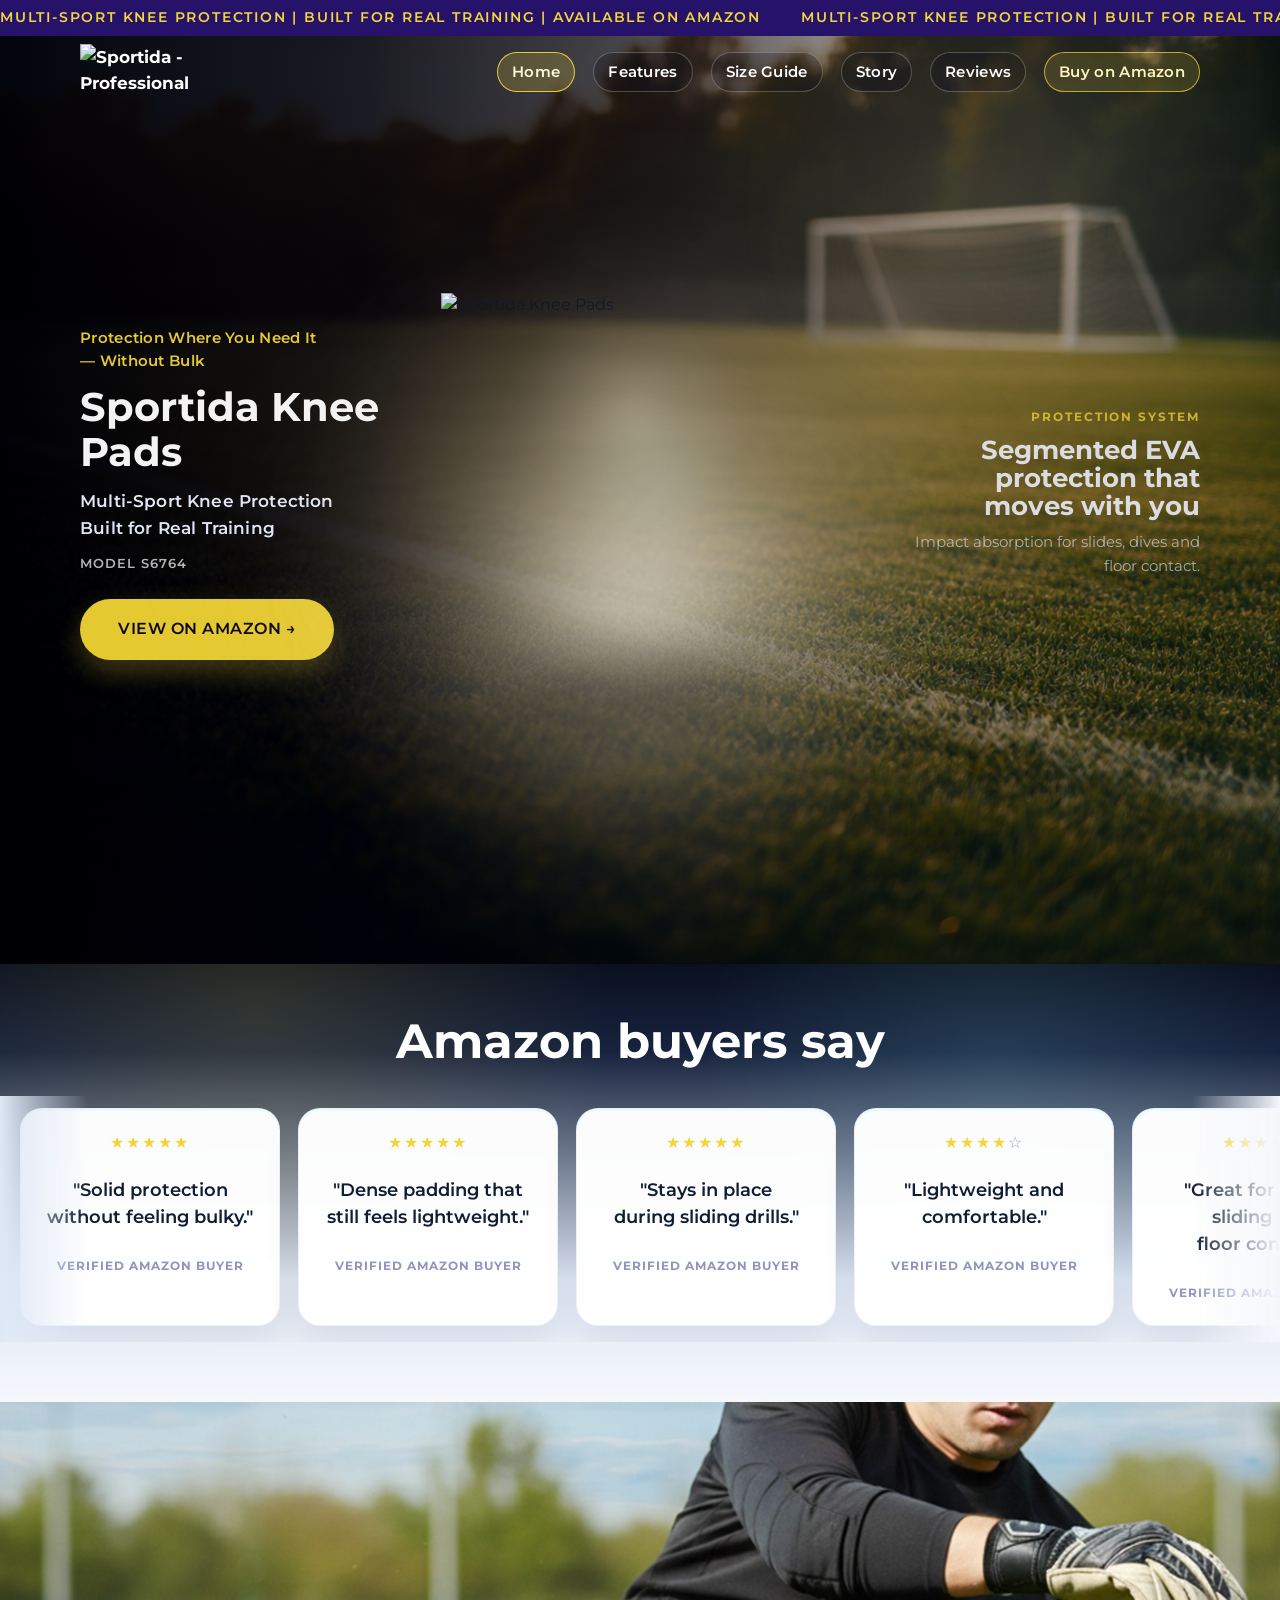
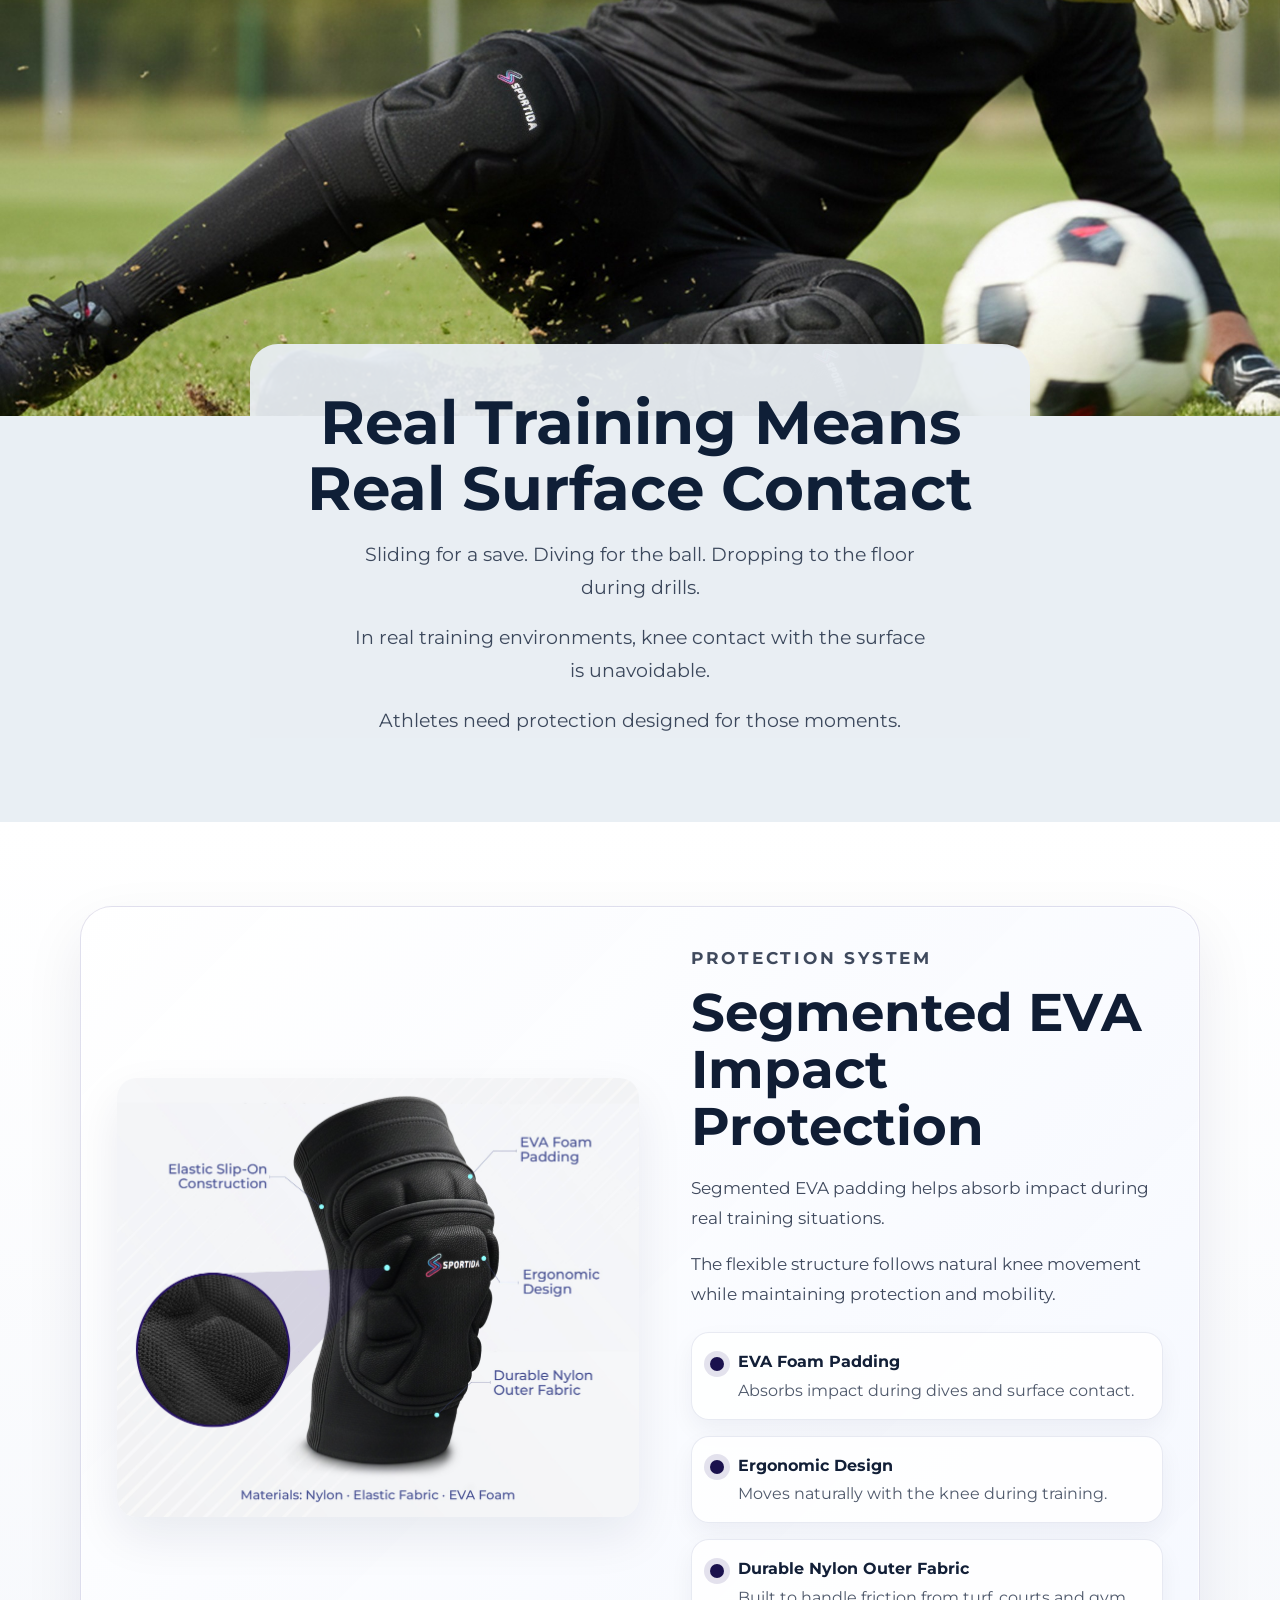
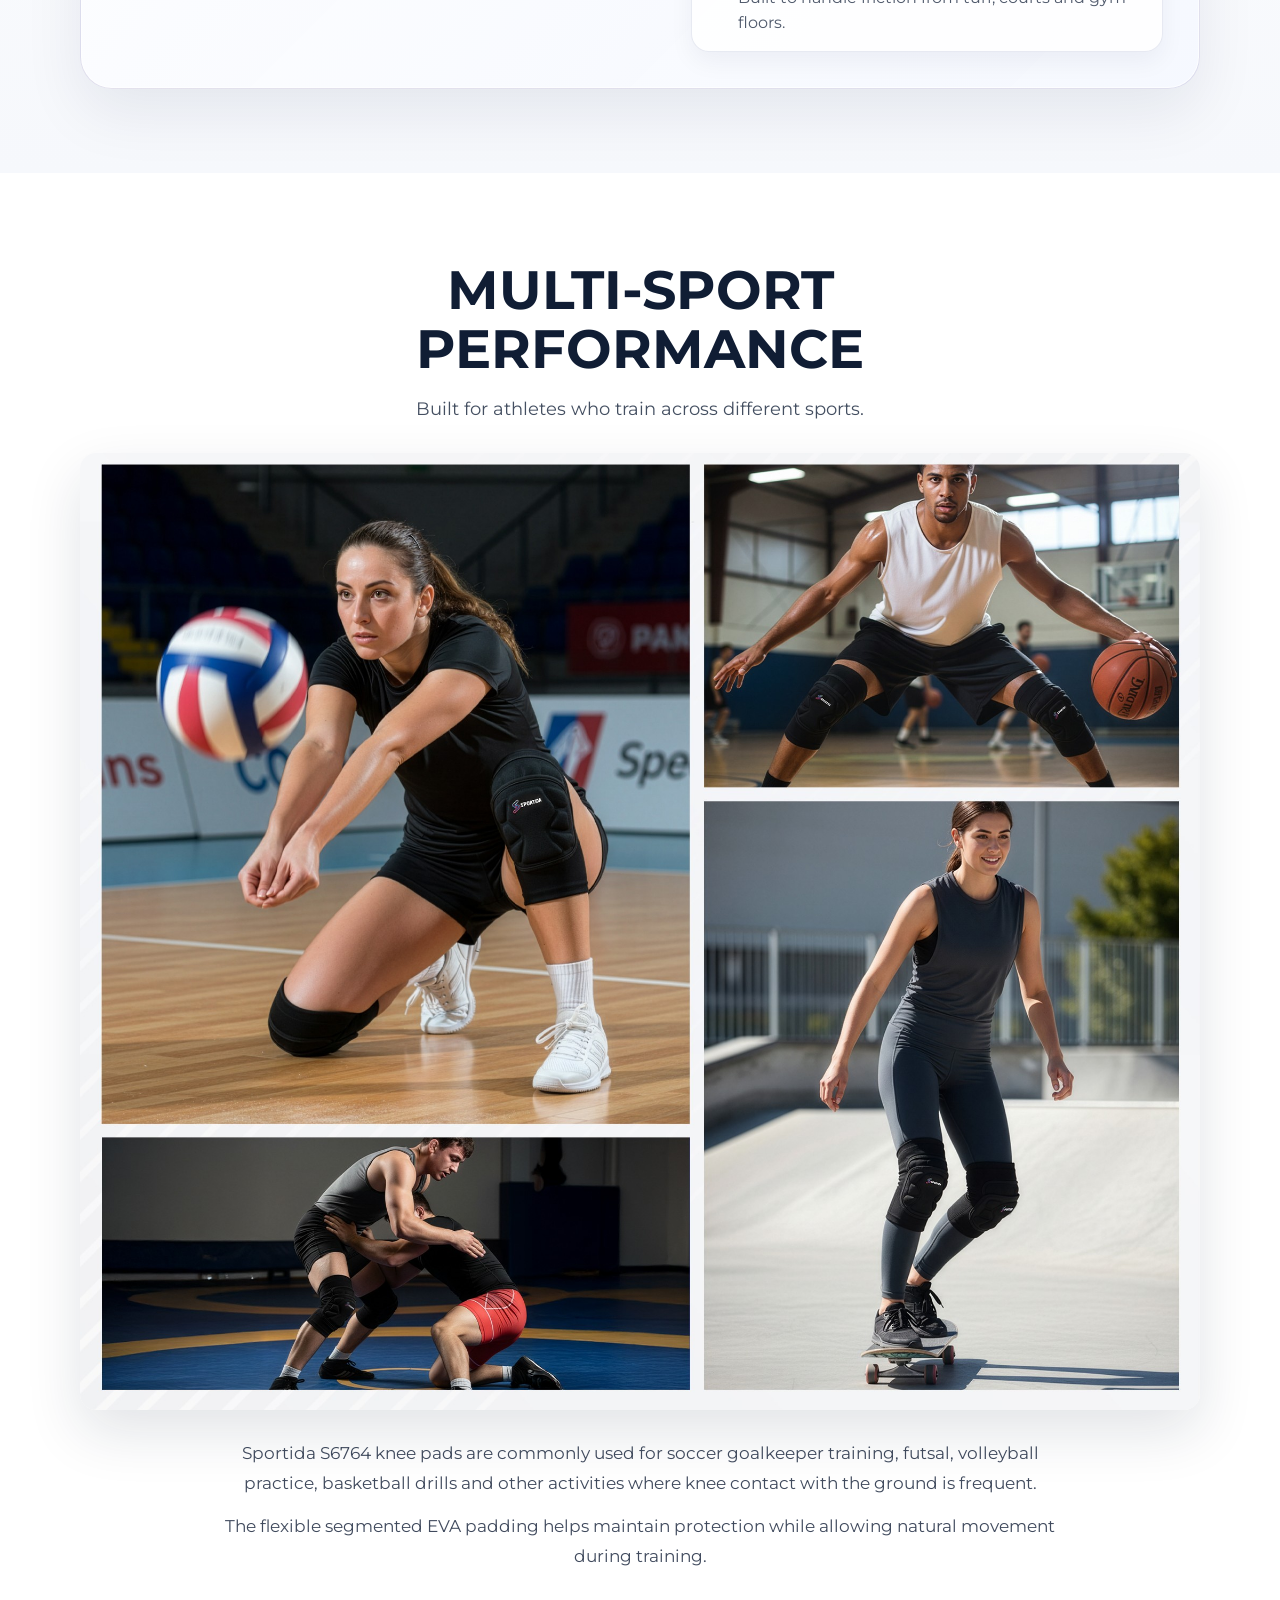
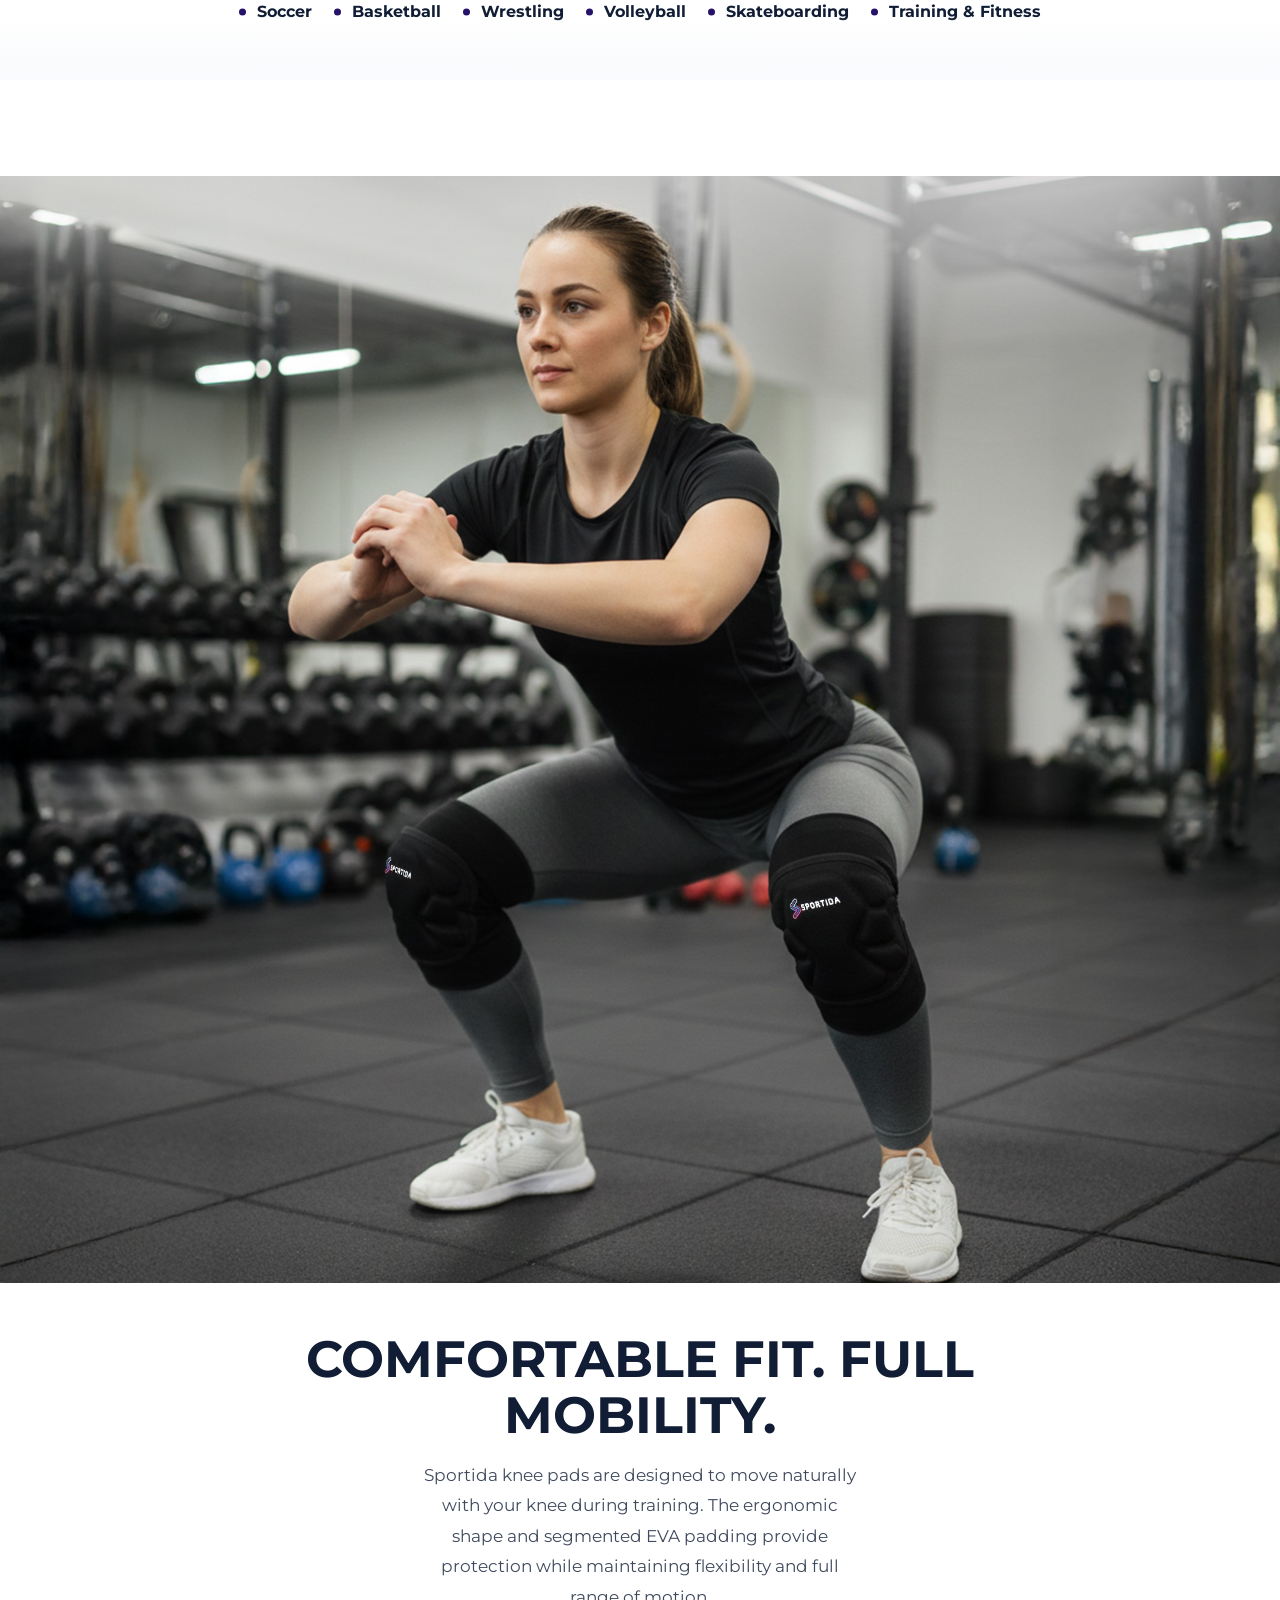
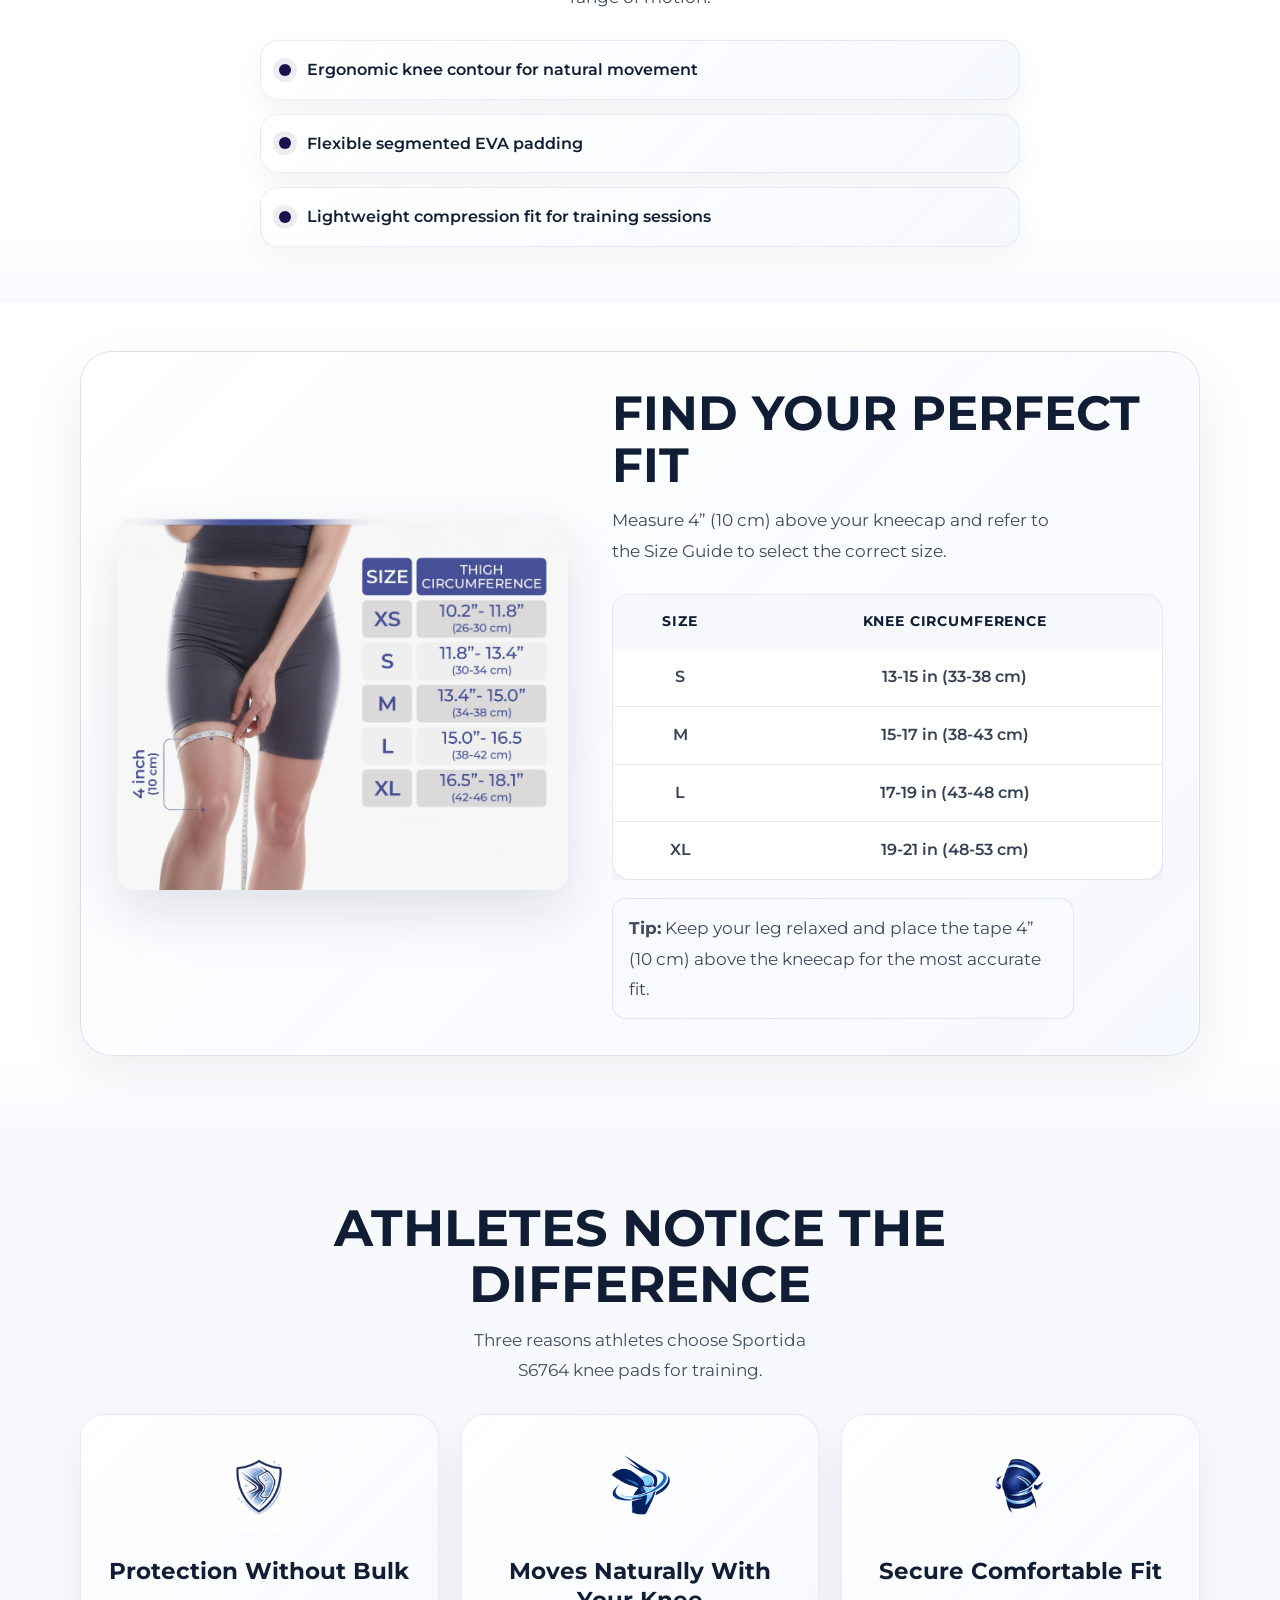
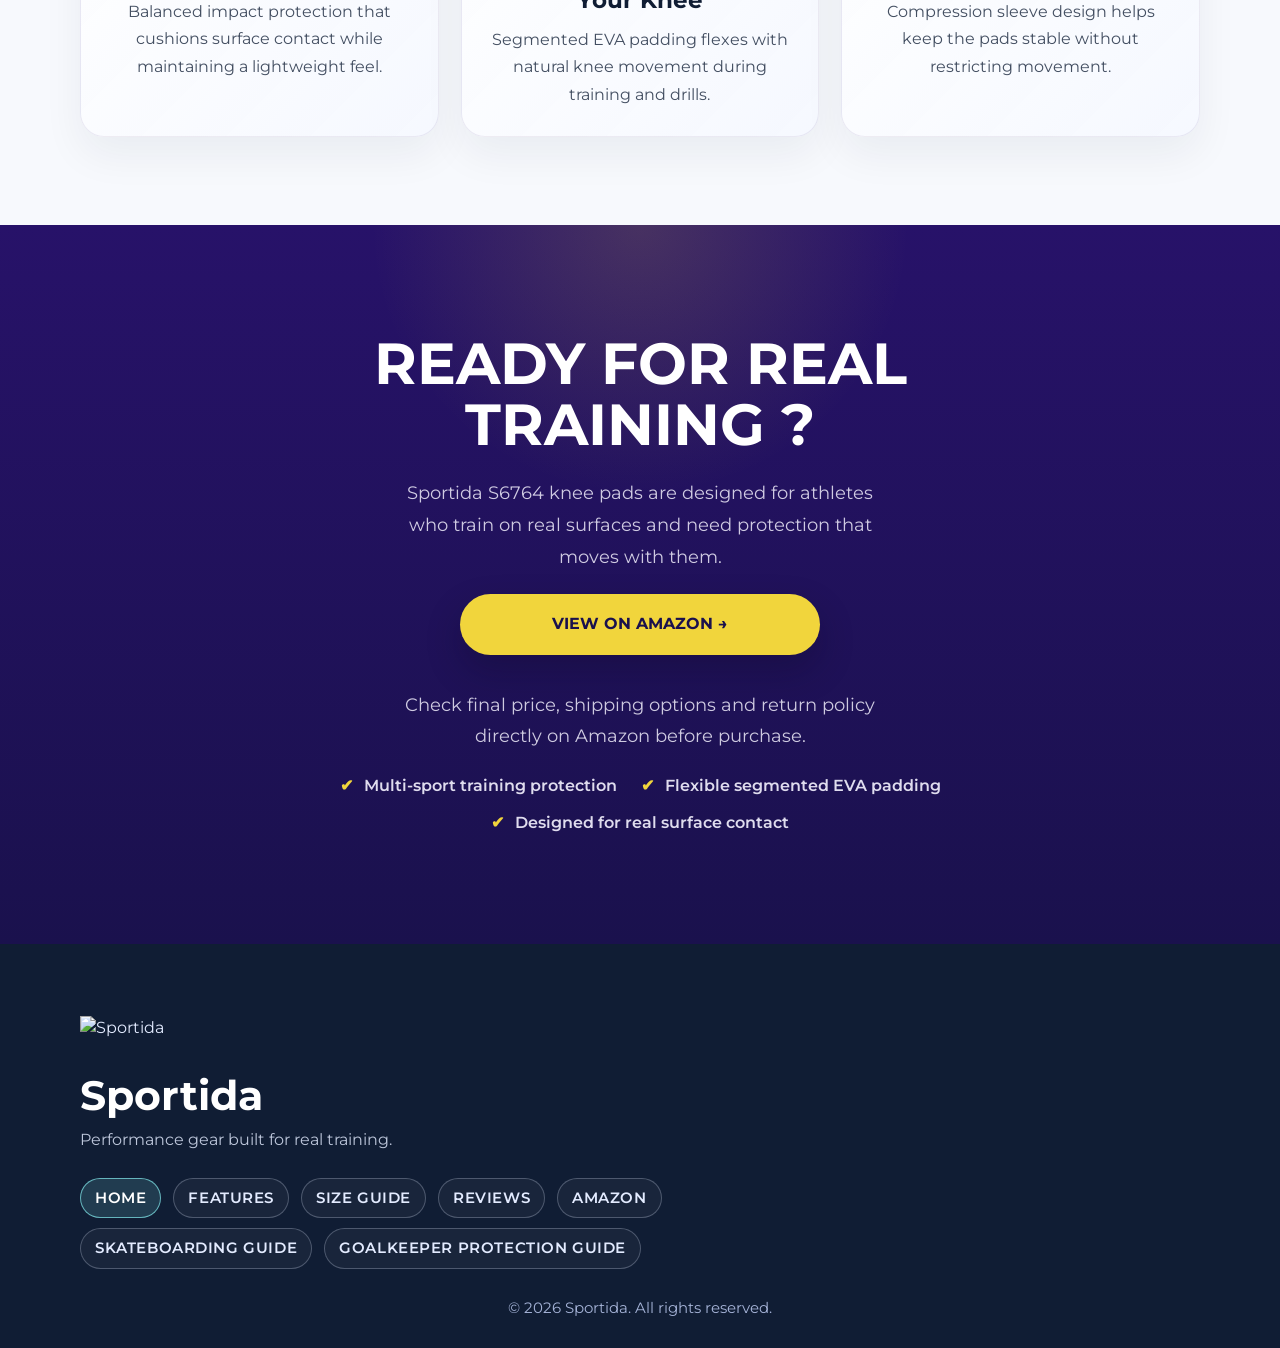
==== index.html @ 1c6c2fa8 "Add US geo meta tags and update sitemap entry" ====
<!doctype html>
<html lang="en-US">
  <head>
    <meta charset="utf-8">
    <meta http-equiv="X-UA-Compatible" content="IE=edge">
    <meta name="viewport" content="width=device-width, initial-scale=1">
    <meta name="geo.region" content="US">
    <meta name="geo.placename" content="United States">
    <meta name="language" content="English">
    <meta http-equiv="content-language" content="en-US">
    <title>Sportida S6764 Knee Pads | Protection Without Bulk | Multi-Sport Training</title>
    <meta name="description" content="Sportida S6764 knee pads deliver impact protection without bulky pads. Designed for soccer, volleyball and intense training sessions.">
    <link rel="preload" as="image" href="images/sportida-s6764-knee-pads-1-pair-hero.png">
    <link rel="preconnect" href="https://fonts.googleapis.com">
    <link rel="preconnect" href="https://fonts.gstatic.com" crossorigin>
    <link href="https://fonts.googleapis.com/css2?family=Montserrat:wght@500;600;700&display=swap" rel="stylesheet">
    <script type="application/ld+json">
      {
        "@context": "https://schema.org",
        "@type": "Product",
        "name": "Sportida S6764 Protective Knee Pads",
        "image": [
          "https://sportida.store/s6764/images/sportida-s6764-knee-pads-1-pair-hero.png"
        ],
        "description": "Sportida S6764 knee pads provide impact protection, flexibility and comfort for action sports including skateboarding, BMX and skating. Designed with high-density EVA foam and breathable compression fabric for reliable performance.",
        "sku": "S6764",
        "brand": {
          "@type": "Brand",
          "name": "Sportida"
        },
        "category": "Sports Protective Gear",
        "url": "https://sportida.store/s6764/",
        "offers": {
          "@type": "Offer",
          "url": "https://sportida.store/s6764/",
          "priceCurrency": "USD",
          "price": "14.99",
          "availability": "https://schema.org/InStock",
          "itemCondition": "https://schema.org/NewCondition",
          "seller": {
            "@type": "Organization",
            "name": "Sportida"
          }
        },
        "aggregateRating": {
          "@type": "AggregateRating",
          "ratingValue": "4.8",
          "reviewCount": "15"
        },
        "review": [
          {
            "@type": "Review",
            "author": {
              "@type": "Person",
              "name": "Dad, the Man."
            },
            "datePublished": "2026-03-02",
            "reviewRating": {
              "@type": "Rating",
              "ratingValue": "5"
            },
            "reviewBody": "I play indoor soccer as goalkeeper on rough turf and these knee pads offer excellent protection without limiting flexibility. The EVA padding absorbs impact and the segmented design moves naturally with the knee."
          },
          {
            "@type": "Review",
            "author": {
              "@type": "Person",
              "name": "Ashley"
            },
            "datePublished": "2026-02-27",
            "reviewRating": {
              "@type": "Rating",
              "ratingValue": "5"
            },
            "reviewBody": "Comfortable and supportive knee pads with great coverage. The padding protects the kneecap and surrounding area while staying flexible during sports movement."
          },
          {
            "@type": "Review",
            "author": {
              "@type": "Person",
              "name": "Daniel Stone"
            },
            "datePublished": "2026-03-03",
            "reviewRating": {
              "@type": "Rating",
              "ratingValue": "5"
            },
            "reviewBody": "Secure fit and strong protection during training. The padding absorbs friction and impact well while remaining breathable and lightweight."
          }
        ],
        "additionalProperty": [
          {
            "@type": "PropertyValue",
            "name": "Padding Material",
            "value": "High-density EVA foam"
          },
          {
            "@type": "PropertyValue",
            "name": "Design",
            "value": "Ergonomic flexible construction"
          },
          {
            "@type": "PropertyValue",
            "name": "Fabric",
            "value": "Breathable compression sleeve"
          },
          {
            "@type": "PropertyValue",
            "name": "Sport Use",
            "value": "Skateboarding, BMX, roller skating, scooters, longboarding"
          }
        ]
      }
    </script>
    <link rel="stylesheet" href="css/style.css?v=20260311b">
  </head>
  <body>
    <div class="announcement-bar" aria-label="Announcement">
      <div class="announcement-track">
        <span>MULTI-SPORT KNEE PROTECTION | BUILT FOR REAL TRAINING | AVAILABLE ON AMAZON</span>
        <span aria-hidden="true">MULTI-SPORT KNEE PROTECTION | BUILT FOR REAL TRAINING | AVAILABLE ON AMAZON</span>
      </div>
    </div>
    <header class="site-header" id="top">
      <div class="container header-inner">
        <a class="brand" href="#top">
          <img src="images/Logo-Sportida.co.png" alt="Sportida - Professional Protective Knee Pads for Athletes" width="180" height="56" loading="eager" decoding="async">
        </a>

        <button class="menu-toggle" aria-expanded="false" aria-controls="main-nav" aria-label="Toggle menu">
          <span></span><span></span><span></span>
        </button>

        <nav id="main-nav" class="main-nav" aria-label="Main navigation">
          <a href="#hero">Home</a>
          <a href="#section-impact-protection">Features</a>
          <a href="#section-size-guide">Size Guide</a>
          <a href="#section-real-training">Story</a>
          <a href="#testimonials">Reviews</a>
          <a class="nav-cta" href="#final-amazon-cta">Buy on Amazon</a>
        </nav>
      </div>
    </header>

        <main>
      <!-- 1. Hero -->
      <section id="hero" class="section hero hero-sportida">
        <div class="container hero-container">
          <div class="hero-copy hero-left">
            <p class="eyebrow">Protection Where You Need It &mdash; Without Bulk</p>
            <h1>Sportida Knee Pads</h1>
            <p>Multi-Sport Knee Protection<br>Built for Real Training</p>
            <small class="hero-model">Model S6764</small>
            <a class="btn hero-cta cta-button hero-cta-desktop" href="https://www.amazon.com/dp/B0G5Q1F6M6?maas=maas_adg_C615474A6660A0DF6EE9560FE0F2A9FB_afap_abs&amp;ref_=aa_maas&amp;tag=maas&amp;th=1" target="_blank" rel="noopener noreferrer" aria-label="View Sportida Knee Pads on Amazon">VIEW ON AMAZON &rarr;</a>
          </div>
          <div class="hero-product">
            <figure class="hero-product-visual">
              <img
                class="hero-product-image"
                src="images/sportida-s6764-knee-pads-1-pair-hero.png"
                alt="Sportida Knee Pads"
                width="3621"
                height="3725"
                loading="eager"
                fetchpriority="high"
                decoding="async"
              >
            </figure>
            <div class="hero-product-shadow"></div>
          </div>
          <div class="hero-conversion">
            <div class="hero-right">
              <p class="hero-support-label">Protection system</p>
              <h2>Segmented EVA protection that moves with you</h2>
              <p class="hero-support-copy">Impact absorption for slides, dives and floor contact.</p>
            </div>
            <div class="hero-cta-mobile-wrap">
              <a class="btn hero-cta cta-button hero-cta-mobile" href="https://www.amazon.com/dp/B0G5Q1F6M6?maas=maas_adg_C615474A6660A0DF6EE9560FE0F2A9FB_afap_abs&amp;ref_=aa_maas&amp;tag=maas&amp;th=1" target="_blank" rel="noopener noreferrer" aria-label="View Sportida Knee Pads on Amazon">VIEW ON AMAZON &rarr;</a>
            </div>
          </div>
        </div>
      </section>

      <section id="testimonials" class="section-transition-testimonials" aria-labelledby="testimonials-title">
        <div class="container transition-testimonials-inner">
          <div class="section-head transition-testimonials-head">
            <h2 id="testimonials-title">Amazon buyers say</h2>
          </div>

          <div class="section-amazon-reviews-marquee" aria-label="Amazon buyer review cards">
            <div class="section-amazon-reviews-track">
              <article class="amazon-review-card">
                <p class="amazon-review-stars" aria-label="5 out of 5 stars"><span class="is-filled">&#9733;</span><span class="is-filled">&#9733;</span><span class="is-filled">&#9733;</span><span class="is-filled">&#9733;</span><span class="is-filled">&#9733;</span></p>
                <p class="amazon-review-quote">"Solid protection without feeling bulky."</p>
                <p class="amazon-review-buyer">Verified Amazon Buyer</p>
              </article>
              <article class="amazon-review-card">
                <p class="amazon-review-stars" aria-label="5 out of 5 stars"><span class="is-filled">&#9733;</span><span class="is-filled">&#9733;</span><span class="is-filled">&#9733;</span><span class="is-filled">&#9733;</span><span class="is-filled">&#9733;</span></p>
                <p class="amazon-review-quote">"Dense padding that still feels lightweight."</p>
                <p class="amazon-review-buyer">Verified Amazon Buyer</p>
              </article>
              <article class="amazon-review-card">
                <p class="amazon-review-stars" aria-label="5 out of 5 stars"><span class="is-filled">&#9733;</span><span class="is-filled">&#9733;</span><span class="is-filled">&#9733;</span><span class="is-filled">&#9733;</span><span class="is-filled">&#9733;</span></p>
                <p class="amazon-review-quote">"Stays in place during sliding drills."</p>
                <p class="amazon-review-buyer">Verified Amazon Buyer</p>
              </article>
              <article class="amazon-review-card">
                <p class="amazon-review-stars" aria-label="4 out of 5 stars"><span class="is-filled">&#9733;</span><span class="is-filled">&#9733;</span><span class="is-filled">&#9733;</span><span class="is-filled">&#9733;</span><span class="is-outline">&#9734;</span></p>
                <p class="amazon-review-quote">"Lightweight and comfortable."</p>
                <p class="amazon-review-buyer">Verified Amazon Buyer</p>
              </article>
              <article class="amazon-review-card">
                <p class="amazon-review-stars" aria-label="5 out of 5 stars"><span class="is-filled">&#9733;</span><span class="is-filled">&#9733;</span><span class="is-filled">&#9733;</span><span class="is-filled">&#9733;</span><span class="is-filled">&#9733;</span></p>
                <p class="amazon-review-quote">"Great for diving, sliding and floor contact."</p>
                <p class="amazon-review-buyer">Verified Amazon Buyer</p>
              </article>
              <article class="amazon-review-card">
                <p class="amazon-review-stars" aria-label="5 out of 5 stars"><span class="is-filled">&#9733;</span><span class="is-filled">&#9733;</span><span class="is-filled">&#9733;</span><span class="is-filled">&#9733;</span><span class="is-filled">&#9733;</span></p>
                <p class="amazon-review-quote">"Works well for goalkeeper training."</p>
                <p class="amazon-review-buyer">Verified Amazon Buyer</p>
              </article>
              <article class="amazon-review-card">
                <p class="amazon-review-stars" aria-label="4 out of 5 stars"><span class="is-filled">&#9733;</span><span class="is-filled">&#9733;</span><span class="is-filled">&#9733;</span><span class="is-filled">&#9733;</span><span class="is-outline">&#9734;</span></p>
                <p class="amazon-review-quote">"Moves naturally with the knee."</p>
                <p class="amazon-review-buyer">Verified Amazon Buyer</p>
              </article>
              <article class="amazon-review-card">
                <p class="amazon-review-stars" aria-label="5 out of 5 stars"><span class="is-filled">&#9733;</span><span class="is-filled">&#9733;</span><span class="is-filled">&#9733;</span><span class="is-filled">&#9733;</span><span class="is-filled">&#9733;</span></p>
                <p class="amazon-review-quote">"Good protection without limiting mobility."</p>
                <p class="amazon-review-buyer">Verified Amazon Buyer</p>
              </article>
              <article class="amazon-review-card">
                <p class="amazon-review-stars" aria-label="4 out of 5 stars"><span class="is-filled">&#9733;</span><span class="is-filled">&#9733;</span><span class="is-filled">&#9733;</span><span class="is-filled">&#9733;</span><span class="is-outline">&#9734;</span></p>
                <p class="amazon-review-quote">"Comfortable even during long sessions."</p>
                <p class="amazon-review-buyer">Verified Amazon Buyer</p>
              </article>
              <article class="amazon-review-card">
                <p class="amazon-review-stars" aria-label="5 out of 5 stars"><span class="is-filled">&#9733;</span><span class="is-filled">&#9733;</span><span class="is-filled">&#9733;</span><span class="is-filled">&#9733;</span><span class="is-filled">&#9733;</span></p>
                <p class="amazon-review-quote">"Secure fit that stays in place during training."</p>
                <p class="amazon-review-buyer">Verified Amazon Buyer</p>
              </article>

              <article class="amazon-review-card" aria-hidden="true">
                <p class="amazon-review-stars"><span class="is-filled">&#9733;</span><span class="is-filled">&#9733;</span><span class="is-filled">&#9733;</span><span class="is-filled">&#9733;</span><span class="is-filled">&#9733;</span></p>
                <p class="amazon-review-quote">"Solid protection without feeling bulky."</p>
                <p class="amazon-review-buyer">Verified Amazon Buyer</p>
              </article>
              <article class="amazon-review-card" aria-hidden="true">
                <p class="amazon-review-stars"><span class="is-filled">&#9733;</span><span class="is-filled">&#9733;</span><span class="is-filled">&#9733;</span><span class="is-filled">&#9733;</span><span class="is-filled">&#9733;</span></p>
                <p class="amazon-review-quote">"Dense padding that still feels lightweight."</p>
                <p class="amazon-review-buyer">Verified Amazon Buyer</p>
              </article>
              <article class="amazon-review-card" aria-hidden="true">
                <p class="amazon-review-stars"><span class="is-filled">&#9733;</span><span class="is-filled">&#9733;</span><span class="is-filled">&#9733;</span><span class="is-filled">&#9733;</span><span class="is-filled">&#9733;</span></p>
                <p class="amazon-review-quote">"Stays in place during sliding drills."</p>
                <p class="amazon-review-buyer">Verified Amazon Buyer</p>
              </article>
              <article class="amazon-review-card" aria-hidden="true">
                <p class="amazon-review-stars"><span class="is-filled">&#9733;</span><span class="is-filled">&#9733;</span><span class="is-filled">&#9733;</span><span class="is-filled">&#9733;</span><span class="is-outline">&#9734;</span></p>
                <p class="amazon-review-quote">"Lightweight and comfortable."</p>
                <p class="amazon-review-buyer">Verified Amazon Buyer</p>
              </article>
              <article class="amazon-review-card" aria-hidden="true">
                <p class="amazon-review-stars"><span class="is-filled">&#9733;</span><span class="is-filled">&#9733;</span><span class="is-filled">&#9733;</span><span class="is-filled">&#9733;</span><span class="is-filled">&#9733;</span></p>
                <p class="amazon-review-quote">"Great for diving, sliding and floor contact."</p>
                <p class="amazon-review-buyer">Verified Amazon Buyer</p>
              </article>
              <article class="amazon-review-card" aria-hidden="true">
                <p class="amazon-review-stars"><span class="is-filled">&#9733;</span><span class="is-filled">&#9733;</span><span class="is-filled">&#9733;</span><span class="is-filled">&#9733;</span><span class="is-filled">&#9733;</span></p>
                <p class="amazon-review-quote">"Works well for goalkeeper training."</p>
                <p class="amazon-review-buyer">Verified Amazon Buyer</p>
              </article>
              <article class="amazon-review-card" aria-hidden="true">
                <p class="amazon-review-stars"><span class="is-filled">&#9733;</span><span class="is-filled">&#9733;</span><span class="is-filled">&#9733;</span><span class="is-filled">&#9733;</span><span class="is-outline">&#9734;</span></p>
                <p class="amazon-review-quote">"Moves naturally with the knee."</p>
                <p class="amazon-review-buyer">Verified Amazon Buyer</p>
              </article>
              <article class="amazon-review-card" aria-hidden="true">
                <p class="amazon-review-stars"><span class="is-filled">&#9733;</span><span class="is-filled">&#9733;</span><span class="is-filled">&#9733;</span><span class="is-filled">&#9733;</span><span class="is-filled">&#9733;</span></p>
                <p class="amazon-review-quote">"Good protection without limiting mobility."</p>
                <p class="amazon-review-buyer">Verified Amazon Buyer</p>
              </article>
              <article class="amazon-review-card" aria-hidden="true">
                <p class="amazon-review-stars"><span class="is-filled">&#9733;</span><span class="is-filled">&#9733;</span><span class="is-filled">&#9733;</span><span class="is-filled">&#9733;</span><span class="is-outline">&#9734;</span></p>
                <p class="amazon-review-quote">"Comfortable even during long sessions."</p>
                <p class="amazon-review-buyer">Verified Amazon Buyer</p>
              </article>
              <article class="amazon-review-card" aria-hidden="true">
                <p class="amazon-review-stars"><span class="is-filled">&#9733;</span><span class="is-filled">&#9733;</span><span class="is-filled">&#9733;</span><span class="is-filled">&#9733;</span><span class="is-filled">&#9733;</span></p>
                <p class="amazon-review-quote">"Secure fit that stays in place during training."</p>
                <p class="amazon-review-buyer">Verified Amazon Buyer</p>
              </article>
            </div>
          </div>
        </div>
      </section>

      <section id="section-real-training" class="section-real-training" aria-labelledby="section-real-training-title">
        <div class="section-real-training-media">
            <img
              src="images/sportida-knee-pads-soccer-slide-action.jpg"
              alt="Soccer goalkeeper sliding on grass wearing Sportida knee pads"
              width="1536"
              height="1024"
              loading="lazy"
              decoding="async"
            >
        </div>
        <div class="section-real-training-content">
          <div class="section-real-training-copy">
            <h2 id="section-real-training-title">Real Training Means Real Surface Contact</h2>
            <p>Sliding for a save. Diving for the ball. Dropping to the floor during drills.</p>
            <p>In real training environments, knee contact with the surface is unavoidable.</p>
            <p>Athletes need protection designed for those moments.</p>
          </div>
        </div>
      </section>

      <section id="section-impact-protection" class="section-impact-protection" aria-labelledby="section-impact-protection-title">
        <div class="container section-impact-protection-layout">
          <div class="section-impact-protection-media">
            <img
              src="images/sportida-knee-pads-technology-features.jpg"
              alt="Sportida knee pads showing EVA padding and ergonomic design"
              width="1536"
              height="1024"
              loading="lazy"
              decoding="async"
            >
          </div>
          <div class="section-impact-protection-copy">
            <p class="section-kicker">Protection system</p>
            <h2 id="section-impact-protection-title">Segmented EVA Impact Protection</h2>
            <p>Segmented EVA padding helps absorb impact during real training situations.</p>
            <p>The flexible structure follows natural knee movement while maintaining protection and mobility.</p>

            <div class="feature-list" aria-label="Impact protection features">
              <article class="feature-item">
                <span class="feature-item-marker" aria-hidden="true"></span>
                <div class="feature-item-copy">
                  <h3>EVA Foam Padding</h3>
                  <p>Absorbs impact during dives and surface contact.</p>
                </div>
              </article>
              <article class="feature-item">
                <span class="feature-item-marker" aria-hidden="true"></span>
                <div class="feature-item-copy">
                  <h3>Ergonomic Design</h3>
                  <p>Moves naturally with the knee during training.</p>
                </div>
              </article>
              <article class="feature-item">
                <span class="feature-item-marker" aria-hidden="true"></span>
                <div class="feature-item-copy">
                  <h3>Durable Nylon Outer Fabric</h3>
                  <p>Built to handle friction from turf, courts and gym floors.</p>
                </div>
              </article>
            </div>
          </div>
        </div>
      </section>

      <section id="section-multisport-performance" class="section-multisport-performance" aria-labelledby="section-multisport-performance-title">
        <div class="container section-multisport-performance-layout">
          <div class="section-multisport-performance-head">
            <h2 id="section-multisport-performance-title">MULTI-SPORT PERFORMANCE</h2>
            <p>Built for athletes who train across different sports.</p>
          </div>
          <div class="section-multisport-performance-media">
            <img
              src="images/sportida-s6764-multisport-knee-pads-performance-4.jpg"
              alt="Sportida S6764 knee pads used across multiple sports environments"
              width="1200"
              height="800"
              loading="lazy"
              decoding="async"
            >
          </div>
          <div class="section-multisport-performance-copy">
            <p>Sportida S6764 knee pads are commonly used for soccer goalkeeper training, futsal, volleyball practice, basketball drills and other activities where knee contact with the ground is frequent.</p>
            <p>The flexible segmented EVA padding helps maintain protection while allowing natural movement during training.</p>
          </div>
          <ul class="section-multisport-performance-sports" aria-label="Sports supported by Sportida knee pads">
            <li>Soccer</li>
            <li>Basketball</li>
            <li>Wrestling</li>
            <li>Volleyball</li>
            <li>Skateboarding</li>
            <li>Training &amp; Fitness</li>
          </ul>
        </div>
      </section>

      <section id="section-mobility-fit" class="section-mobility-fit" aria-labelledby="section-mobility-fit-title">
        <div class="container section-mobility-fit-layout">
          <div class="section-mobility-fit-media">
            <img
              src="images/sportida-s6764-knee-pads-mobility-training-fit-3.jpg"
              alt="Athlete wearing Sportida S6764 knee pads during mobility-focused training"
              width="620"
              height="620"
              loading="lazy"
              decoding="async"
            >
          </div>
          <div class="section-mobility-fit-copy">
            <h2 id="section-mobility-fit-title">COMFORTABLE FIT. FULL MOBILITY.</h2>
            <p>Sportida knee pads are designed to move naturally with your knee during training. The ergonomic shape and segmented EVA padding provide protection while maintaining flexibility and full range of motion.</p>
            <ul class="section-mobility-fit-features" aria-label="Mobility fit features">
              <li>Ergonomic knee contour for natural movement</li>
              <li>Flexible segmented EVA padding</li>
              <li>Lightweight compression fit for training sessions</li>
            </ul>
          </div>
        </div>
      </section>

      <section id="section-size-guide" class="section-size-guide" aria-labelledby="section-size-guide-title">
        <div class="container section-size-guide-layout">
          <div class="section-size-guide-media">
            <img
              src="images/sportida-s6764-knee-pads-size-guide-8.jpg"
              alt="Sportida S6764 knee pads size guide"
              width="520"
              height="520"
              loading="lazy"
              decoding="async"
            >
          </div>
          <div class="section-size-guide-copy">
            <h2 id="section-size-guide-title">FIND YOUR PERFECT FIT</h2>
            <p class="section-size-guide-subhead">Measure 4&rdquo; (10 cm) above your kneecap and refer to the Size Guide to select the correct size.</p>

            <div class="section-size-guide-table-wrap">
              <table class="section-size-guide-table">
                <thead>
                  <tr>
                    <th scope="col">Size</th>
                    <th scope="col">Knee Circumference</th>
                  </tr>
                </thead>
                <tbody>
                  <tr>
                    <td>S</td>
                    <td>13-15 in (33-38 cm)</td>
                  </tr>
                  <tr>
                    <td>M</td>
                    <td>15-17 in (38-43 cm)</td>
                  </tr>
                  <tr>
                    <td>L</td>
                    <td>17-19 in (43-48 cm)</td>
                  </tr>
                  <tr>
                    <td>XL</td>
                    <td>19-21 in (48-53 cm)</td>
                  </tr>
                </tbody>
              </table>
            </div>

            <p class="section-size-guide-tip"><strong>Tip:</strong> Keep your leg relaxed and place the tape 4&rdquo; (10 cm) above the kneecap for the most accurate fit.</p>
          </div>
        </div>
      </section>

      <section id="section-athlete-benefits" class="section-athlete-benefits" aria-labelledby="section-athlete-benefits-title">
        <div class="container section-athlete-benefits-layout">
          <div class="section-athlete-benefits-head">
            <h2 id="section-athlete-benefits-title">ATHLETES NOTICE THE DIFFERENCE</h2>
            <p>Three reasons athletes choose Sportida S6764 knee pads for training.</p>
          </div>

          <div class="section-athlete-benefits-grid">
            <article class="section-athlete-benefit-card">
              <span class="section-athlete-benefit-icon section-athlete-benefit-icon-protection" aria-hidden="true"></span>
              <h3>Protection Without Bulk</h3>
              <p>Balanced impact protection that cushions surface contact while maintaining a lightweight feel.</p>
            </article>

            <article class="section-athlete-benefit-card">
              <span class="section-athlete-benefit-icon section-athlete-benefit-icon-mobility" aria-hidden="true"></span>
              <h3>Moves Naturally With Your Knee</h3>
              <p>Segmented EVA padding flexes with natural knee movement during training and drills.</p>
            </article>

            <article class="section-athlete-benefit-card">
              <span class="section-athlete-benefit-icon section-athlete-benefit-icon-fit" aria-hidden="true"></span>
              <h3>Secure Comfortable Fit</h3>
              <p>Compression sleeve design helps keep the pads stable without restricting movement.</p>
            </article>
          </div>
        </div>
      </section>

      <!-- 11. Final Amazon CTA -->
      <section id="final-amazon-cta" class="section-final-amazon-cta" aria-labelledby="final-amazon-cta-title">
        <div class="container section-final-amazon-cta-layout">
          <h2 id="final-amazon-cta-title">READY FOR REAL TRAINING ?</h2>
          <p>Sportida S6764 knee pads are designed for athletes who train on real surfaces and need protection that moves with them.</p>
          <a class="section-final-amazon-cta-button" href="https://www.amazon.com/dp/B0G5Q1F6M6?maas=maas_adg_314E78DBC1A8011C61EE28BAE10F6E39_afap_abs&amp;ref_=aa_maas&amp;tag=maas&amp;th=1" target="_blank" rel="noopener noreferrer" aria-label="View Sportida S6764 on Amazon">VIEW ON AMAZON &rarr;</a>
          <p class="section-final-amazon-cta-note">Check final price, shipping options and return policy directly on Amazon before purchase.</p>
          <ul class="section-final-amazon-cta-trust" aria-label="Sportida trust indicators">
            <li>Multi-sport training protection</li>
            <li>Flexible segmented EVA padding</li>
            <li>Designed for real surface contact</li>
          </ul>
        </div>
      </section>
    </main>

    <footer class="site-footer" id="contact">
      <div class="container footer-inner">
        <div class="footer-brand">
          <a class="footer-logo" href="#top" aria-label="Sportida home">
            <img src="images/Logo-Sportida.co.png" alt="Sportida" width="160" height="50" loading="lazy" decoding="async">
          </a>
          <h2>Sportida</h2>
          <p class="footer-brand-line">Performance gear built for real training.</p>
        </div>
        <nav class="footer-links" aria-label="Footer navigation">
          <a href="#hero">Home</a>
          <a href="#section-impact-protection">Features</a>
          <a href="#section-size-guide">Size Guide</a>
          <a href="#testimonials">Reviews</a>
          <a href="#final-amazon-cta">Amazon</a>
          <a href="https://sportida.store/s6764/best-knee-pads-for-skateboarding/">Skateboarding Guide</a>
          <a href="https://sportida.store/s6764/best-knee-pads-for-goalkeepers/index.html">Goalkeeper Protection Guide</a>
        </nav>
      </div>
      <p class="copyright">&copy; 2026 Sportida. All rights reserved.</p>
    </footer>

    <a class="mobile-sticky-cta" href="#final-amazon-cta" aria-label="Go to Buy on Amazon section">Buy on Amazon</a>
    <button class="back-to-top" type="button" aria-label="Back to hero">↑</button>

    <script src="js/script.js?v=20260311b"></script>
  </body>
</html>
---- css/style.css ----
:root {
  --bg: #f5f7fb;
  --surface: #ffffff;
  --text: #1a2233;
  --muted: #5f6b82;
  --line: #dbe1ee;
  --primary: #271269;
  --primary-dark: #1a114d;
  --support-yellow: #f1d53c;
  --support-amber: #ffc247;
  --support-cyan: #8fffff;
  --support-mint: #7fe7b3;
  --support-magenta: #cd2992;
  --support-blue: #465097;
  --radius: 14px;
  --shadow: 0 14px 30px rgba(19, 36, 75, 0.08);
}

* {
  box-sizing: border-box;
}

html,
body {
  margin: 0;
  padding: 0;
}

html {
  scroll-behavior: smooth;
}

body {
  font-family: "Montserrat", sans-serif;
  color: var(--text);
  background: var(--bg);
  line-height: 1.55;
  padding-top: 36px;
}

a {
  color: inherit;
  text-decoration: none;
}

:focus-visible {
  outline: 3px solid #f1d53c;
  outline-offset: 2px;
}

img {
  display: block;
  width: 100%;
  height: auto;
}

.container {
  width: min(1120px, 92vw);
  margin: 0 auto;
}

.section {
  padding: 72px 0;
}

.section-alt {
  background: #edf2fc;
}

.section-transition-testimonials {
  position: relative;
  padding: 52px 0 60px;
  background:
    linear-gradient(180deg, #0a1020 0%, #17233e 20%, #dfe8f6 72%, #f5f7fb 100%);
}

.section-transition-testimonials::before {
  content: "";
  position: absolute;
  inset: 0;
  pointer-events: none;
  background:
    radial-gradient(circle at 20% 10%, rgba(241, 213, 60, 0.14) 0%, rgba(241, 213, 60, 0) 32%),
    radial-gradient(circle at 78% 22%, rgba(143, 255, 255, 0.12) 0%, rgba(143, 255, 255, 0) 28%);
}

.transition-testimonials-inner {
  position: relative;
  z-index: 1;
}

.transition-testimonials-head {
  max-width: 720px;
  margin: 0 auto 30px;
  text-align: center;
}

.transition-testimonials-head h2,
.transition-testimonials-head p {
  color: #ffffff;
}

.transition-testimonials-head p {
  color: rgba(244, 246, 255, 0.8);
}

.transition-testimonials-head h2 {
  font-size: clamp(1.9rem, 6vw, 3rem);
  line-height: 1.08;
  margin: 0;
  text-transform: none;
}

.section-transition-testimonials .section-amazon-reviews-marquee {
  padding: 12px 0 16px;
}

.section-transition-testimonials .section-amazon-reviews-marquee::before {
  background: linear-gradient(90deg, #dfe8f6 0%, rgba(223, 232, 246, 0) 100%);
}

.section-transition-testimonials .section-amazon-reviews-marquee::after {
  background: linear-gradient(270deg, #f5f7fb 0%, rgba(245, 247, 251, 0) 100%);
}

.section-transition-testimonials .section-amazon-reviews-track {
  animation-duration: 82s;
}

.section-transition-testimonials .amazon-review-card {
  min-height: 176px;
}

.amazon-review-stars span {
  display: inline-block;
}

.amazon-review-stars .is-filled {
  color: var(--support-yellow);
}

.amazon-review-stars .is-outline {
  color: rgba(70, 80, 151, 0.55);
}

.section-transition-testimonials .amazon-review-buyer {
  color: var(--support-blue);
}

.section-head {
  max-width: 720px;
  margin-bottom: 28px;
}

.eyebrow {
  margin: 0 0 8px;
  text-transform: uppercase;
  letter-spacing: 0.08em;
  font-size: 0.75rem;
  color: var(--muted);
}

h1,
h2,
h3,
p {
  margin: 0;
}

h1,
h2 {
  line-height: 1.15;
}

p + p {
  margin-top: 12px;
}

.btn {
  display: inline-block;
  margin-top: 20px;
  border: 0;
  border-radius: 999px;
  background: var(--support-yellow);
  color: #181228;
  padding: 12px 24px;
  font-weight: 600;
  cursor: pointer;
}

.btn:hover {
  background: var(--support-amber);
}

.btn-secondary {
  background: #2b2f3b;
}

.announcement-bar {
  position: fixed;
  top: 0;
  left: 0;
  width: 100%;
  height: 36px;
  display: flex;
  align-items: center;
  overflow: hidden;
  background: #271269;
  color: #f1d53c;
  z-index: 30;
}

.announcement-track {
  display: flex;
  align-items: center;
  width: max-content;
  white-space: nowrap;
  font-family: "Montserrat", sans-serif;
  font-size: 14px;
  font-weight: 600;
  letter-spacing: 1.8px;
  text-transform: uppercase;
  animation: announcement-scroll 24s linear infinite;
}

.announcement-track span {
  flex: 0 0 auto;
  padding-right: 40px;
}

.site-header {
  position: absolute;
  top: 36px;
  left: 0;
  width: 100%;
  z-index: 1000;
  background: transparent;
}

.header-inner {
  min-height: 72px;
  display: flex;
  align-items: center;
  justify-content: space-between;
  gap: 16px;
}

.brand {
  display: inline-flex;
  align-items: center;
  gap: 10px;
  font-weight: 700;
  font-size: 1.05rem;
  color: #ffffff;
}

.brand img {
  width: auto;
  height: 56px;
  object-fit: contain;
}

.main-nav {
  display: flex;
  align-items: center;
  gap: 18px;
  font-weight: 600;
  color: #ffffff;
}

.main-nav a {
  display: inline-flex;
  align-items: center;
  justify-content: center;
  min-height: 36px;
  padding: 8px 14px;
  border-radius: 999px;
  border: 1px solid rgba(255, 255, 255, 0.24);
  background: rgba(8, 11, 28, 0.24);
  font-size: 0.92rem;
  letter-spacing: 0.02em;
  transition: background-color 0.2s ease, border-color 0.2s ease, transform 0.2s ease, box-shadow 0.2s ease;
}

.main-nav a:hover {
  background: rgba(255, 255, 255, 0.14);
  border-color: rgba(255, 255, 255, 0.48);
  transform: translateY(-1px);
  box-shadow: 0 8px 18px rgba(10, 13, 37, 0.28);
}

.main-nav a.is-active {
  border-color: rgba(241, 213, 60, 0.92);
  background: rgba(241, 213, 60, 0.2);
  color: #fff9d9;
}

.main-nav .nav-cta {
  border-color: rgba(241, 213, 60, 0.72);
  background: rgba(241, 213, 60, 0.15);
  color: #fff6bf;
}

.main-nav .nav-cta:hover {
  border-color: rgba(241, 213, 60, 1);
  background: rgba(241, 213, 60, 0.26);
}

.menu-toggle {
  display: none;
  width: 42px;
  height: 42px;
  border: 1px solid rgba(255, 255, 255, 0.35);
  border-radius: 10px;
  background: transparent;
  padding: 9px;
  cursor: pointer;
}

.menu-toggle span {
  display: block;
  width: 100%;
  height: 2px;
  background: #ffffff;
}

.menu-toggle span + span {
  margin-top: 6px;
}

.back-to-top {
  position: fixed;
  right: 20px;
  bottom: 22px;
  width: 46px;
  height: 46px;
  border: 0;
  border-radius: 999px;
  background: #271269;
  color: #ffffff;
  font-size: 22px;
  font-weight: 700;
  line-height: 1;
  box-shadow: 0 14px 28px rgba(17, 29, 58, 0.25);
  cursor: pointer;
  opacity: 0;
  visibility: hidden;
  transform: translateY(8px);
  transition: opacity 0.2s ease, transform 0.2s ease, visibility 0.2s ease, background-color 0.2s ease;
  z-index: 1001;
}

.back-to-top:hover {
  background: var(--primary-dark);
}

.back-to-top.is-visible {
  opacity: 1;
  visibility: visible;
  transform: translateY(0);
}

.mobile-sticky-cta {
  display: none;
}

.hero {
  padding-top: 140px;
  min-height: 90vh;
  background-image:
    linear-gradient(
      90deg,
      rgba(4, 6, 14, 0.96) 0%,
      rgba(6, 8, 18, 0.88) 28%,
      rgba(8, 10, 22, 0.68) 52%,
      rgba(10, 10, 20, 0.32) 72%,
      rgba(10, 10, 20, 0.1) 100%
    ),
    url("../images/sportida-s6764-hero.png");
  background-size: cover;
  background-position: center;
  background-repeat: no-repeat;
  filter: brightness(0.92) contrast(1.08);
}

.hero-slider {
  position: relative;
  border-radius: var(--radius);
  overflow: hidden;
  box-shadow: var(--shadow);
}

.hero-slide {
  position: relative;
  display: none;
}

.hero-slide.is-active {
  display: block;
}

.hero-slide img {
  min-height: 420px;
  max-height: 560px;
  object-fit: cover;
}

.section-real-training {
  position: relative;
  background-color: #e9eff4;
  color: #16233b;
}

.section-real-training::before {
  content: none;
}

.section-real-training-media {
  position: relative;
  width: 100vw;
  margin-left: calc(50% - 50vw);
  margin-right: calc(50% - 50vw);
  overflow: hidden;
}

.section-real-training-media::after {
  content: none;
}

.section-real-training-media img {
  width: 100%;
  height: auto;
  object-fit: cover;
  object-position: center;
}

.section-real-training-content {
  position: relative;
  z-index: 1;
  padding: 28px 0 72px;
}

.section-real-training-copy {
  width: min(760px, 92vw);
  margin: 0 auto;
  text-align: center;
}

.section-real-training-copy h2 {
  font-size: clamp(2rem, 6vw, 3.8rem);
  line-height: 1.08;
  margin-bottom: 18px;
  color: #0f1f37;
}

.section-real-training-copy p {
  max-width: 34ch;
  margin: 0 auto;
  font-size: clamp(1rem, 3.3vw, 1.18rem);
  line-height: 1.72;
  color: rgba(22, 35, 59, 0.82);
}

.section-real-training-copy p + p {
  margin-top: 18px;
}

.section-kicker {
  margin: 0 0 12px;
  text-transform: uppercase;
  letter-spacing: 0.16em;
  font-size: 0.78rem;
  font-weight: 700;
  color: #5f6792;
}

.section-impact-protection {
  position: relative;
  background:
    linear-gradient(180deg, #ffffff 0%, #f6f8fc 100%);
  padding: 60px 0 52px;
}

.section-impact-protection::before,
.section-multisport-performance::before,
.section-mobility-fit::before,
.section-size-guide::before,
.section-final-amazon-cta::before {
  content: none;
}

.section-impact-protection-layout {
  display: grid;
  gap: 28px;
  padding: 36px;
  border: 1px solid rgba(39, 18, 105, 0.12);
  border-radius: 32px;
  background:
    linear-gradient(135deg, rgba(255, 255, 255, 0.98) 0%, rgba(245, 248, 255, 0.96) 100%);
  box-shadow:
    0 24px 60px rgba(17, 29, 58, 0.08),
    0 0 0 1px rgba(255, 255, 255, 0.72) inset;
}

.section-impact-protection-media img {
  width: 100%;
  height: auto;
  object-fit: contain;
  border-radius: 20px;
  box-shadow: 0 20px 48px rgba(17, 29, 58, 0.08);
}

.section-impact-protection-copy {
  text-align: left;
}

.section-impact-protection-copy h2 {
  font-size: clamp(2rem, 5vw, 3.3rem);
  line-height: 1.08;
  color: #101d34;
  margin-bottom: 18px;
}

.section-impact-protection-copy p {
  max-width: 38ch;
  font-size: clamp(1rem, 2.2vw, 1.08rem);
  line-height: 1.72;
  color: rgba(16, 29, 52, 0.8);
}

.section-impact-protection-copy p + p {
  margin-top: 16px;
}

.section-multisport-performance {
  position: relative;
  background: #ffffff;
  padding: 88px 0 56px;
}

.section-multisport-performance::after {
  content: "";
  position: absolute;
  left: 0;
  right: 0;
  bottom: 0;
  height: 64px;
  background: linear-gradient(180deg, rgba(255, 255, 255, 0) 0%, rgba(246, 248, 252, 0.72) 100%);
  pointer-events: none;
}

.section-multisport-performance-layout {
  display: grid;
  gap: 28px;
}

.section-multisport-performance-head {
  max-width: 760px;
  margin: 0 auto;
  text-align: center;
}

.section-multisport-performance-head h2 {
  font-size: clamp(2rem, 4.8vw, 3.4rem);
  line-height: 1.08;
  color: #101d34;
  margin-bottom: 16px;
}

.section-multisport-performance-head p {
  max-width: 42ch;
  margin: 0 auto;
  font-size: clamp(1rem, 2.2vw, 1.12rem);
  line-height: 1.72;
  color: rgba(16, 29, 52, 0.78);
}

.section-multisport-performance-media {
  width: 100%;
}

.section-multisport-performance-media img {
  width: min(100%, 1200px);
  margin: 0 auto;
  border-radius: 16px;
  box-shadow: 0 22px 56px rgba(17, 29, 58, 0.12);
}

.section-multisport-performance-copy {
  max-width: 860px;
  margin: 0 auto;
  text-align: center;
}

.section-multisport-performance-copy p {
  font-size: clamp(1rem, 2vw, 1.08rem);
  line-height: 1.76;
  color: rgba(16, 29, 52, 0.8);
}

.section-multisport-performance-sports {
  display: flex;
  justify-content: center;
  align-items: center;
  flex-wrap: wrap;
  gap: 12px 22px;
  margin: 0;
  padding: 0;
  list-style: none;
  color: #101d34;
  font-weight: 700;
}

.section-multisport-performance-sports li {
  position: relative;
  padding-left: 18px;
}

.section-multisport-performance-sports li::before {
  content: "";
  position: absolute;
  top: 50%;
  left: 0;
  width: 7px;
  height: 7px;
  border-radius: 50%;
  background: #271269;
  transform: translateY(-50%);
}

.section-mobility-fit {
  position: relative;
  background: #ffffff;
  padding: 96px 0 56px;
}

.section-mobility-fit::after {
  content: "";
  position: absolute;
  left: 0;
  right: 0;
  bottom: 0;
  height: 72px;
  background: linear-gradient(180deg, rgba(255, 255, 255, 0) 0%, rgba(246, 248, 252, 0.86) 100%);
  pointer-events: none;
}

.section-mobility-fit-layout {
  display: grid;
  grid-template-columns: minmax(0, 1fr) minmax(0, 0.95fr);
  gap: 48px;
  align-items: center;
}

.section-mobility-fit-media {
  grid-column: 1 / -1;
  width: 100vw;
  margin-left: calc(50% - 50vw);
  margin-right: calc(50% - 50vw);
  overflow: hidden;
}

.section-mobility-fit-media img {
  width: 100%;
  height: auto;
  display: block;
  object-fit: cover;
  object-position: center;
}

.section-mobility-fit-copy {
  grid-column: 1 / -1;
  width: min(760px, 92vw);
  margin: 0 auto;
  text-align: center;
}

.section-mobility-fit-copy h2 {
  font-size: clamp(2rem, 4.6vw, 3.2rem);
  line-height: 1.08;
  color: #101d34;
  margin-bottom: 18px;
}

.section-mobility-fit-copy p {
  max-width: 40ch;
  margin-left: auto;
  margin-right: auto;
  font-size: clamp(1rem, 2vw, 1.08rem);
  line-height: 1.76;
  color: rgba(16, 29, 52, 0.8);
}

.section-mobility-fit-features {
  display: grid;
  gap: 14px;
  margin: 28px 0 0;
  padding: 0;
  list-style: none;
  justify-items: stretch;
}

.section-mobility-fit-features li {
  position: relative;
  padding: 16px 18px 16px 46px;
  border: 1px solid rgba(39, 18, 105, 0.08);
  border-radius: 18px;
  background: linear-gradient(135deg, rgba(255, 255, 255, 0.98) 0%, rgba(245, 248, 255, 0.94) 100%);
  box-shadow: 0 12px 28px rgba(17, 29, 58, 0.05);
  font-weight: 600;
  color: #101d34;
  line-height: 1.6;
  text-align: left;
  justify-self: stretch;
}

.section-mobility-fit-features li::before {
  content: "";
  position: absolute;
  top: 50%;
  left: 18px;
  width: 12px;
  height: 12px;
  border-radius: 999px;
  background: #1a114d;
  box-shadow: 0 0 0 6px rgba(39, 18, 105, 0.08);
  transform: translateY(-50%);
}

.section-size-guide {
  position: relative;
  background: #ffffff;
  padding: 48px 0 72px;
}

.section-size-guide::after {
  content: "";
  position: absolute;
  left: 0;
  right: 0;
  bottom: 0;
  height: 72px;
  background: linear-gradient(180deg, rgba(255, 255, 255, 0) 0%, rgba(247, 249, 253, 0.88) 100%);
  pointer-events: none;
}

.section-size-guide-layout {
  display: grid;
  grid-template-columns: minmax(0, 0.9fr) minmax(0, 1.1fr);
  gap: 44px;
  align-items: center;
  padding: 36px;
  border: 1px solid rgba(39, 18, 105, 0.12);
  border-radius: 32px;
  background:
    linear-gradient(135deg, rgba(255, 255, 255, 0.98) 0%, rgba(245, 248, 255, 0.96) 100%);
  box-shadow:
    0 24px 60px rgba(17, 29, 58, 0.08),
    0 0 0 1px rgba(255, 255, 255, 0.72) inset;
}

.section-size-guide-media img {
  width: min(100%, 520px);
  border-radius: 16px;
  box-shadow: 0 22px 56px rgba(17, 29, 58, 0.12);
}

.section-size-guide-copy h2 {
  font-size: clamp(2rem, 4.4vw, 3rem);
  line-height: 1.08;
  color: #101d34;
  margin-bottom: 14px;
}

.section-size-guide-subhead {
  max-width: 34ch;
  margin-bottom: 16px;
  font-size: clamp(1rem, 2vw, 1.08rem);
  line-height: 1.7;
  color: rgba(16, 29, 52, 0.78);
}

.section-size-guide-copy > p:last-child {
  margin-top: 18px;
}

.section-size-guide-copy p {
  max-width: 42ch;
  font-size: clamp(1rem, 2vw, 1.08rem);
  line-height: 1.76;
  color: rgba(16, 29, 52, 0.8);
}

.section-size-guide-table-wrap {
  margin-top: 28px;
  overflow-x: auto;
}

.section-size-guide-table {
  width: 100%;
  border-collapse: separate;
  border-spacing: 0;
  border: 1px solid rgba(70, 80, 151, 0.14);
  border-radius: 18px;
  overflow: hidden;
  background: #ffffff;
  box-shadow: 0 12px 32px rgba(17, 29, 58, 0.06);
}

.section-size-guide-table th,
.section-size-guide-table td {
  padding: 16px 18px;
  text-align: center;
}

.section-size-guide-table th {
  background: #f6f8fc;
  color: #101d34;
  font-size: 0.88rem;
  font-weight: 700;
  letter-spacing: 0.06em;
  text-transform: uppercase;
}

.section-size-guide-table td {
  color: rgba(16, 29, 52, 0.84);
  font-weight: 600;
}

.section-size-guide-table tbody tr + tr td {
  border-top: 1px solid rgba(70, 80, 151, 0.12);
}

.section-size-guide-tip {
  max-width: 42ch;
  margin-top: 18px;
  padding: 14px 16px;
  border: 1px solid rgba(70, 80, 151, 0.12);
  border-radius: 14px;
  background: #f8faff;
}

.section-athlete-benefits {
  padding: 72px 0 88px;
  background: #f7f9fd;
}

.section-athlete-benefits-layout {
  display: grid;
  gap: 30px;
}

.section-athlete-benefits-head {
  max-width: 760px;
  margin: 0 auto;
  text-align: center;
}

.section-athlete-benefits-head h2 {
  font-size: clamp(2rem, 4.8vw, 3.2rem);
  line-height: 1.08;
  color: #101d34;
  margin-bottom: 14px;
}

.section-athlete-benefits-head p {
  max-width: 34ch;
  margin: 0 auto;
  font-size: clamp(1rem, 2vw, 1.08rem);
  line-height: 1.72;
  color: rgba(16, 29, 52, 0.78);
}

.section-athlete-benefits-grid {
  display: grid;
  grid-template-columns: repeat(3, minmax(0, 1fr));
  gap: 22px;
}

.section-athlete-benefit-card {
  min-height: 100%;
  padding: 28px 24px;
  border: 1px solid rgba(39, 18, 105, 0.08);
  border-radius: 24px;
  background: linear-gradient(135deg, rgba(255, 255, 255, 0.98) 0%, rgba(245, 248, 255, 0.95) 100%);
  box-shadow: 0 18px 42px rgba(17, 29, 58, 0.06);
  text-align: center;
}

.section-athlete-benefit-icon {
  display: inline-flex;
  width: 88px;
  height: 88px;
  margin-bottom: 18px;
  border-radius: 22px;
  background-color: transparent;
  background-position: center;
  background-repeat: no-repeat;
  background-size: contain;
  box-shadow: none;
  align-items: center;
  justify-content: center;
}

.section-athlete-benefit-icon::before {
  content: none;
}

.section-athlete-benefit-icon-protection {
  background-image: url("../images/icon-protection-without-bulk.png");
}

.section-athlete-benefit-icon-mobility {
  background-image: url("../images/icon-knee-mobility.png");
}

.section-athlete-benefit-icon-fit {
  background-image: url("../images/icon-secure-fit.png");
}

.section-athlete-benefit-card h3 {
  font-size: clamp(1.2rem, 2.1vw, 1.45rem);
  line-height: 1.22;
  color: #101d34;
  margin-bottom: 12px;
}

.section-athlete-benefit-card p {
  max-width: 28ch;
  margin-left: auto;
  margin-right: auto;
  font-size: 1rem;
  line-height: 1.72;
  color: rgba(16, 29, 52, 0.78);
}

.section-amazon-reviews {
  position: relative;
  padding: 112px 0 96px;
  background:
    linear-gradient(180deg, rgba(25, 20, 76, 0.16) 0%, rgba(98, 120, 196, 0.14) 24%, rgba(225, 237, 247, 0.96) 68%, #ffffff 100%);
}

.section-amazon-reviews::before {
  content: "";
  position: absolute;
  inset: 0;
  background:
    radial-gradient(circle at 18% 18%, rgba(143, 255, 255, 0.16) 0%, rgba(143, 255, 255, 0) 28%),
    radial-gradient(circle at 82% 10%, rgba(241, 213, 60, 0.12) 0%, rgba(241, 213, 60, 0) 24%);
  pointer-events: none;
}

.section-amazon-reviews::after {
  content: "";
  position: absolute;
  bottom: -34px;
  left: 0;
  right: 0;
  height: 72px;
  background: linear-gradient(180deg, rgba(255, 255, 255, 0) 0%, rgba(233, 239, 244, 0.86) 64%, #e9eff4 100%);
  pointer-events: none;
  z-index: 1;
}

.section-amazon-reviews-layout {
  position: relative;
  display: grid;
  gap: 34px;
}

.section-amazon-reviews-head {
  max-width: 760px;
  margin: 0 auto;
  text-align: center;
  padding-inline: 16px;
}

.section-amazon-reviews-head h2 {
  font-size: clamp(1.9rem, 6vw, 3rem);
  line-height: 1.08;
  color: #101d34;
  margin: 0;
  text-transform: none;
}

.section-amazon-reviews-marquee {
  position: relative;
  overflow: hidden;
  width: 100vw;
  margin-left: calc(50% - 50vw);
  margin-right: calc(50% - 50vw);
  padding: 16px 0;
}

.section-amazon-reviews-marquee::before,
.section-amazon-reviews-marquee::after {
  content: "";
  position: absolute;
  top: 0;
  bottom: 0;
  width: clamp(22px, 7vw, 88px);
  z-index: 2;
  pointer-events: none;
}

.section-amazon-reviews-marquee::before {
  left: 0;
  background: linear-gradient(90deg, #eef5fb 0%, rgba(238, 245, 251, 0) 100%);
}

.section-amazon-reviews-marquee::after {
  right: 0;
  background: linear-gradient(270deg, #ffffff 0%, rgba(255, 255, 255, 0) 100%);
}

.section-amazon-reviews-track {
  display: inline-flex;
  flex-wrap: nowrap;
  align-items: stretch;
  gap: 18px;
  width: max-content;
  padding-inline: 20px;
  animation: amazon-review-scroll 68s linear infinite;
  will-change: transform;
}

.section-amazon-reviews-marquee:hover .section-amazon-reviews-track {
  animation-play-state: paused;
}

.amazon-review-card {
  font-family: "Montserrat", sans-serif;
  flex: 0 0 clamp(220px, 68vw, 260px);
  min-height: 164px;
  padding: 22px 20px;
  border-radius: 22px;
  background: rgba(255, 255, 255, 0.98);
  border: 1px solid rgba(70, 80, 151, 0.08);
  box-shadow:
    0 18px 36px rgba(17, 29, 58, 0.08),
    0 2px 0 rgba(143, 255, 255, 0.18) inset;
  display: grid;
  align-content: start;
  gap: 12px;
  overflow: hidden;
}

.amazon-review-stars {
  display: flex;
  justify-content: center;
  align-items: center;
  margin: 0 0 10px;
  color: #f3bf2d;
  font-size: 0.98rem;
  letter-spacing: 0.12em;
}

.amazon-review-quote {
  font-family: "Montserrat", sans-serif;
  margin: 0 0 14px;
  color: #101d34;
  font-size: 18px;
  line-height: 1.5;
  font-weight: 600;
  text-align: center;
  text-wrap: balance;
}

.amazon-review-buyer {
  font-family: "Montserrat", sans-serif;
  margin: 0;
  color: #465097;
  font-size: 12px;
  letter-spacing: 1px;
  text-transform: uppercase;
  font-weight: 700;
  opacity: 0.6;
  text-align: center;
}

@keyframes amazon-review-scroll {
  from {
    transform: translateX(0);
  }

  to {
    transform: translateX(calc(-50% - 8px));
  }
}

@media (prefers-reduced-motion: reduce) {
  .section-amazon-reviews-track {
    animation: none;
  }
}

.section-final-amazon-cta {
  padding: 108px 0;
  background:
    radial-gradient(circle at top center, rgba(241, 213, 60, 0.16) 0%, rgba(241, 213, 60, 0) 28%),
    linear-gradient(180deg, #271269 0%, #1a114d 100%);
  color: #f5f3ff;
}

.section-final-amazon-cta-layout {
  max-width: 840px;
  margin: 0 auto;
  display: grid;
  justify-items: center;
  gap: 22px;
  text-align: center;
}

.section-final-amazon-cta-layout h2 {
  font-size: clamp(2.15rem, 4.8vw, 3.6rem);
  line-height: 1.06;
  margin: 0;
  color: #ffffff;
}

.section-final-amazon-cta-layout p {
  max-width: 42ch;
  font-size: clamp(1rem, 2.1vw, 1.12rem);
  line-height: 1.76;
  color: rgba(245, 243, 255, 0.82);
}

.section-final-amazon-cta-button {
  display: inline-flex;
  align-items: center;
  justify-content: center;
  min-width: min(100%, 360px);
  padding: 18px 32px;
  border-radius: 999px;
  background: #f1d53c;
  color: #1a114d;
  font-size: 1rem;
  font-weight: 700;
  text-decoration: none;
  box-shadow: 0 16px 34px rgba(10, 6, 32, 0.26);
  transition:
    transform 0.25s ease,
    box-shadow 0.25s ease,
    background-color 0.25s ease;
}

.section-final-amazon-cta-button:hover {
  transform: translateY(-2px);
  box-shadow: 0 22px 40px rgba(10, 6, 32, 0.32);
  background: #f6dd62;
}

.section-final-amazon-cta-note {
  max-width: 48ch;
  margin: 12px auto 0;
  color: rgba(243, 246, 255, 0.86);
  font-size: 0.95rem;
  line-height: 1.6;
}

.section-final-amazon-cta-trust {
  display: flex;
  flex-wrap: wrap;
  justify-content: center;
  gap: 12px 24px;
  margin: 0;
  padding: 0;
  list-style: none;
}

.section-final-amazon-cta-trust li {
  position: relative;
  padding-left: 24px;
  color: rgba(245, 243, 255, 0.9);
  font-weight: 600;
}

.section-final-amazon-cta-trust li::before {
  content: "\2714";
  position: absolute;
  left: 0;
  top: 50%;
  color: #f1d53c;
  transform: translateY(-50%);
}

.feature-list {
  margin-top: 24px;
  display: grid;
  gap: 16px;
}

.feature-item {
  display: grid;
  grid-template-columns: 14px 1fr;
  gap: 14px;
  align-items: start;
  padding: 18px 18px 16px;
  border: 1px solid rgba(70, 80, 151, 0.12);
  border-radius: 18px;
  background: rgba(255, 255, 255, 0.82);
  box-shadow: 0 10px 24px rgba(15, 27, 54, 0.05);
}

.feature-item-marker {
  width: 14px;
  height: 14px;
  margin-top: 0.35rem;
  border-radius: 50%;
  background: #1a114d;
  box-shadow: 0 0 0 6px rgba(39, 18, 105, 0.12);
}

.feature-item-copy h3 {
  font-size: 1.02rem;
  line-height: 1.25;
  color: #121f37;
  margin-bottom: 6px;
}

.feature-item-copy p {
  max-width: none;
  font-size: 0.98rem;
  line-height: 1.6;
  color: rgba(18, 31, 55, 0.74);
}

.hero-overlay {
  position: absolute;
  inset: auto 24px 24px 24px;
  max-width: 640px;
  background: rgba(12, 18, 34, 0.78);
  color: #fff;
  padding: 24px;
  border-radius: 12px;
}

.hero-overlay p {
  color: #dbe4ff;
}

.hero-controls {
  position: absolute;
  right: 16px;
  top: 16px;
  display: flex;
  gap: 8px;
}

.hero-control {
  border: 0;
  border-radius: 999px;
  padding: 8px 13px;
  background: rgba(9, 15, 30, 0.74);
  color: #fff;
  cursor: pointer;
}

.hero-sportida {
  position: relative;
  padding: 120px 0 72px;
  overflow: hidden;
}

.hero-sportida::before {
  content: "";
  position: absolute;
  inset: 0;
  pointer-events: none;
  background:
    radial-gradient(circle at 74% 24%, rgba(255, 222, 176, 0.18) 0%, rgba(255, 222, 176, 0.08) 16%, rgba(255, 222, 176, 0) 36%),
    radial-gradient(circle at 52% 48%, rgba(255, 244, 218, 0.1) 0%, rgba(255, 244, 218, 0.04) 22%, rgba(255, 244, 218, 0) 44%),
    linear-gradient(90deg, rgba(4, 6, 14, 0.08) 0%, rgba(4, 6, 14, 0) 38%, rgba(255, 230, 190, 0.03) 72%, rgba(255, 230, 190, 0.05) 100%);
  z-index: 0;
}

.hero-sportida::after {
  content: "";
  position: absolute;
  inset: 0;
  pointer-events: none;
  background: radial-gradient(circle at 82% 18%, rgba(255, 235, 204, 0.1) 0%, rgba(255, 235, 204, 0.04) 12%, rgba(255, 235, 204, 0) 24%);
  filter: blur(14px);
  z-index: 0;
}

.hero-container {
  display: grid;
  grid-template-columns: 1fr 1.2fr 1fr;
  grid-template-areas:
    "left product right"
    ". review ."
    ". cta .";
  gap: 30px;
  align-items: center;
  min-height: 560px;
  position: relative;
  z-index: 1;
}

.hero-copy {
  grid-area: left;
  max-width: 420px;
  color: #ffffff;
  align-self: center;
  justify-self: start;
  text-align: left;
  padding-top: 0;
  transform: translateY(-84px);
}

.hero-copy .eyebrow {
  color: var(--support-yellow);
  margin-bottom: 12px;
  text-transform: none;
  letter-spacing: 0.02em;
  font-size: 0.95rem;
}

.hero-copy h1 {
  font-size: clamp(2.15rem, 3.1vw, 3.35rem);
  margin-bottom: 12px;
}

.hero-copy > p {
  color: #ecf1ff;
  max-width: 24ch;
  font-size: 1.08rem;
  font-weight: 600;
  letter-spacing: 0.01em;
}

.hero-model {
  display: inline-block;
  margin-top: 12px;
  color: rgba(255, 255, 255, 0.74);
  font-size: 0.8rem;
  font-weight: 600;
  letter-spacing: 0.08em;
  text-transform: uppercase;
}

.hero-cta {
  margin-top: 24px;
}

.cta-button {
  display: inline-block;
  padding: 18px 38px;
  font-size: 16px;
  font-weight: 600;
  border-radius: 40px;
  background: var(--support-yellow);
  color: #181228;
  text-decoration: none;
  letter-spacing: 0.5px;
  box-shadow: 0 12px 28px rgba(241, 213, 60, 0.28);
  transition: all 0.25s ease;
}

.cta-button:hover {
  transform: translateY(-2px);
  box-shadow: 0 16px 34px rgba(255, 194, 71, 0.32);
}

.hero-product {
  grid-area: product;
  position: relative;
  isolation: isolate;
  justify-self: center;
  align-self: center;
  width: 100%;
  max-width: 500px;
  transform: translateY(42px);
}

.hero-product::before,
.hero-product::after {
  content: "";
  position: absolute;
  left: 50%;
  pointer-events: none;
  transform: translateX(-50%);
}

.hero-product::before {
  top: -10%;
  width: 680px;
  height: 680px;
  border-radius: 50%;
  background:
    radial-gradient(circle, rgba(255, 252, 244, 0.92) 0%, rgba(255, 245, 220, 0.68) 14%, rgba(255, 236, 188, 0.28) 30%, rgba(255, 230, 182, 0.08) 52%, rgba(255, 236, 204, 0) 74%);
  filter: blur(56px);
  z-index: 0;
  animation: glowPulse 6s ease-in-out infinite;
}

.hero-product::after {
  top: -2%;
  width: 860px;
  height: 520px;
  background:
    radial-gradient(ellipse at center, rgba(255, 248, 230, 0.24) 0%, rgba(250, 236, 214, 0.14) 26%, rgba(244, 236, 255, 0.05) 48%, rgba(235, 232, 255, 0) 72%);
  filter: blur(72px);
  z-index: 0;
  animation: glowPulse 6s ease-in-out infinite;
}

.hero-product-visual::before {
  content: "";
  position: absolute;
  inset: 10% 14% 18%;
  z-index: 3;
  pointer-events: none;
  background:
    radial-gradient(circle at 48% 28%, rgba(255, 248, 232, 0.34) 0%, rgba(255, 248, 232, 0.14) 18%, rgba(255, 248, 232, 0) 44%),
    radial-gradient(circle at 58% 48%, rgba(162, 245, 255, 0.1) 0%, rgba(162, 245, 255, 0.04) 16%, rgba(162, 245, 255, 0) 34%);
  mix-blend-mode: screen;
  filter: blur(16px);
}

.hero-product-visual {
  position: relative;
  z-index: 2;
  width: min(100%, 470px);
  margin: 0 auto;
  display: flex;
  justify-content: center;
}

.hero-product-image {
  position: relative;
  z-index: 2;
  display: block;
  width: 100%;
  max-width: 470px;
  height: auto;
  object-fit: contain;
  filter:
    drop-shadow(0 18px 28px rgba(0, 0, 0, 0.2))
    drop-shadow(0 34px 56px rgba(0, 0, 0, 0.26))
    drop-shadow(0 0 18px rgba(255, 236, 204, 0.12));
  animation: heroProductFloat 6s ease-in-out infinite;
}

.hero-product-shadow {
  position: relative;
  z-index: 1;
  width: 270px;
  height: 46px;
  margin: -26px auto 0;
  border-radius: 50%;
  background: rgba(0, 0, 0, 0.54);
  filter: blur(32px);
  animation: shadowPulse 6s ease-in-out infinite;
}

.hero-product-caption {
  position: relative;
  z-index: 2;
  max-width: 340px;
  margin: 16px auto 0;
  padding: 14px 18px;
  border-radius: 14px;
  background: rgba(255, 255, 255, 0.05);
  backdrop-filter: blur(8px);
  text-align: center;
  color: rgba(255, 255, 255, 0.92);
  font-size: 0.9rem;
  line-height: 1.45;
  box-shadow: 0 12px 22px rgba(6, 10, 22, 0.16);
}

.hero-right {
  grid-area: right;
  color: #f1f4ff;
  max-width: 300px;
  align-self: center;
  justify-self: end;
  text-align: right;
  padding-top: 0;
  transform: translateY(-48px);
  opacity: 0.92;
}

.hero-support-label {
  margin: 0 0 10px;
  color: rgba(241, 213, 60, 0.88);
  font-size: 0.76rem;
  font-weight: 700;
  letter-spacing: 0.16em;
  text-transform: uppercase;
}

.hero-right h2 {
  font-size: clamp(1.45rem, 2vw, 2.15rem);
  line-height: 1.08;
  margin-bottom: 12px;
}

.hero-support-copy {
  color: rgba(236, 241, 255, 0.72);
  font-size: 0.92rem;
  line-height: 1.6;
}

.hero-conversion {
  display: contents;
}

.hero-cta-mobile-wrap {
  grid-area: cta;
  display: none;
  justify-self: center;
}

.feature-grid,
.testimonial-grid {
  display: grid;
  grid-template-columns: repeat(3, minmax(0, 1fr));
  gap: 18px;
}

.feature-card,
.testimonial-card {
  background: var(--surface);
  border: 1px solid var(--line);
  border-radius: var(--radius);
  padding: 16px;
  box-shadow: var(--shadow);
}

.feature-card img {
  border-radius: 10px;
  aspect-ratio: 4 / 3;
  object-fit: cover;
  margin-bottom: 12px;
}

.feature-card p,
.testimonial-card p {
  color: var(--muted);
  margin-top: 10px;
}

.testimonial-card small {
  display: block;
  margin-top: 12px;
  color: #4a5771;
}

.split {
  display: grid;
  grid-template-columns: 1.05fr 1fr;
  gap: 28px;
  align-items: center;
}

.media-frame {
  background: #fff;
  border: 1px solid var(--line);
  border-radius: var(--radius);
  padding: 10px;
  box-shadow: var(--shadow);
}

.media-frame img {
  border-radius: 10px;
  aspect-ratio: 4 / 3;
  object-fit: cover;
}

.ticker {
  overflow: hidden;
  border-top: 1px solid var(--line);
  border-bottom: 1px solid var(--line);
  padding: 18px 0;
  background: #fff;
}

.ticker-track {
  display: flex;
  gap: 24px;
  white-space: nowrap;
  animation: ticker 26s linear infinite;
  font-weight: 700;
  color: #25304a;
}

.video-wrap {
  position: relative;
  padding-top: 56.25%;
}

.video-wrap iframe {
  position: absolute;
  inset: 0;
  width: 100%;
  height: 100%;
  border: 0;
  border-radius: 10px;
}

.newsletter {
  background: var(--surface);
  border: 1px solid var(--line);
  border-radius: var(--radius);
  box-shadow: var(--shadow);
  padding: 22px;
  display: grid;
  gap: 14px;
  grid-template-columns: 1.2fr 1fr;
  align-items: end;
}

.newsletter-form {
  display: flex;
  gap: 10px;
}

.newsletter-form input,
.contact-form input,
.contact-form textarea {
  width: 100%;
  border: 1px solid #c6d2ea;
  border-radius: 10px;
  padding: 12px 13px;
  font: inherit;
}

.newsletter-form .btn {
  margin-top: 0;
}

.contact-form {
  max-width: 760px;
}

.contact-form label {
  display: block;
  font-weight: 600;
  margin-bottom: 12px;
}

.field-grid {
  display: grid;
  grid-template-columns: 1fr 1fr;
  gap: 12px;
}

.sr-only {
  position: absolute;
  width: 1px;
  height: 1px;
  padding: 0;
  margin: -1px;
  overflow: hidden;
  clip: rect(0, 0, 0, 0);
  border: 0;
}

.site-footer {
  background: #101d34;
  color: #e3ebff;
  padding: 72px 0 28px;
}

.footer-inner {
  display: grid;
  grid-template-columns: minmax(0, 1fr);
  gap: 24px;
  align-items: flex-start;
}

.footer-brand {
  display: grid;
  gap: 10px;
  max-width: 340px;
}

.footer-logo {
  display: inline-flex;
  width: fit-content;
}

.footer-logo img {
  width: min(160px, 42vw);
  height: auto;
}

.footer-brand h2 {
  color: #ffffff;
  font-size: clamp(2rem, 4vw, 2.55rem);
  line-height: 1;
}

.footer-brand-line {
  max-width: 34ch;
  color: rgba(227, 235, 255, 0.82);
  font-size: 1rem;
  line-height: 1.7;
}

.footer-disclaimer {
  max-width: 34ch;
  color: rgba(227, 235, 255, 0.72);
  font-size: 0.88rem;
  line-height: 1.6;
}

.footer-links {
  display: flex;
  flex-wrap: wrap;
  gap: 10px 12px;
  justify-self: start;
  align-content: center;
  align-items: center;
  padding-top: 0;
  max-width: 620px;
}

.footer-links a {
  color: #e3ebff;
  font-weight: 600;
  font-size: 0.92rem;
  text-transform: uppercase;
  letter-spacing: 0.04em;
  padding: 8px 14px;
  border-radius: 999px;
  border: 1px solid rgba(227, 235, 255, 0.26);
  background: rgba(255, 255, 255, 0.04);
  transition: border-color 0.2s ease, background-color 0.2s ease, color 0.2s ease, transform 0.2s ease;
}

.footer-links a:hover {
  color: #ffffff;
  border-color: rgba(227, 235, 255, 0.5);
  background: rgba(255, 255, 255, 0.12);
  transform: translateY(-1px);
}

.footer-links a.is-active {
  color: #ffffff;
  border-color: rgba(143, 255, 255, 0.62);
  background: rgba(143, 255, 255, 0.14);
}

.copyright {
  margin: 28px 0 0;
  text-align: center;
  color: #a5b3d7;
  font-size: 0.92rem;
}

@media (max-width: 720px) {
  .footer-inner {
    grid-template-columns: 1fr;
    align-items: center;
    text-align: center;
  }

  .footer-brand {
    justify-items: center;
  }

  .footer-links {
    justify-content: center;
    justify-self: center;
    padding-top: 6px;
  }
}

@keyframes ticker {
  0% {
    transform: translateX(0);
  }
  100% {
    transform: translateX(-50%);
  }
}

@keyframes announcement-scroll {
  0% {
    transform: translateX(0);
  }
  100% {
    transform: translateX(-50%);
  }
}

@keyframes heroProductFloat {
  0% {
    transform: translateY(0);
  }
  50% {
    transform: translateY(-10px);
  }
  100% {
    transform: translateY(0);
  }
}

@keyframes shadowPulse {
  0% {
    transform: scaleX(1);
    opacity: 0.35;
  }
  50% {
    transform: scaleX(0.92);
    opacity: 0.28;
  }
  100% {
    transform: scaleX(1);
    opacity: 0.35;
  }
}

@keyframes glowPulse {
  0% {
    opacity: 0.96;
    transform: translateX(-50%) scale(1);
  }
  50% {
    opacity: 1;
    transform: translateX(-50%) scale(1.1);
  }
  100% {
    opacity: 0.96;
    transform: translateX(-50%) scale(1);
  }
}

@media (max-width: 920px) {
  body {
    padding-top: 32px;
  }

  .section-transition-testimonials {
    padding: 44px 0 52px;
    background:
      linear-gradient(180deg, #0a1020 0%, #1a2947 26%, #e5ecf7 74%, #f5f7fb 100%);
  }

  .transition-testimonials-head {
    margin-bottom: 24px;
  }

  .section-transition-testimonials .section-amazon-reviews-track {
    animation-duration: 68s;
  }

  .announcement-bar {
    height: 32px;
  }

  .announcement-track {
    font-size: 12px;
    letter-spacing: 1.2px;
    animation-duration: 20s;
  }

  .feature-grid,
  .testimonial-grid,
  .split,
  .newsletter {
    grid-template-columns: 1fr;
  }

  .menu-toggle {
    display: block;
  }

  .main-nav {
    position: absolute;
    top: 84px;
    left: 0;
    right: 0;
    padding: 12px 4vw 18px;
    border-bottom: 1px solid rgba(255, 255, 255, 0.14);
    background: rgba(10, 13, 37, 0.82);
    display: none;
    flex-direction: column;
    align-items: flex-start;
    gap: 10px;
  }

  .main-nav.is-open {
    display: flex;
  }

  .main-nav a {
    width: 100%;
    justify-content: flex-start;
    min-height: 42px;
    padding: 10px 14px;
    border-color: rgba(255, 255, 255, 0.2);
    background: rgba(255, 255, 255, 0.05);
  }

  body.menu-open {
    overflow: hidden;
  }

  .hero-sportida {
    padding: 54px 0 56px;
    background-position: 60% center;
  }

  .hero-container {
    grid-template-columns: 1fr;
    grid-template-areas:
      "left"
      "product"
      "conversion";
    min-height: 0;
    gap: 20px;
    text-align: center;
  }

  .hero-copy,
  .hero-right {
    max-width: 620px;
    justify-self: center;
    text-align: center;
    padding-top: 0;
    transform: none;
  }

  .hero-copy {
    max-width: 520px;
  }

  .hero-copy .eyebrow {
    font-size: 0.88rem;
    letter-spacing: 0.01em;
    line-height: 1.3;
    max-width: none;
    white-space: nowrap;
    margin: 0 auto 12px;
  }

  .hero-copy h1 {
    font-size: clamp(2.4rem, 8vw, 3.4rem);
    margin-bottom: 10px;
  }

  .hero-copy > p {
    max-width: none;
    margin: 0 auto;
    font-size: 1rem;
    line-height: 1.4;
  }

  .hero-model {
    margin-top: 10px;
  }

  .hero-product {
    justify-self: center;
    width: min(400px, 82vw);
    transform: none;
  }

  .hero-product-visual {
    width: min(100%, 320px);
  }

  .hero-product-image {
    max-width: 320px;
  }

  .hero-product-shadow {
    width: 190px;
    height: 32px;
    margin-top: -16px;
  }

  .hero-cta-desktop {
    display: none;
  }

  .hero-cta-mobile-wrap {
    display: block;
    justify-self: stretch;
  }

  .hero-cta-mobile {
    margin-top: 0;
    min-width: min(320px, 84vw);
    text-align: center;
  }

  .hero-conversion {
    grid-area: conversion;
    display: grid;
    gap: 14px;
    width: min(520px, 88vw);
    margin: 0 auto;
    padding: 0;
  }

  .hero-right,
  .hero-cta-mobile-wrap {
    grid-area: auto;
    justify-self: stretch;
  }

  .hero-right {
    max-width: none;
  }

  .hero-right h2 {
    font-size: clamp(1.05rem, 3.4vw, 1.3rem);
    line-height: 1.12;
    text-align: center;
  }

  .hero-support-label,
  .hero-support-copy {
    text-align: center;
  }

  .hero-overlay {
    position: static;
    max-width: none;
    border-radius: 0;
  }

  .hero-slide img {
    min-height: 300px;
  }

  .section-real-training-content {
    padding: 28px 0 64px;
  }

  .section-real-training-copy h2 {
    max-width: 12ch;
    margin-left: auto;
    margin-right: auto;
  }

  .section-impact-protection {
    padding: 64px 0;
  }

  .section-impact-protection-layout {
    padding: 28px;
  }

  .section-multisport-performance {
    padding: 72px 0 48px;
  }

  .section-mobility-fit {
    padding: 68px 0 40px;
  }

  .section-mobility-fit-layout {
    grid-template-columns: 1fr;
    gap: 28px;
  }

  .section-size-guide {
    padding: 36px 0 56px;
  }

  .section-size-guide-layout {
    grid-template-columns: 1fr;
    gap: 28px;
    padding: 28px;
  }

  .section-athlete-benefits {
    padding: 56px 0 72px;
  }

  .section-athlete-benefits-grid {
    grid-template-columns: 1fr;
    gap: 18px;
  }

  .section-amazon-reviews {
    padding: 92px 0 84px;
  }

  .section-final-amazon-cta {
    padding: 92px 0;
  }
}

@media (max-width: 640px) {
  body {
    padding-top: 30px;
  }

  .section-transition-testimonials {
    padding: 38px 0 46px;
  }

  .transition-testimonials-head h2 {
    font-size: clamp(1.65rem, 7vw, 2.2rem);
  }

  .section-transition-testimonials .section-amazon-reviews-track {
    animation-duration: 58s;
  }

  .transition-testimonial-card {
    padding: 18px;
    border-radius: 18px;
  }

  .announcement-bar {
    height: 30px;
  }

  .announcement-track {
    font-size: 11px;
    letter-spacing: 1px;
  }

  .header-inner {
    min-height: 62px;
  }

  .brand img {
    height: 44px;
  }

  .menu-toggle {
    width: 54px;
    height: 54px;
    border-radius: 16px;
    background: rgba(8, 11, 28, 0.36);
    backdrop-filter: blur(8px);
  }

  .main-nav {
    top: 84px;
  }

  .mobile-sticky-cta {
    position: fixed;
    right: 14px;
    left: 14px;
    bottom: 14px;
    z-index: 1001;
    display: inline-flex;
    align-items: center;
    justify-content: center;
    min-height: 48px;
    border-radius: 999px;
    background: #f1d53c;
    color: #16102f;
    font-weight: 700;
    letter-spacing: 0.02em;
    box-shadow: 0 14px 30px rgba(8, 11, 28, 0.32);
    opacity: 0;
    visibility: hidden;
    transform: translateY(10px);
    transition: opacity 0.2s ease, transform 0.2s ease, visibility 0.2s ease;
  }

  .mobile-sticky-cta.is-visible {
    opacity: 1;
    visibility: visible;
    transform: translateY(0);
  }

  .back-to-top {
    right: 14px;
    bottom: 76px;
    width: 42px;
    height: 42px;
    font-size: 20px;
    z-index: 1002;
  }

  .hero-sportida {
    padding: 68px 0 44px;
    background-position: 62% center;
  }

  .hero-container {
    gap: 22px;
  }

  .hero-copy {
    max-width: 92vw;
  }

  .hero-copy .eyebrow {
    font-size: 0.8rem;
    line-height: 1.2;
    max-width: none;
    margin: 0 auto 14px;
  }

  .hero-copy h1 {
    font-size: clamp(2.05rem, 8.9vw, 3rem);
    line-height: 1.06;
  }

  .hero-copy > p {
    max-width: none;
    font-size: 0.9rem;
    line-height: 1.25;
  }

  .hero-model {
    font-size: 0.72rem;
    letter-spacing: 0.06em;
  }

  .cta-button {
    padding: 16px 26px;
    font-size: 15px;
  }

  .hero-product {
    width: min(300px, 72vw);
  }

  .hero-product::before {
    width: 460px;
    height: 460px;
    top: -8%;
    filter: blur(30px);
  }

  .hero-product::after {
    width: 560px;
    height: 320px;
    top: 8%;
    filter: blur(44px);
  }

  .hero-product-visual {
    width: min(100%, 260px);
  }

  .hero-product-image {
    max-width: 260px;
  }

  .hero-product-shadow {
    width: 150px;
    height: 24px;
    margin-top: -10px;
    filter: blur(20px);
  }

  .hero-right {
    max-width: none;
  }

  .hero-right h2 {
    font-size: clamp(0.98rem, 4.8vw, 1.16rem);
    line-height: 1.15;
  }

  .hero-support-label {
    font-size: 0.68rem;
    margin-bottom: 8px;
  }

  .hero-support-copy {
    font-size: 0.84rem;
  }

  .hero-conversion {
    width: min(360px, 90vw);
    gap: 12px;
    padding: 0;
  }

  .section-real-training-media img {
    min-height: 54vw;
  }

  .section-real-training-content {
    padding: 26px 0 56px;
  }

  .section-real-training-copy {
    width: min(92vw, 36rem);
  }

  .section-real-training-copy h2 {
    font-size: clamp(1.85rem, 8vw, 2.5rem);
    max-width: 11ch;
    margin-bottom: 16px;
  }

  .section-real-training-copy p {
    max-width: 31ch;
    font-size: 1rem;
    line-height: 1.68;
  }

  .section-impact-protection {
    padding: 56px 0;
  }

  .section-impact-protection-layout {
    gap: 24px;
    padding: 20px;
    border-radius: 22px;
  }

  .section-multisport-performance {
    padding: 68px 0 44px;
  }

  .section-multisport-performance-layout {
    gap: 24px;
  }

  .section-multisport-performance-head h2 {
    font-size: clamp(1.85rem, 7.6vw, 2.6rem);
  }

  .section-multisport-performance-head p,
  .section-multisport-performance-copy p {
    max-width: 31ch;
    margin-left: auto;
    margin-right: auto;
    font-size: 1rem;
  }

  .section-multisport-performance-sports {
    gap: 10px 18px;
    font-size: 0.96rem;
  }

  .section-mobility-fit {
    padding: 68px 0 40px;
  }

  .section-mobility-fit-layout {
    gap: 24px;
  }

  .section-mobility-fit-copy {
    width: min(680px, 92vw);
    text-align: center;
  }

  .section-mobility-fit-copy h2 {
    font-size: clamp(1.85rem, 7.4vw, 2.5rem);
  }

  .section-mobility-fit-copy p {
    max-width: 31ch;
    margin-left: auto;
    margin-right: auto;
    font-size: 1rem;
  }

  .section-mobility-fit-features {
    justify-items: stretch;
  }

  .section-mobility-fit-features li {
    text-align: left;
  }

  .section-size-guide {
    padding: 36px 0 56px;
  }

  .section-size-guide::after {
    height: 56px;
  }

  .section-multisport-performance::after,
  .section-mobility-fit::after {
    height: 56px;
  }

  .section-size-guide-layout {
    gap: 24px;
  }

  .section-athlete-benefits {
    padding: 52px 0 68px;
  }

  .section-size-guide-copy {
    text-align: center;
  }

  .section-size-guide-copy h2 {
    font-size: clamp(1.85rem, 7.2vw, 2.4rem);
  }

  .section-size-guide-subhead,
  .section-size-guide-copy p,
  .section-size-guide-tip {
    max-width: 31ch;
    margin-left: auto;
    margin-right: auto;
    font-size: 1rem;
  }

  .section-size-guide-table th,
  .section-size-guide-table td {
    padding: 14px 14px;
    font-size: 0.92rem;
  }

  .section-amazon-reviews {
    padding: 76px 0 68px;
  }

  .section-amazon-reviews-layout {
    gap: 24px;
  }

  .section-amazon-reviews-head h2 {
    font-size: clamp(1.85rem, 7.2vw, 2.4rem);
  }

  .section-amazon-reviews-marquee {
    padding: 10px 0 14px;
  }

  .section-amazon-reviews-track {
    gap: 14px;
    padding-inline: 14px;
    animation-duration: 38s;
  }

  .amazon-review-card {
    flex-basis: 248px;
    min-height: 152px;
    padding: 16px 16px 18px;
  }

  .amazon-review-quote {
    font-size: 0.96rem;
  }

  .section-final-amazon-cta {
    padding: 76px 0;
  }

  .section-final-amazon-cta-layout {
    gap: 18px;
  }

  .section-final-amazon-cta-layout h2 {
    font-size: clamp(1.95rem, 8vw, 2.75rem);
  }

  .section-final-amazon-cta-layout p {
    max-width: 31ch;
    font-size: 1rem;
  }

  .section-final-amazon-cta-button {
    width: 100%;
    min-width: 0;
    padding: 17px 24px;
    font-size: 0.96rem;
  }

  .section-final-amazon-cta-trust {
    gap: 10px 0;
    justify-content: flex-start;
    width: min(100%, 320px);
  }

  .section-final-amazon-cta-trust li {
    width: 100%;
    text-align: left;
  }

  .section-impact-protection-copy {
    text-align: center;
  }

  .section-impact-protection-copy h2 {
    font-size: clamp(1.85rem, 7.6vw, 2.6rem);
    max-width: 11ch;
    margin-left: auto;
    margin-right: auto;
  }

  .section-impact-protection-copy p {
    max-width: 31ch;
    margin-left: auto;
    margin-right: auto;
    font-size: 1rem;
  }

  .feature-list {
    gap: 18px;
  }

  .feature-item {
    grid-template-columns: 1fr;
    gap: 10px;
    text-align: center;
  }

  .feature-item-marker {
    margin: 0 auto;
  }

  .feature-item-copy h3 {
    font-size: 1rem;
  }

  .feature-item-copy p {
    font-size: 0.95rem;
  }
}

@media (min-width: 921px) {
  .hero-sportida {
    padding: 154px 0 108px;
  }

  .hero-container {
    min-height: clamp(620px, 74vh, 780px);
    align-content: center;
  }

  .hero-copy {
    transform: none;
  }

  .hero-right {
    transform: none;
  }

  .hero-product {
    transform: translateY(14px);
  }

  .section-real-training {
    padding-bottom: 84px;
  }

  .section-real-training-media {
    min-height: clamp(420px, 48vw, 700px);
  }

  .section-real-training-media::after {
    content: none;
  }

  .section-real-training-media img {
    height: clamp(420px, 48vw, 700px);
  }

  .section-real-training-content {
    margin-top: -72px;
    padding: 0 0 0;
  }

  .section-real-training-copy {
    width: min(780px, 72vw);
    padding: 46px 44px 0;
    background: rgba(233, 239, 244, 0.94);
    border-radius: 28px 28px 0 0;
  }

  .section-real-training-copy p {
    max-width: 44ch;
  }

  .section-impact-protection {
    padding: 84px 0;
  }

  .section-impact-protection-layout {
    grid-template-columns: minmax(0, 1.05fr) minmax(0, 0.95fr);
    gap: 52px;
    align-items: center;
  }

  .section-impact-protection-copy p {
    max-width: 42ch;
  }
}
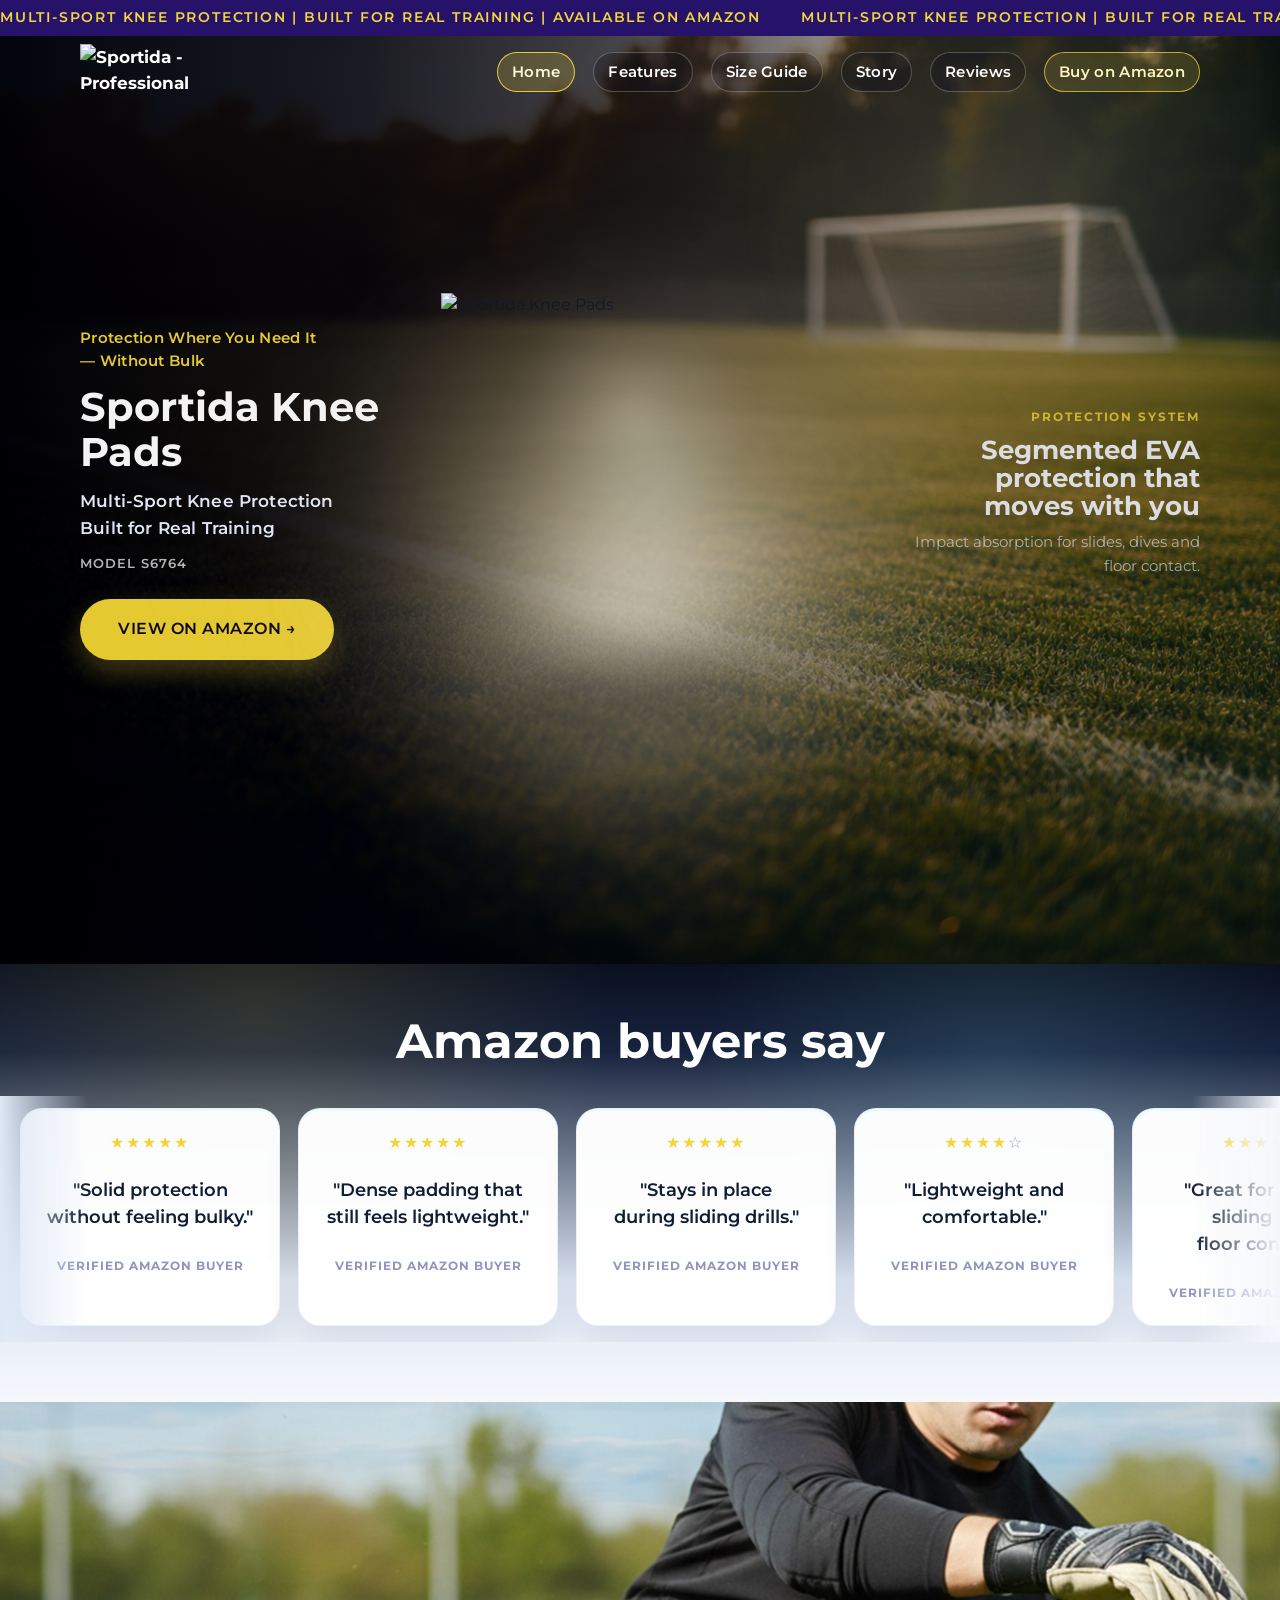
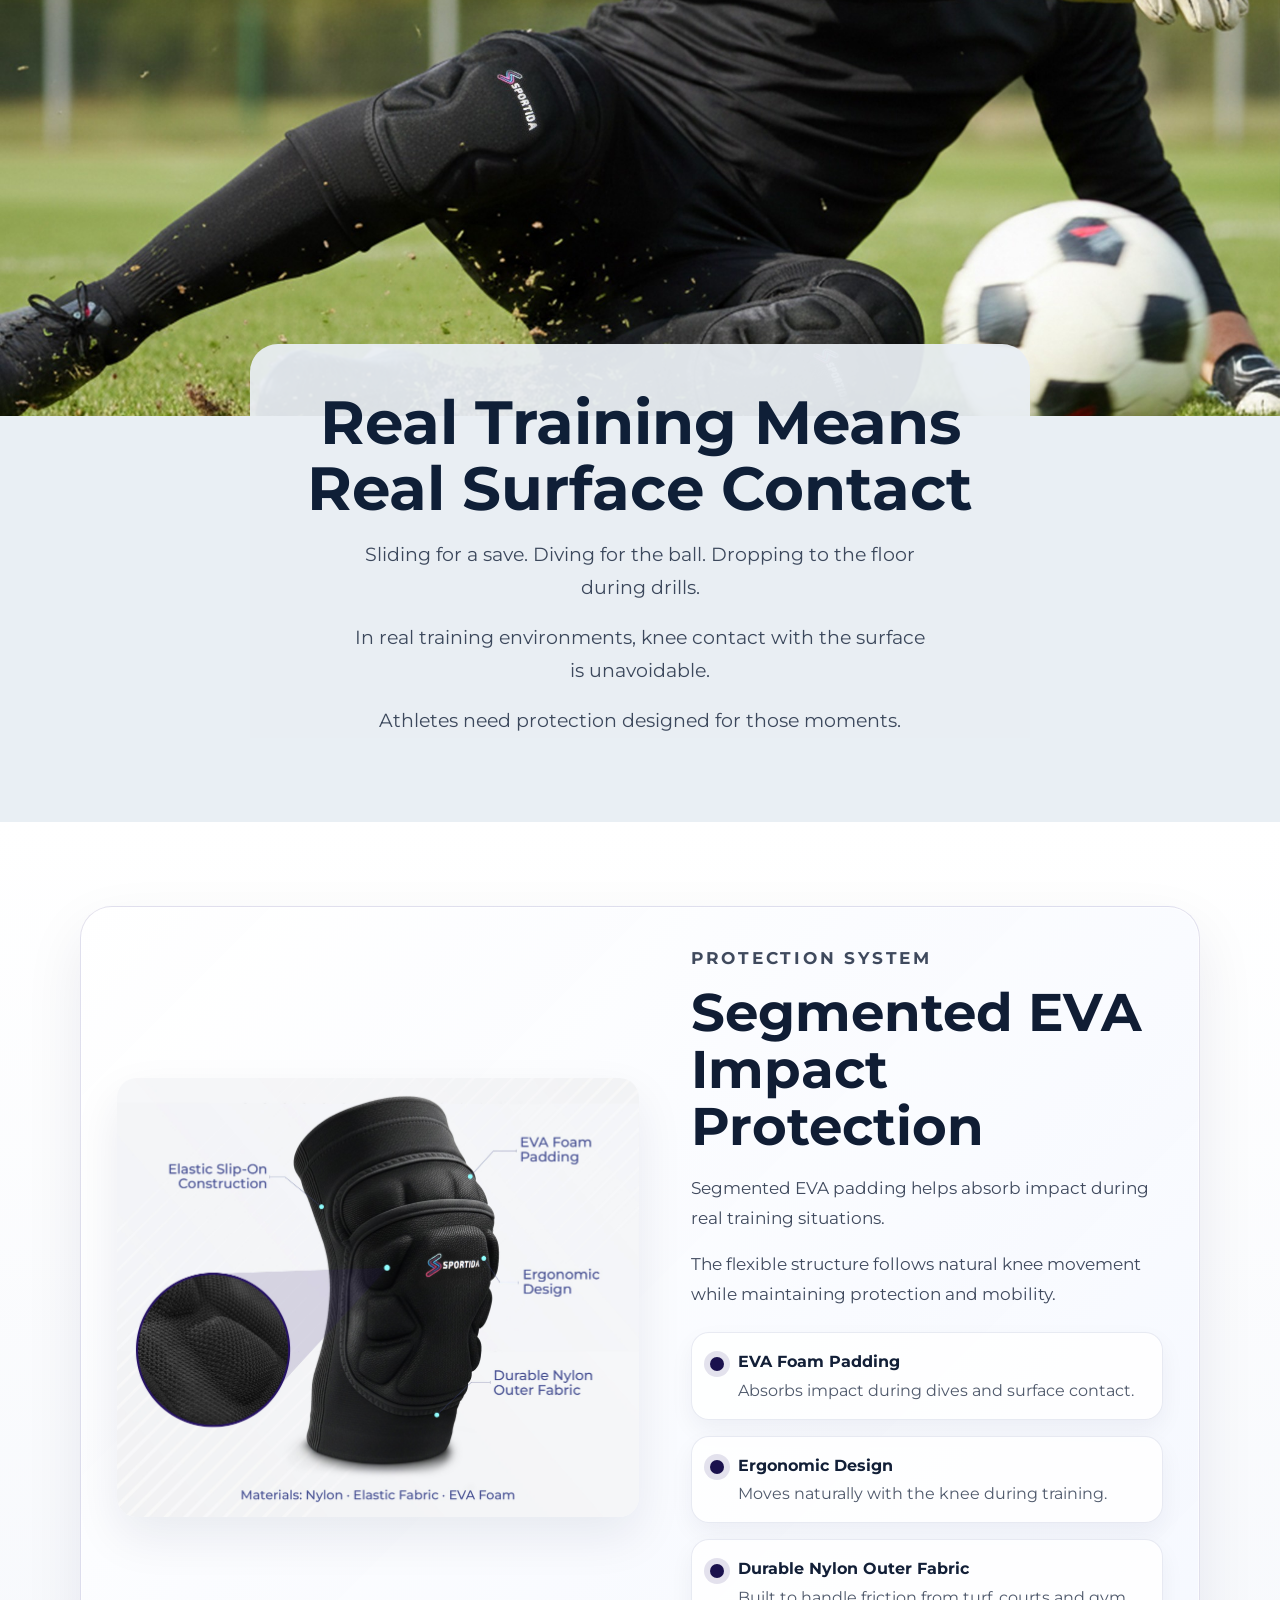
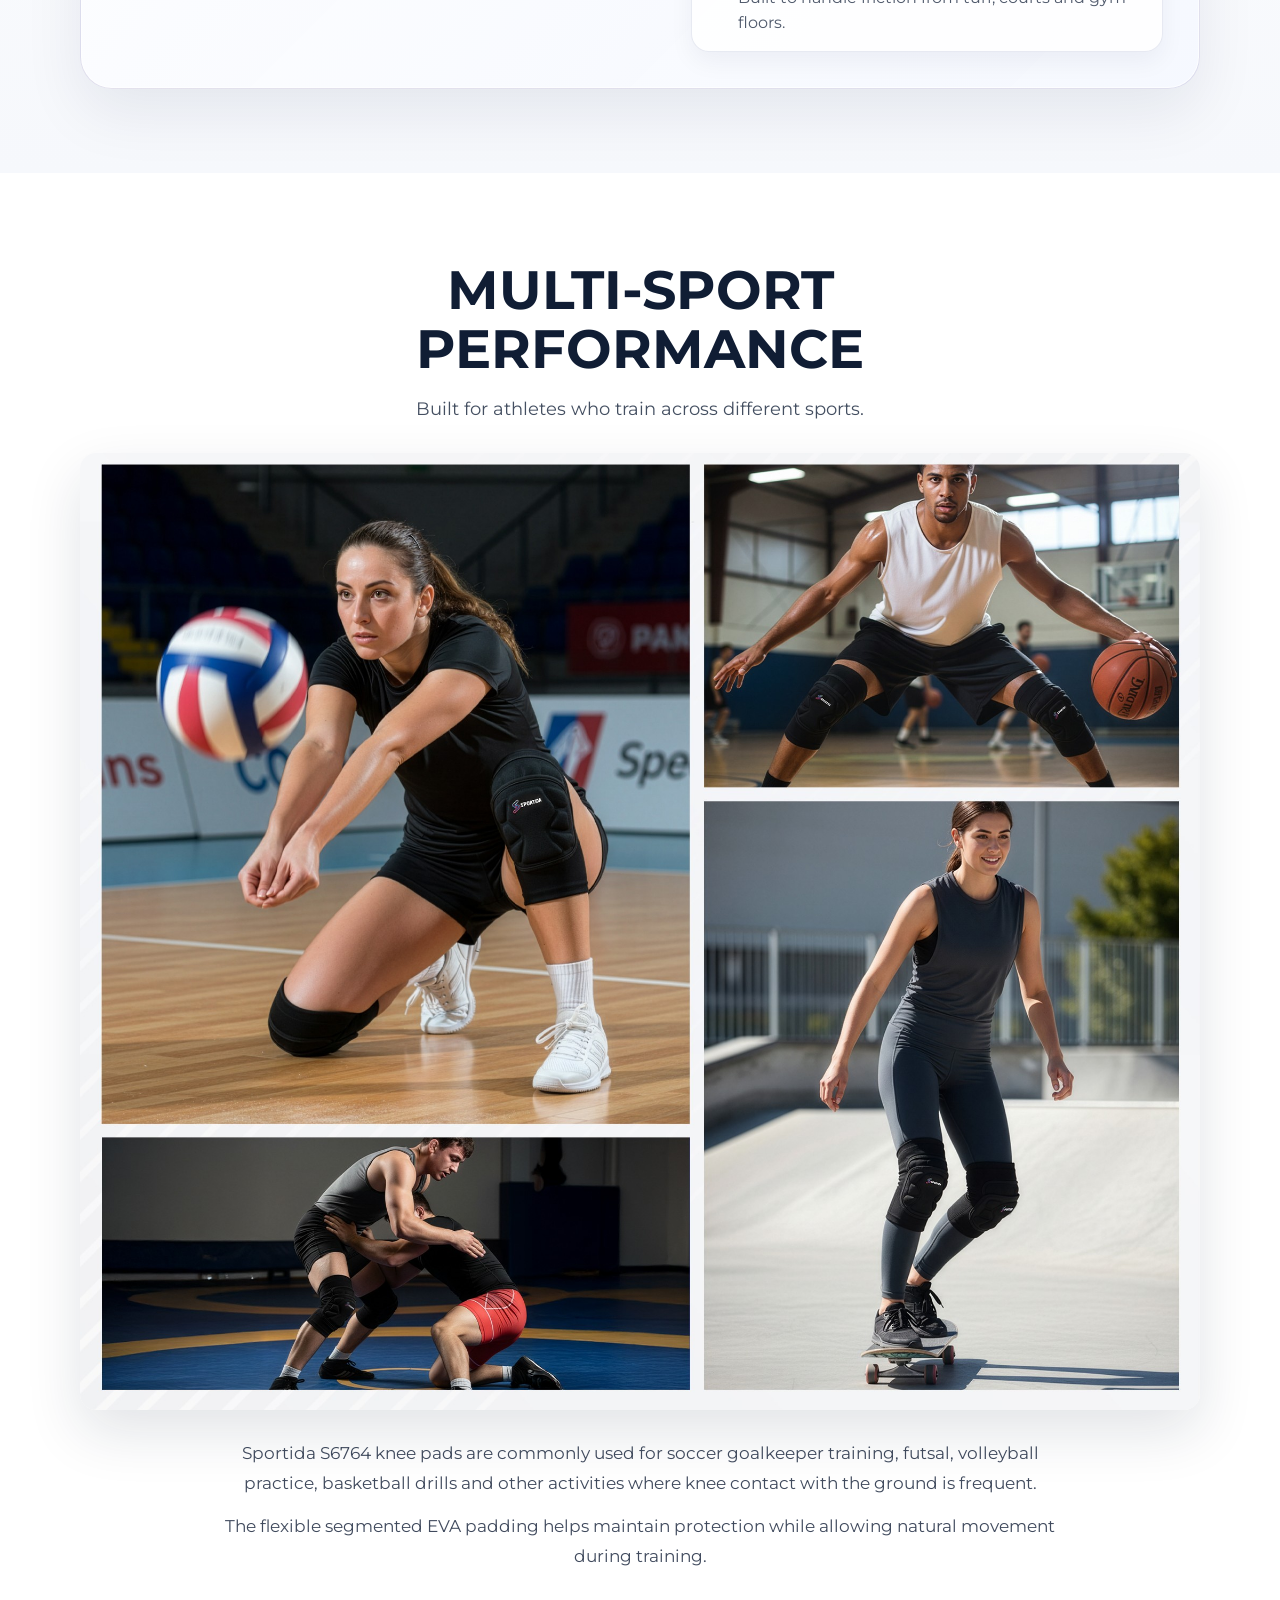
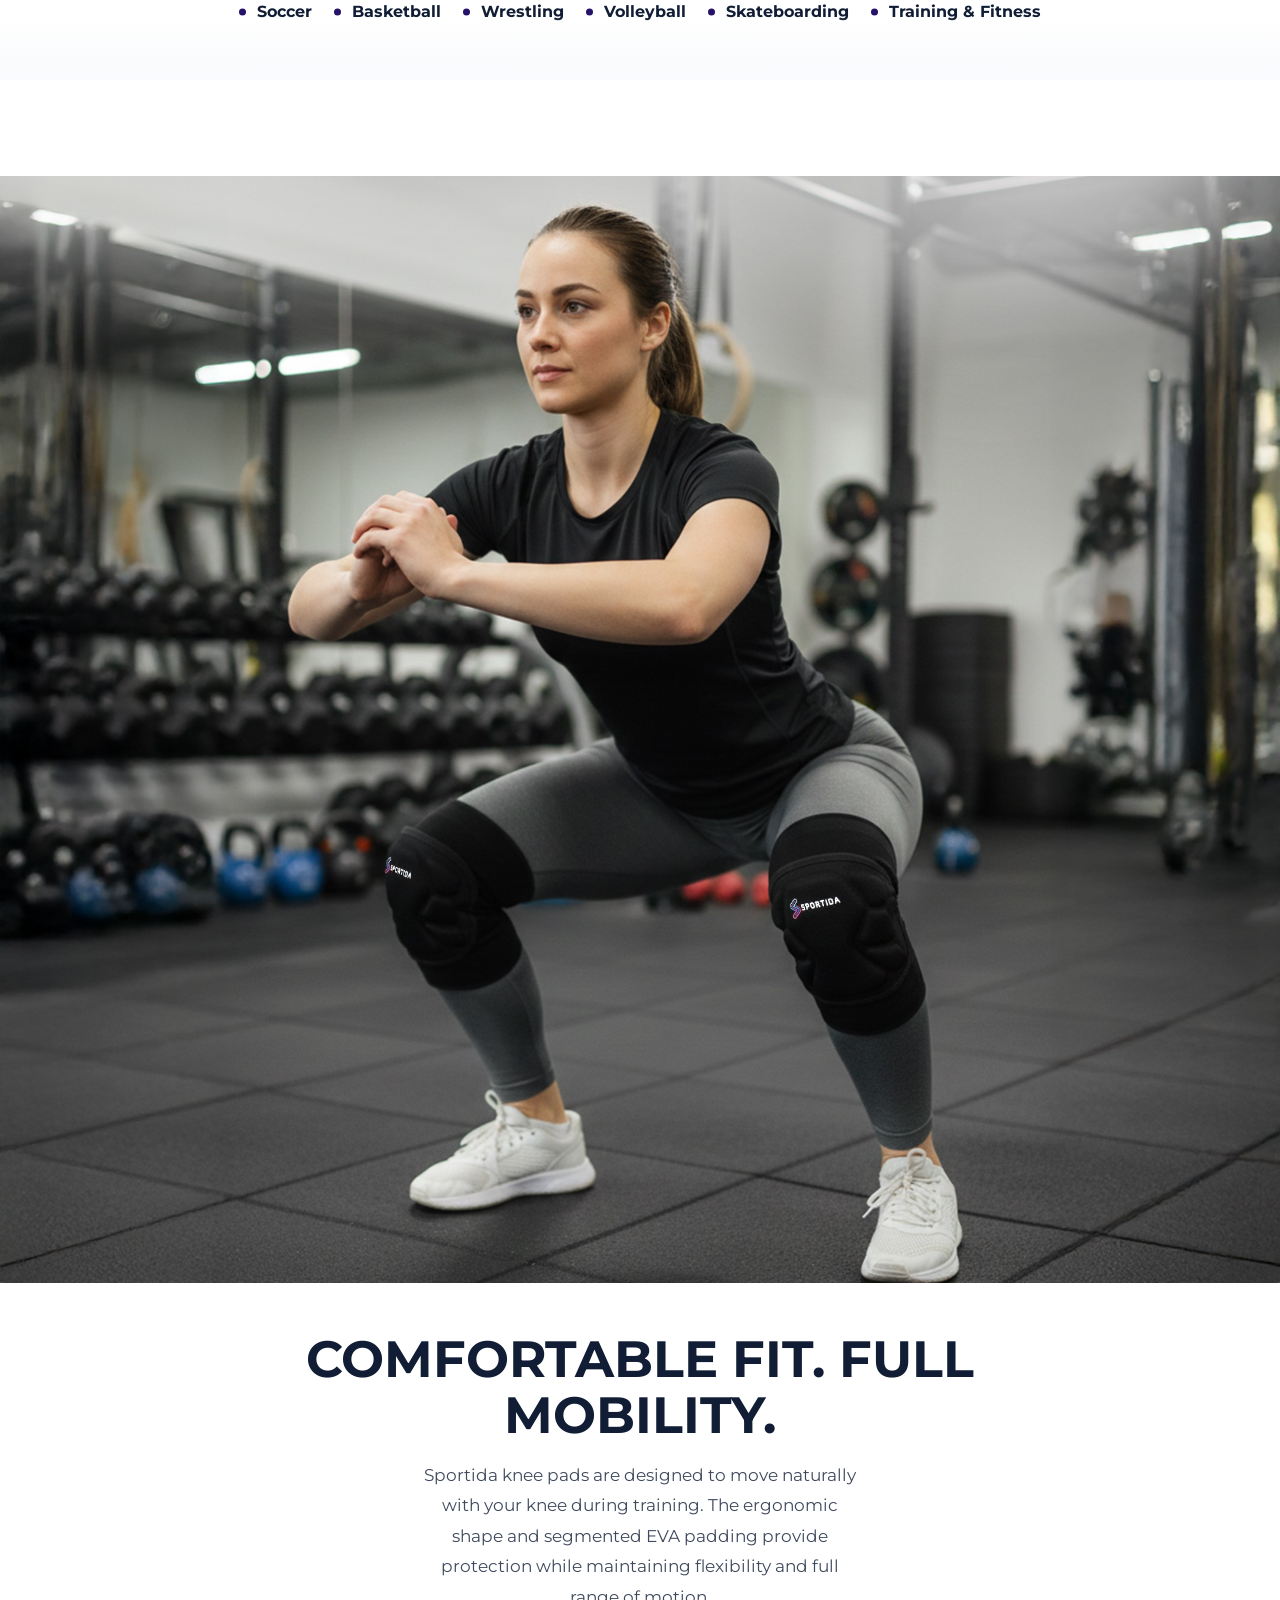
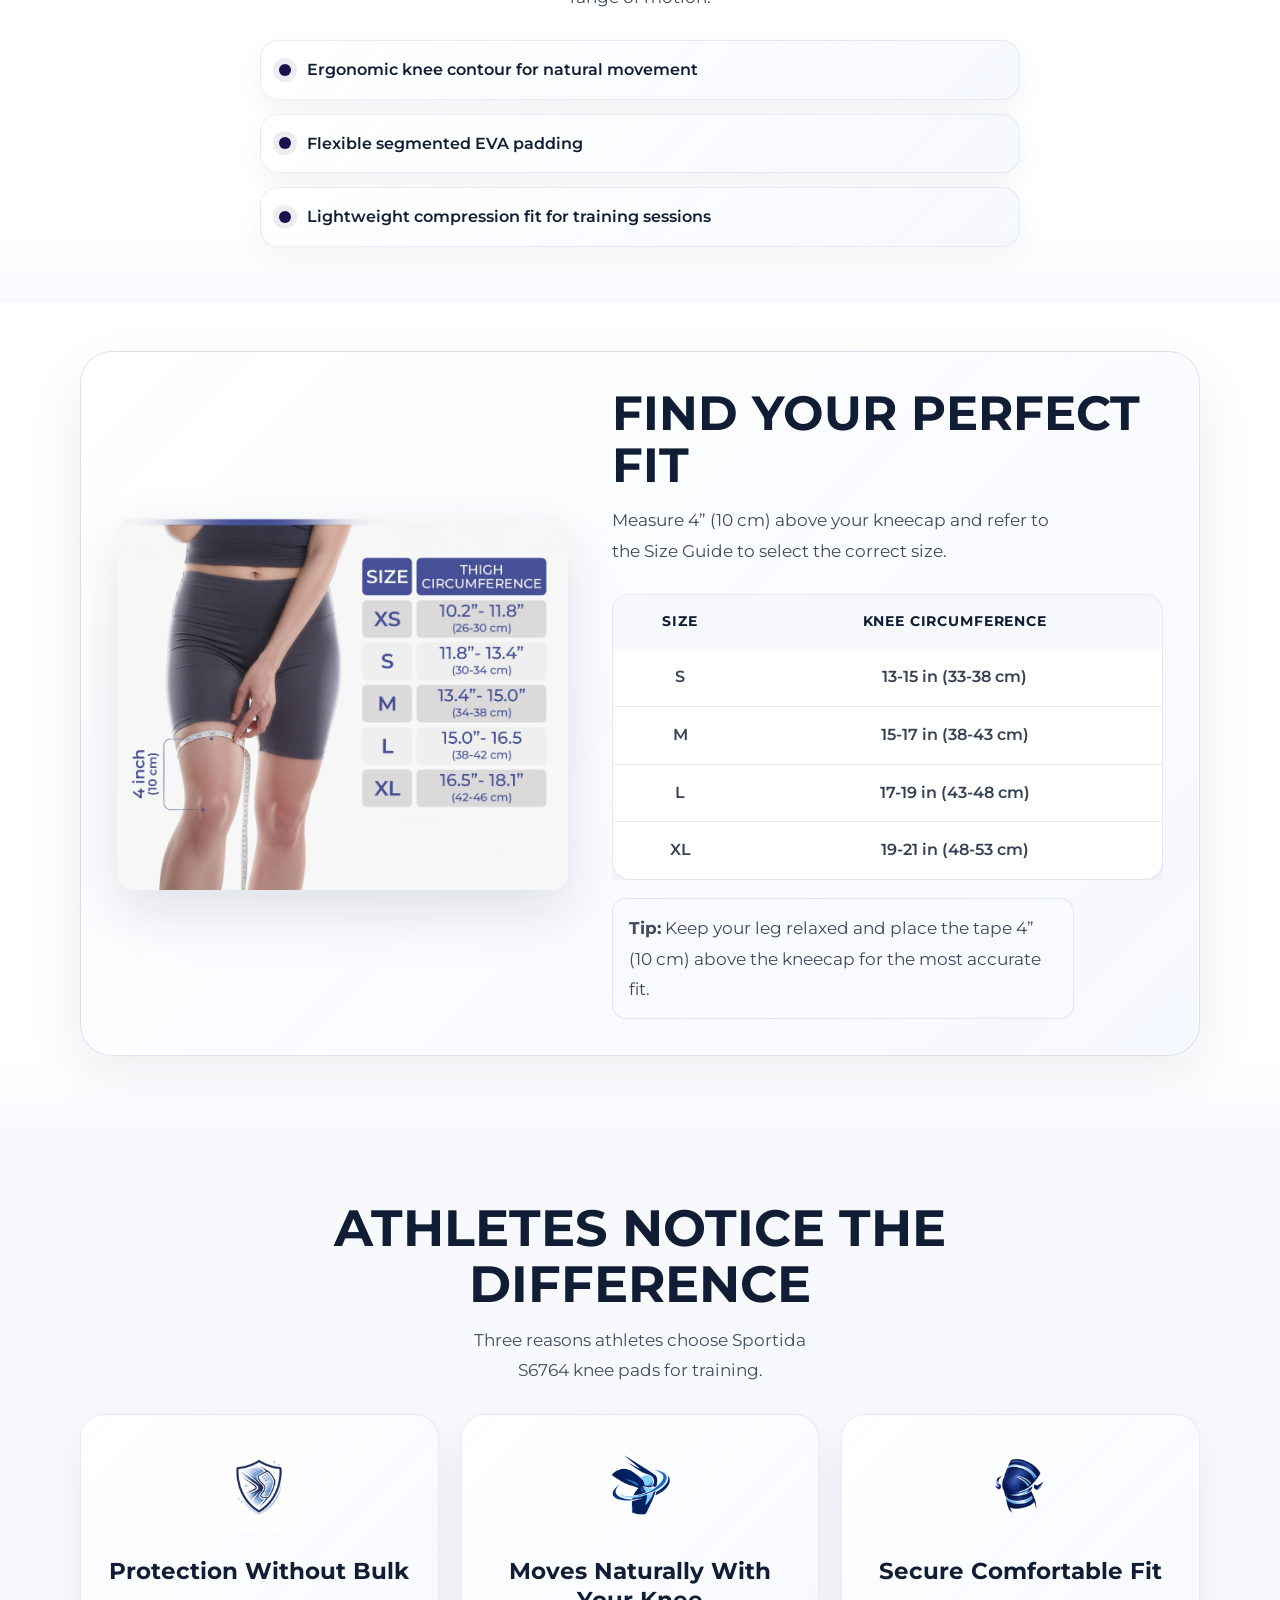
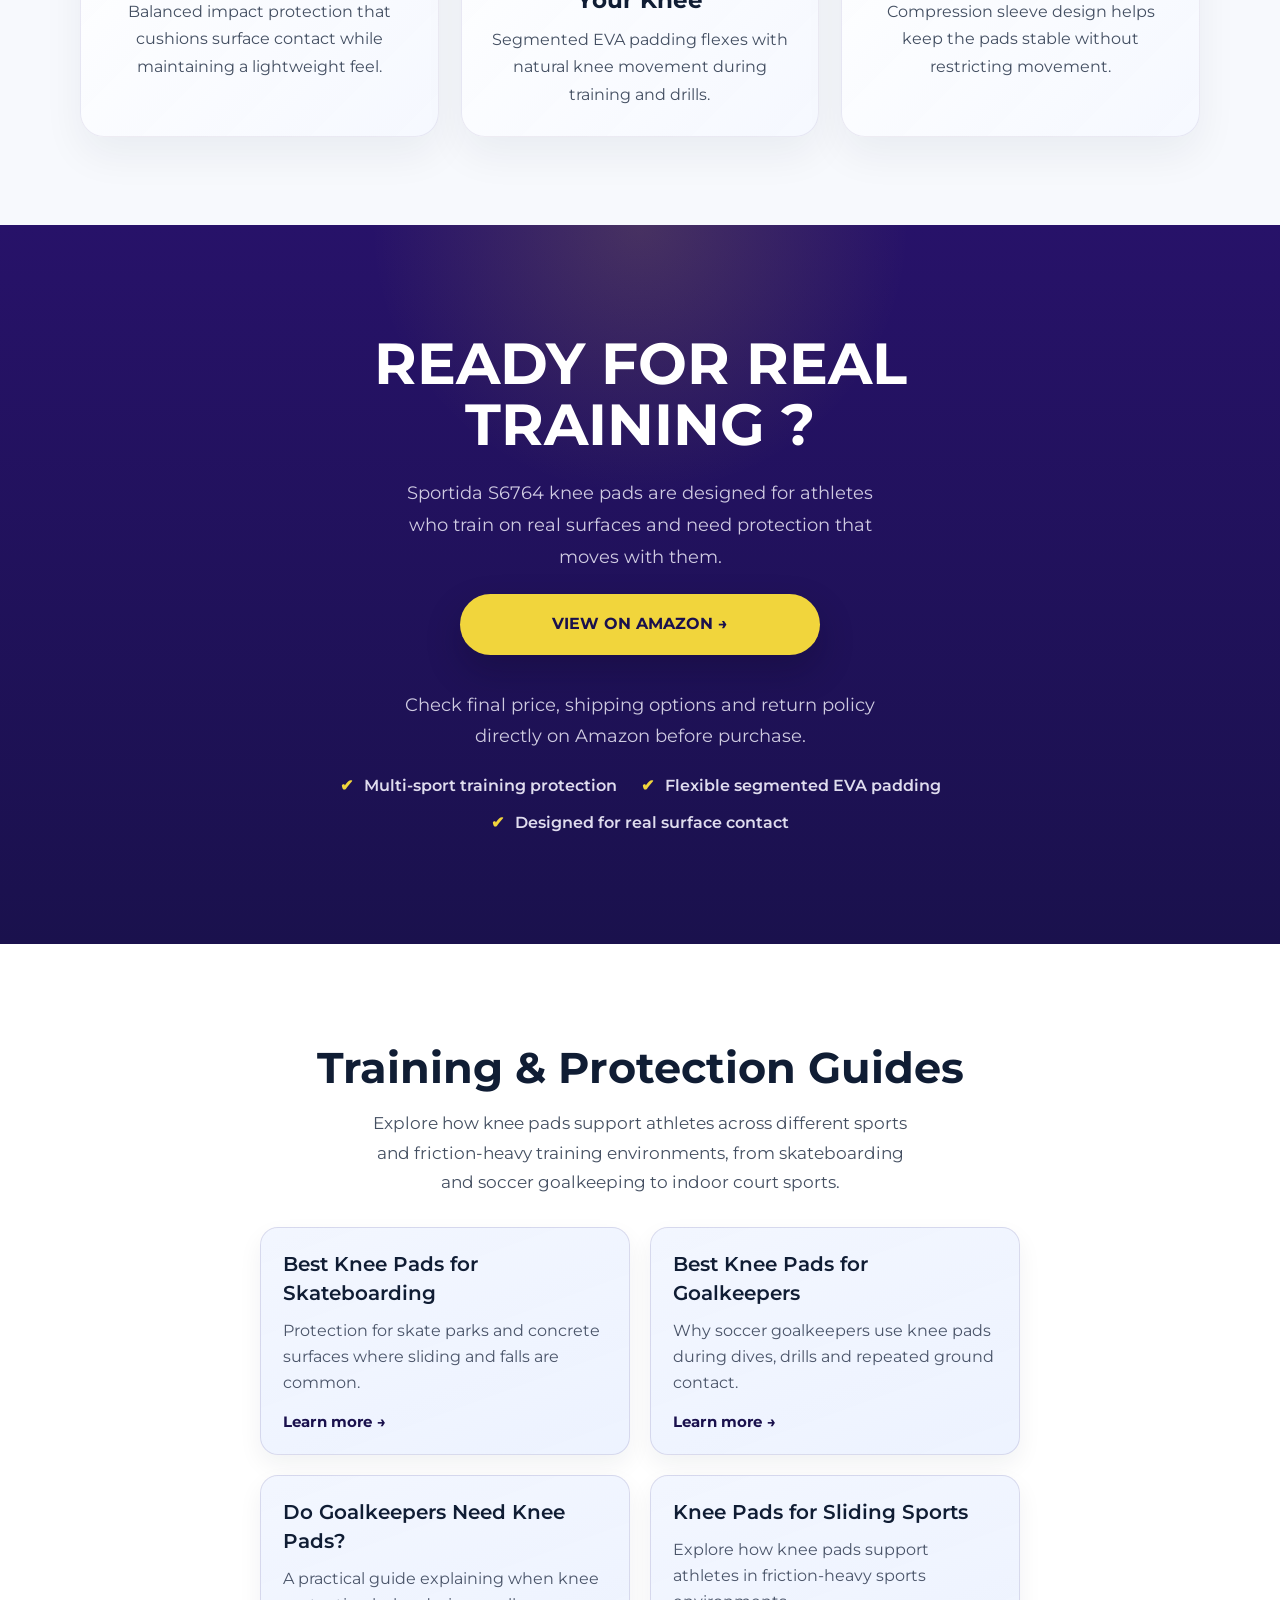
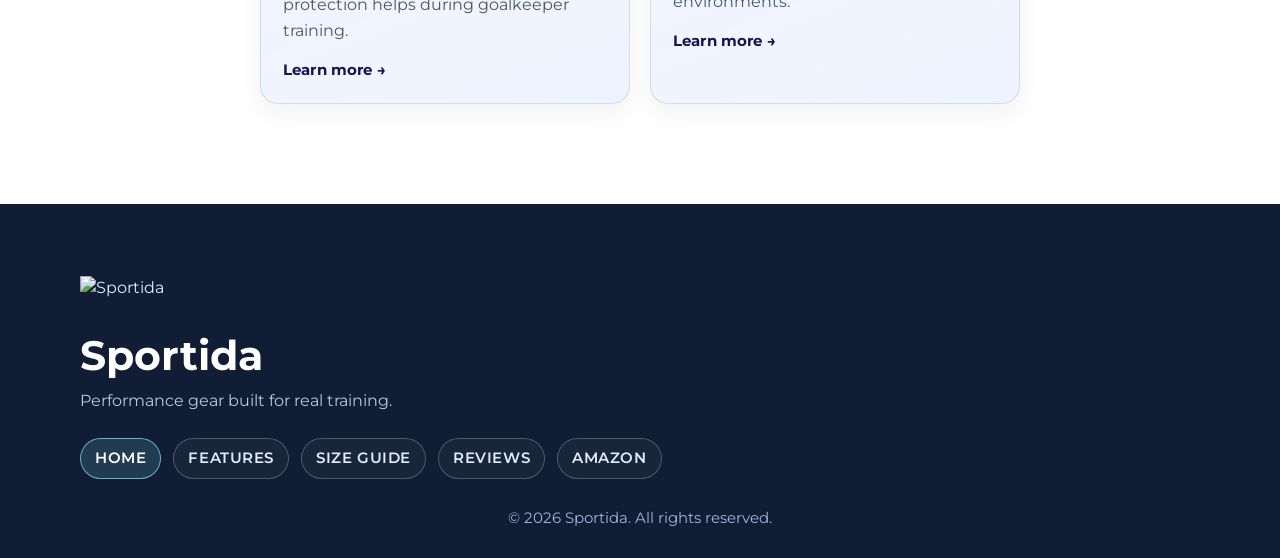
==== commit 6adb8e88: "Create: Training & Protection Guides Section" ====
--- a/index.html
+++ b/index.html
@@ -10,6 +10,9 @@
     <meta http-equiv="content-language" content="en-US">
     <title>Sportida S6764 Knee Pads | Protection Without Bulk | Multi-Sport Training</title>
     <meta name="description" content="Sportida S6764 knee pads deliver impact protection without bulky pads. Designed for soccer, volleyball and intense training sessions.">
+    <link rel="canonical" href="https://sportida.store/s6764/" />
+    <link rel="alternate" hreflang="en-us" href="https://sportida.store/s6764/" />
+    <link rel="alternate" hreflang="x-default" href="https://sportida.store/s6764/" />
     <link rel="preload" as="image" href="images/sportida-s6764-knee-pads-1-pair-hero.png">
     <link rel="preconnect" href="https://fonts.googleapis.com">
     <link rel="preconnect" href="https://fonts.gstatic.com" crossorigin>
@@ -112,6 +115,33 @@
         ]
       }
     </script>
+    <script type="application/ld+json">
+      {
+        "@context": "https://schema.org",
+        "@type": "Article",
+        "headline": "Sportida S6764 Knee Pads – Protection for Goalkeepers",
+        "description": "Sportida S6764 knee pads provide lightweight protection against turf burns, sliding friction, and impact during goalkeeper training.",
+        "image": "https://sportida.store/s6764/images/goalkeeper-diving-save-protection.png",
+        "author": {
+          "@type": "Organization",
+          "name": "SPORTIDA"
+        },
+        "publisher": {
+          "@type": "Organization",
+          "name": "SPORTIDA",
+          "logo": {
+            "@type": "ImageObject",
+            "url": "https://sportida.store/s6764/images/Logo-Sportida.co.png"
+          }
+        },
+        "mainEntityOfPage": {
+          "@type": "WebPage",
+          "@id": "https://sportida.store/s6764/"
+        },
+        "datePublished": "2026-03-16",
+        "dateModified": "2026-03-16"
+      }
+    </script>
     <link rel="stylesheet" href="css/style.css?v=20260311b">
   </head>
   <body>
@@ -509,6 +539,34 @@
           </ul>
         </div>
       </section>
+      <section class="sportida-guides" aria-labelledby="sportida-guides-title">
+        <div class="container sportida-guides-container">
+          <h2 id="sportida-guides-title">Training &amp; Protection Guides</h2>
+          <p>Explore how knee pads support athletes across different sports and friction-heavy training environments, from skateboarding and soccer goalkeeping to indoor court sports.</p>
+          <ul class="sportida-guides-grid">
+            <li class="sportida-guides-card">
+              <h3><a class="sportida-guides-title-link" href="https://sportida.store/s6764/best-knee-pads-for-skateboarding/">Best Knee Pads for Skateboarding</a></h3>
+              <p>Protection for skate parks and concrete surfaces where sliding and falls are common.</p>
+              <a class="sportida-guides-learn-link" href="https://sportida.store/s6764/best-knee-pads-for-skateboarding/">Learn more &rarr;</a>
+            </li>
+            <li class="sportida-guides-card">
+              <h3><a class="sportida-guides-title-link" href="https://sportida.store/s6764/best-knee-pads-for-goalkeepers/">Best Knee Pads for Goalkeepers</a></h3>
+              <p>Why soccer goalkeepers use knee pads during dives, drills and repeated ground contact.</p>
+              <a class="sportida-guides-learn-link" href="https://sportida.store/s6764/best-knee-pads-for-goalkeepers/">Learn more &rarr;</a>
+            </li>
+            <li class="sportida-guides-card">
+              <h3><a class="sportida-guides-title-link" href="https://sportida.store/s6764/do-goalkeepers-need-knee-pads/">Do Goalkeepers Need Knee Pads?</a></h3>
+              <p>A practical guide explaining when knee protection helps during goalkeeper training.</p>
+              <a class="sportida-guides-learn-link" href="https://sportida.store/s6764/do-goalkeepers-need-knee-pads/">Learn more &rarr;</a>
+            </li>
+            <li class="sportida-guides-card">
+              <h3><a class="sportida-guides-title-link" href="https://sportida.store/s6764/knee-pads-for-sliding-sports/">Knee Pads for Sliding Sports</a></h3>
+              <p>Explore how knee pads support athletes in friction-heavy sports environments.</p>
+              <a class="sportida-guides-learn-link" href="https://sportida.store/s6764/knee-pads-for-sliding-sports/">Learn more &rarr;</a>
+            </li>
+          </ul>
+        </div>
+      </section>
     </main>
 
     <footer class="site-footer" id="contact">
@@ -526,8 +584,6 @@
           <a href="#section-size-guide">Size Guide</a>
           <a href="#testimonials">Reviews</a>
           <a href="#final-amazon-cta">Amazon</a>
-          <a href="https://sportida.store/s6764/best-knee-pads-for-skateboarding/">Skateboarding Guide</a>
-          <a href="https://sportida.store/s6764/best-knee-pads-for-goalkeepers/index.html">Goalkeeper Protection Guide</a>
         </nav>
       </div>
       <p class="copyright">&copy; 2026 Sportida. All rights reserved.</p>
--- a/css/style.css
+++ b/css/style.css
@@ -1666,6 +1666,105 @@
   padding: 72px 0 28px;
 }
 
+.sportida-guides {
+  background: #ffffff;
+  padding: 100px 0;
+}
+
+.sportida-guides-container {
+  max-width: 760px;
+  margin: 0 auto;
+  text-align: center;
+}
+
+.sportida-guides h2 {
+  font-size: clamp(1.85rem, 4vw, 2.7rem);
+  line-height: 1.12;
+  color: #101d34;
+}
+
+.sportida-guides p {
+  max-width: 50ch;
+  margin: 16px auto 0;
+  font-size: clamp(1rem, 2vw, 1.08rem);
+  line-height: 1.72;
+  color: rgba(16, 29, 52, 0.78);
+}
+
+.sportida-guides-grid {
+  margin: 30px auto 0;
+  padding: 0;
+  list-style: none;
+  display: grid;
+  grid-template-columns: repeat(2, minmax(0, 1fr));
+  gap: 20px;
+  text-align: left;
+}
+
+.sportida-guides-card {
+  padding: 22px 22px 20px;
+  border: 1px solid rgba(39, 18, 105, 0.12);
+  border-radius: 18px;
+  background: linear-gradient(160deg, rgba(242, 246, 255, 0.96) 0%, rgba(236, 242, 255, 0.94) 100%);
+  box-shadow: 0 10px 24px rgba(17, 29, 58, 0.06);
+  transition: transform 0.2s ease, box-shadow 0.2s ease, border-color 0.2s ease;
+}
+
+.sportida-guides-card:hover {
+  transform: translateY(-3px);
+  box-shadow: 0 16px 34px rgba(17, 29, 58, 0.11);
+  border-color: rgba(39, 18, 105, 0.24);
+}
+
+.sportida-guides-card h3 {
+  margin: 0;
+}
+
+.sportida-guides-title-link {
+  color: #101d34;
+  font-size: clamp(1.1rem, 2vw, 1.25rem);
+  font-weight: 600;
+  line-height: 1.35;
+  text-decoration: none;
+  background-image: linear-gradient(currentColor, currentColor);
+  background-repeat: no-repeat;
+  background-position: 0 100%;
+  background-size: 0% 1px;
+  transition: color 0.2s ease, background-size 0.24s ease;
+}
+
+.sportida-guides-title-link:hover {
+  color: var(--primary);
+  background-size: 100% 1px;
+}
+
+.sportida-guides-card p {
+  max-width: none;
+  margin: 10px 0 14px;
+  font-size: 0.98rem;
+  line-height: 1.65;
+  color: rgba(16, 29, 52, 0.74);
+}
+
+.sportida-guides-learn-link {
+  display: inline-block;
+  color: var(--primary-dark);
+  font-size: 0.92rem;
+  font-weight: 700;
+  letter-spacing: 0.01em;
+  text-decoration: none;
+  background-image: linear-gradient(currentColor, currentColor);
+  background-repeat: no-repeat;
+  background-position: 0 100%;
+  background-size: 0% 1px;
+  transition: color 0.2s ease, background-size 0.24s ease;
+}
+
+.sportida-guides-learn-link:hover {
+  color: var(--primary);
+  background-size: 100% 1px;
+}
+
 .footer-inner {
   display: grid;
   grid-template-columns: minmax(0, 1fr);
@@ -2517,6 +2616,15 @@
   .feature-item-copy p {
     font-size: 0.95rem;
   }
+
+  .sportida-guides {
+    padding: 72px 0;
+  }
+
+  .sportida-guides-grid {
+    grid-template-columns: 1fr;
+    gap: 16px;
+  }
 }
 
 @media (min-width: 921px) {
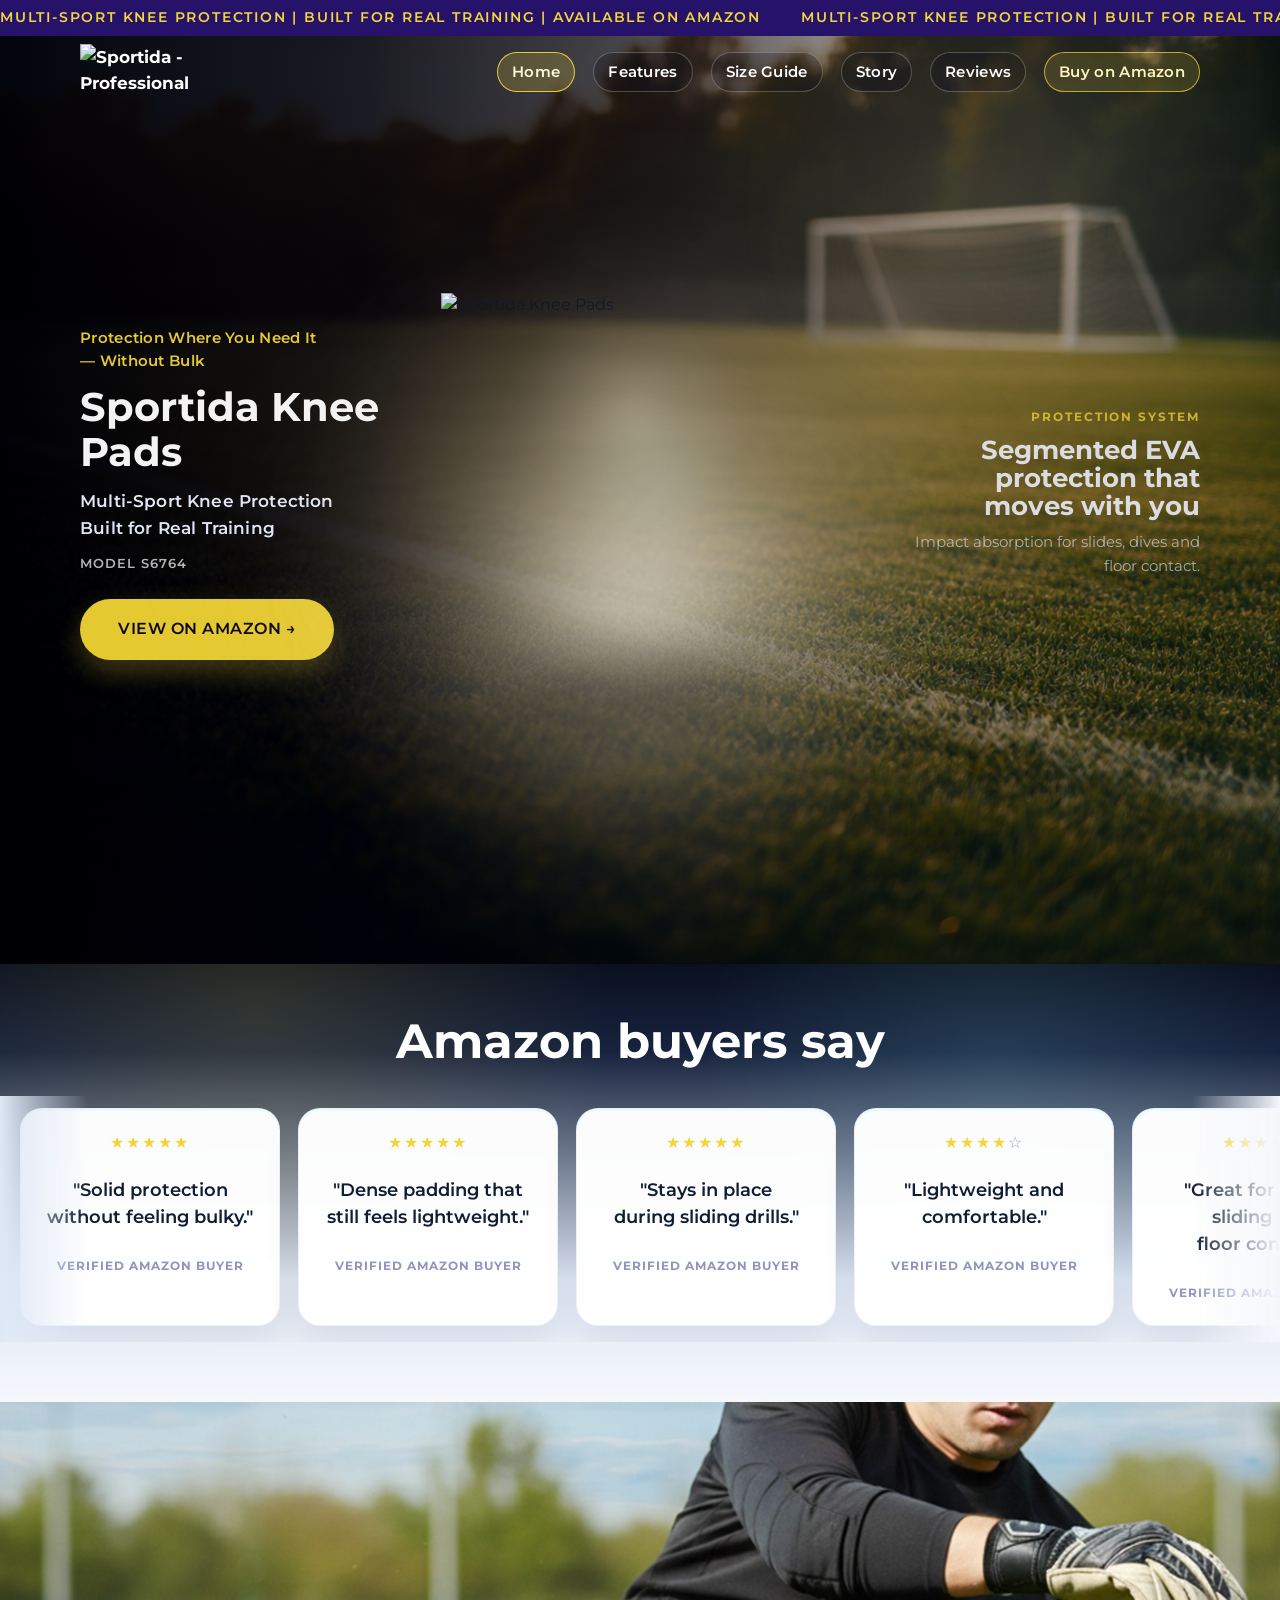
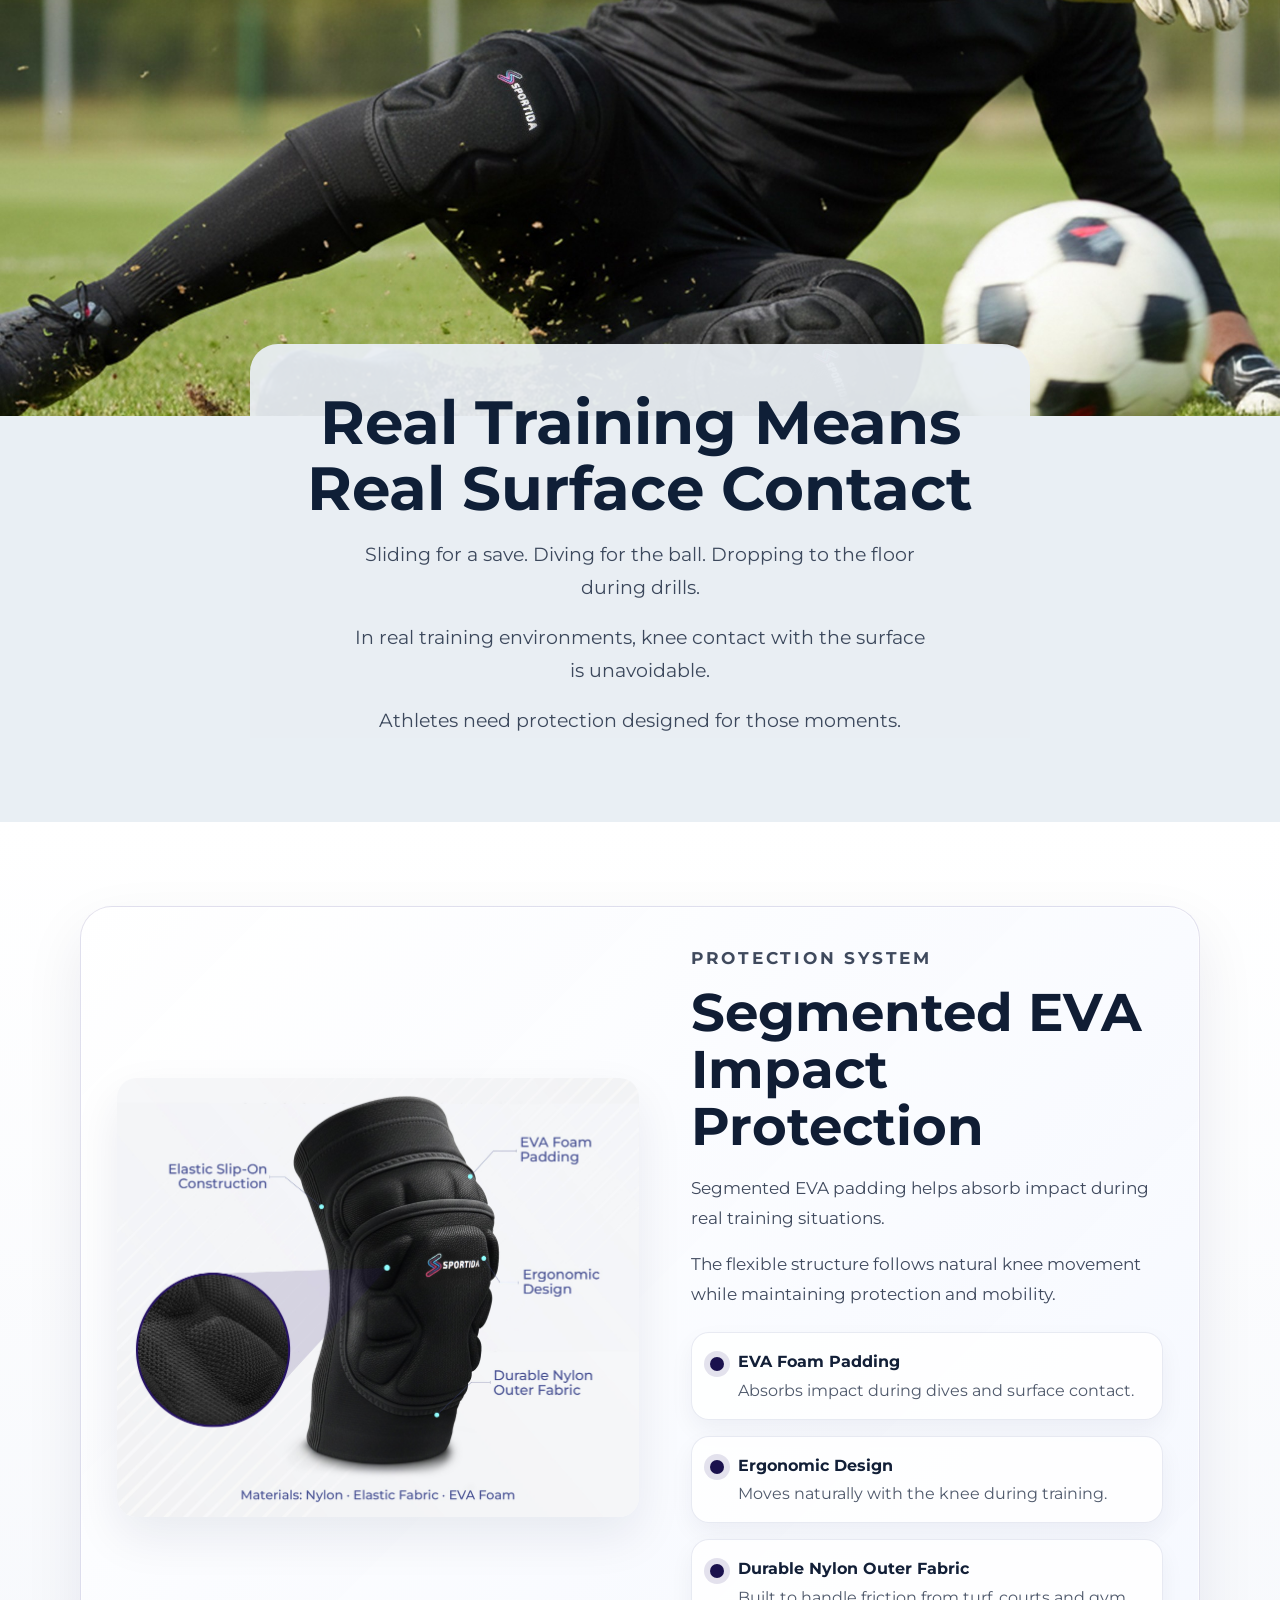
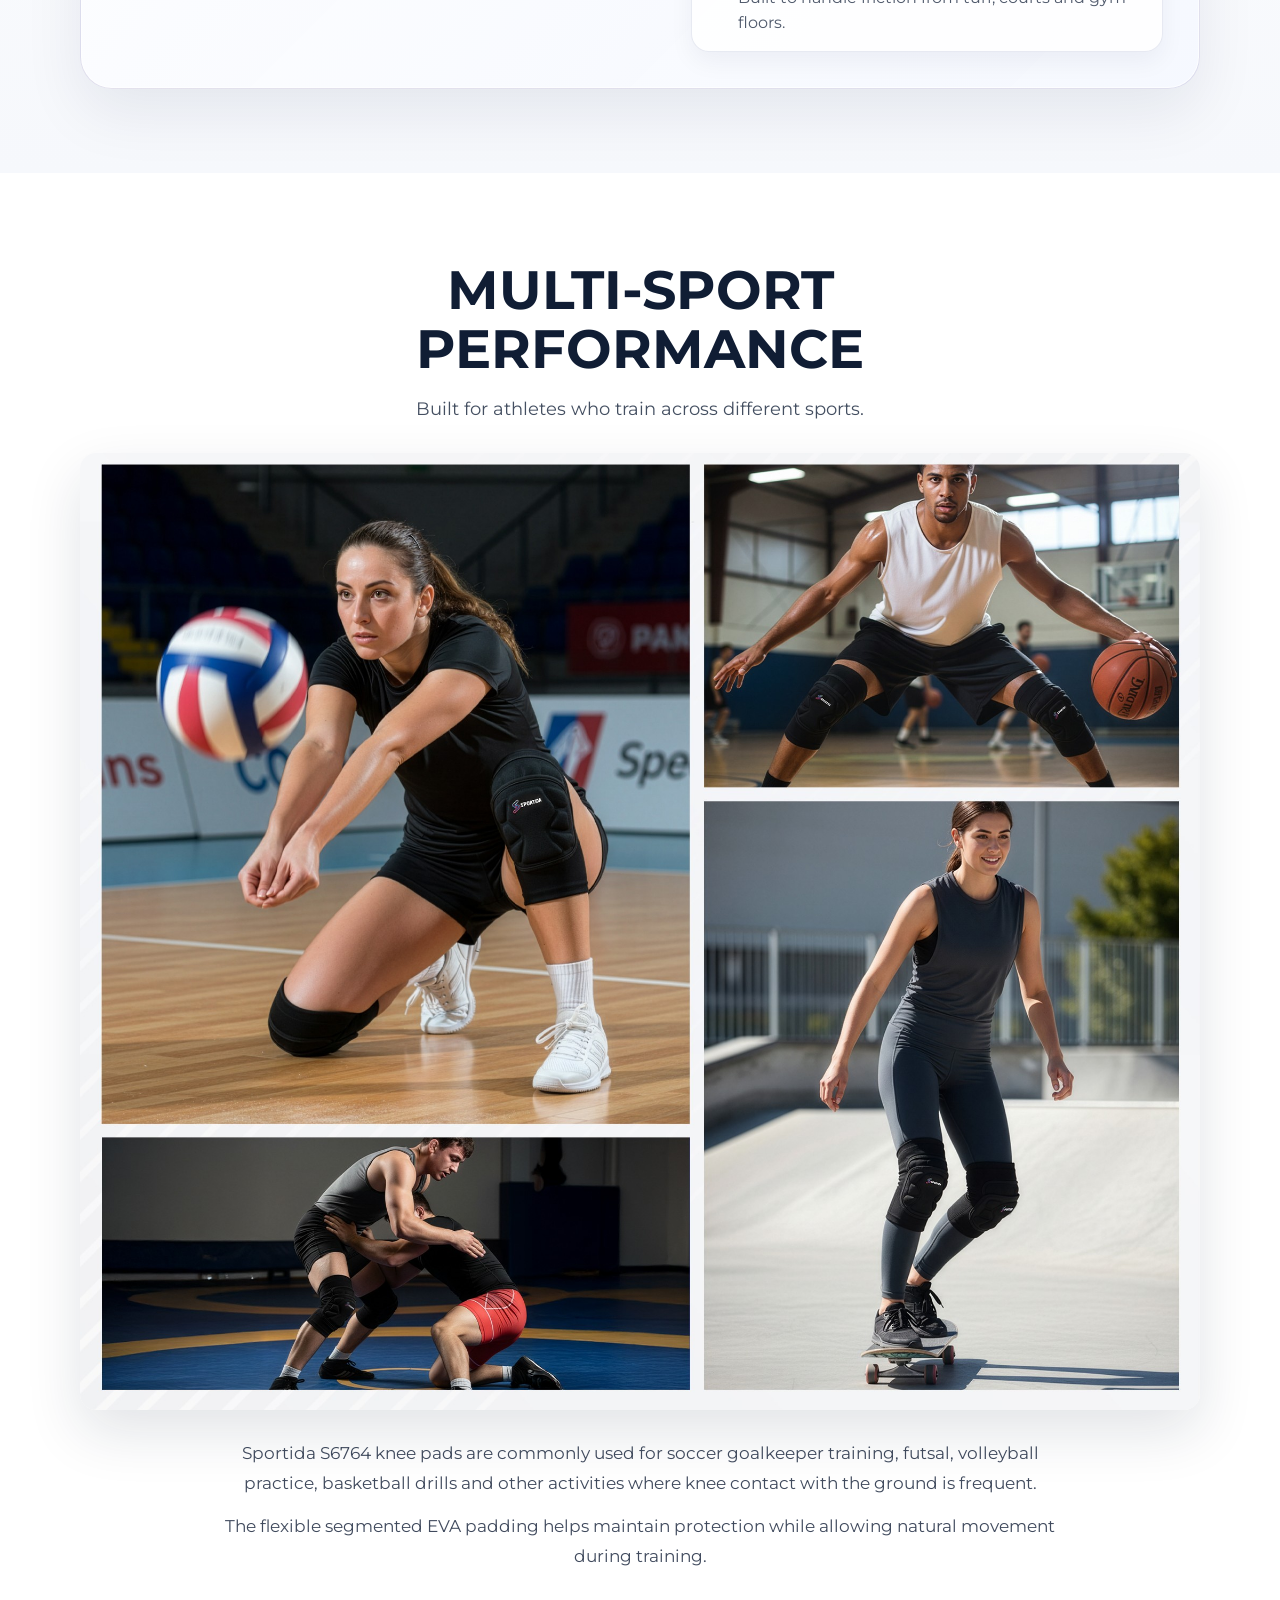
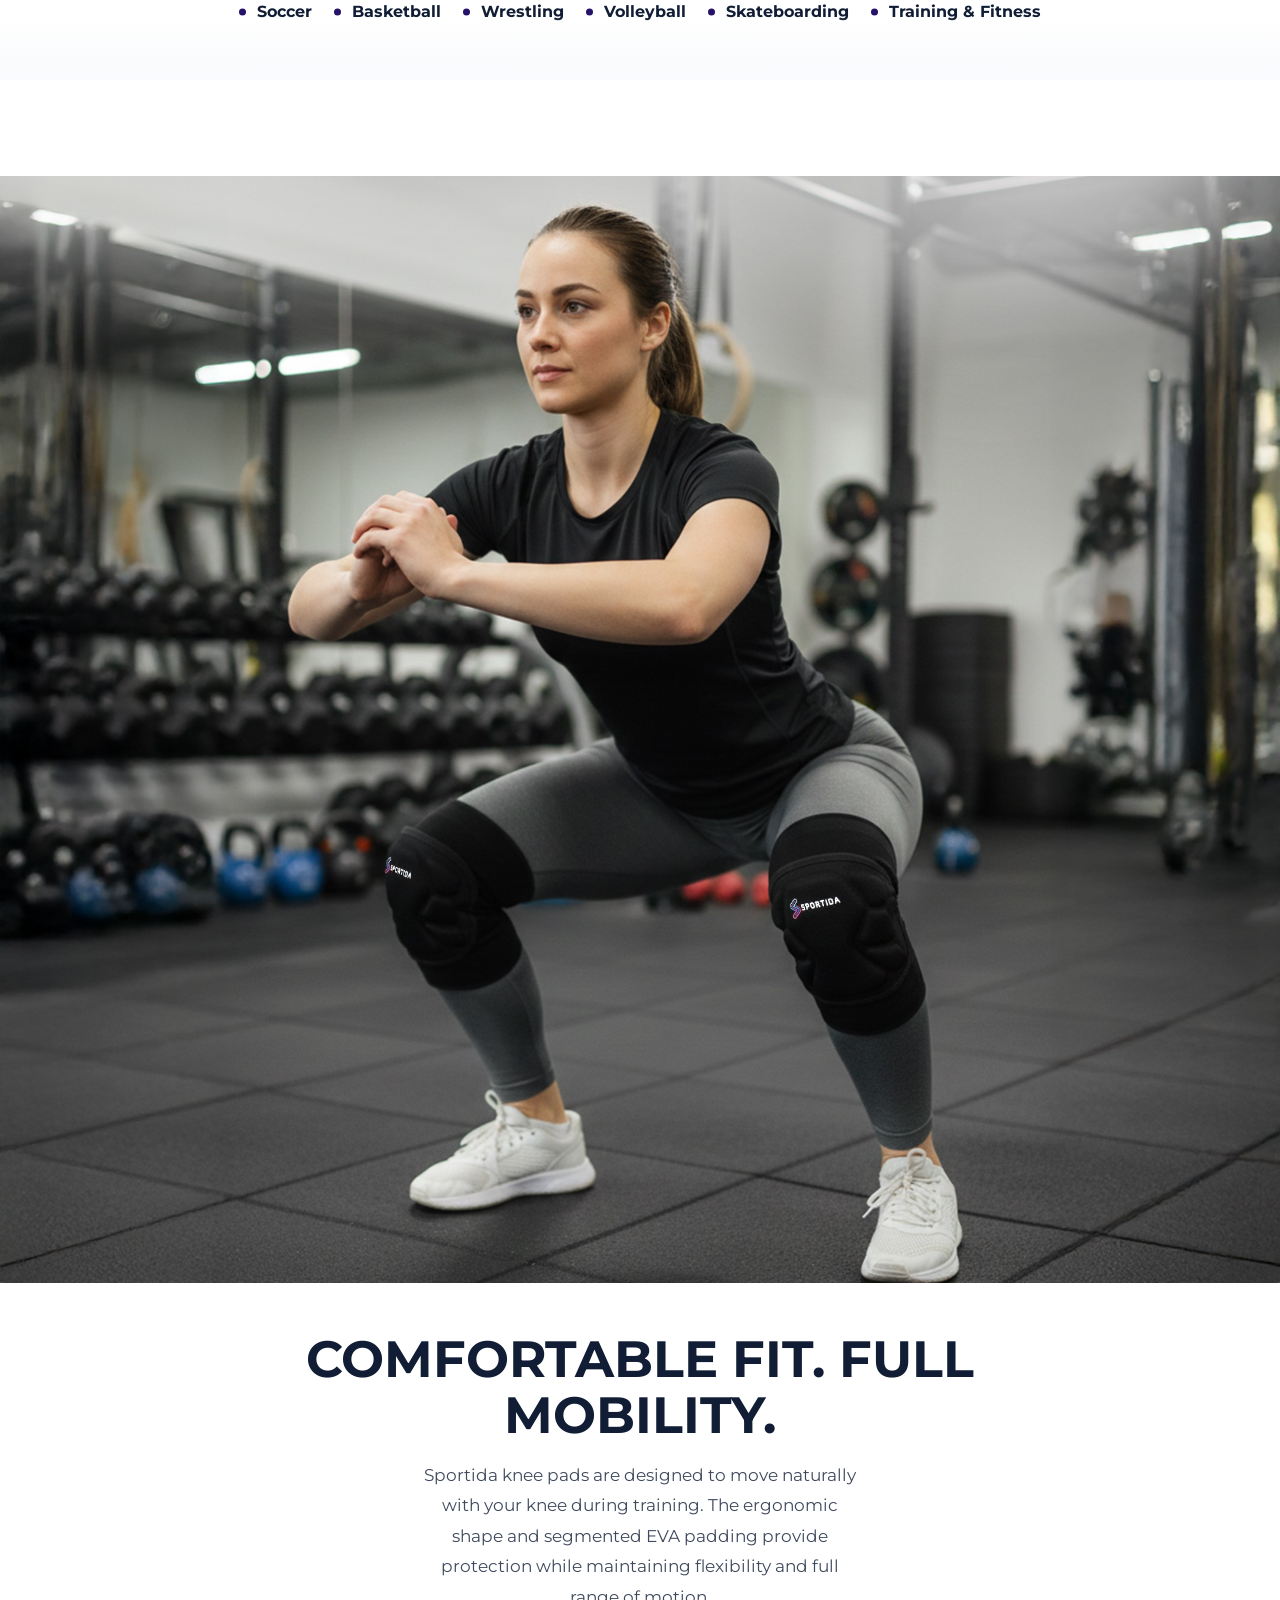
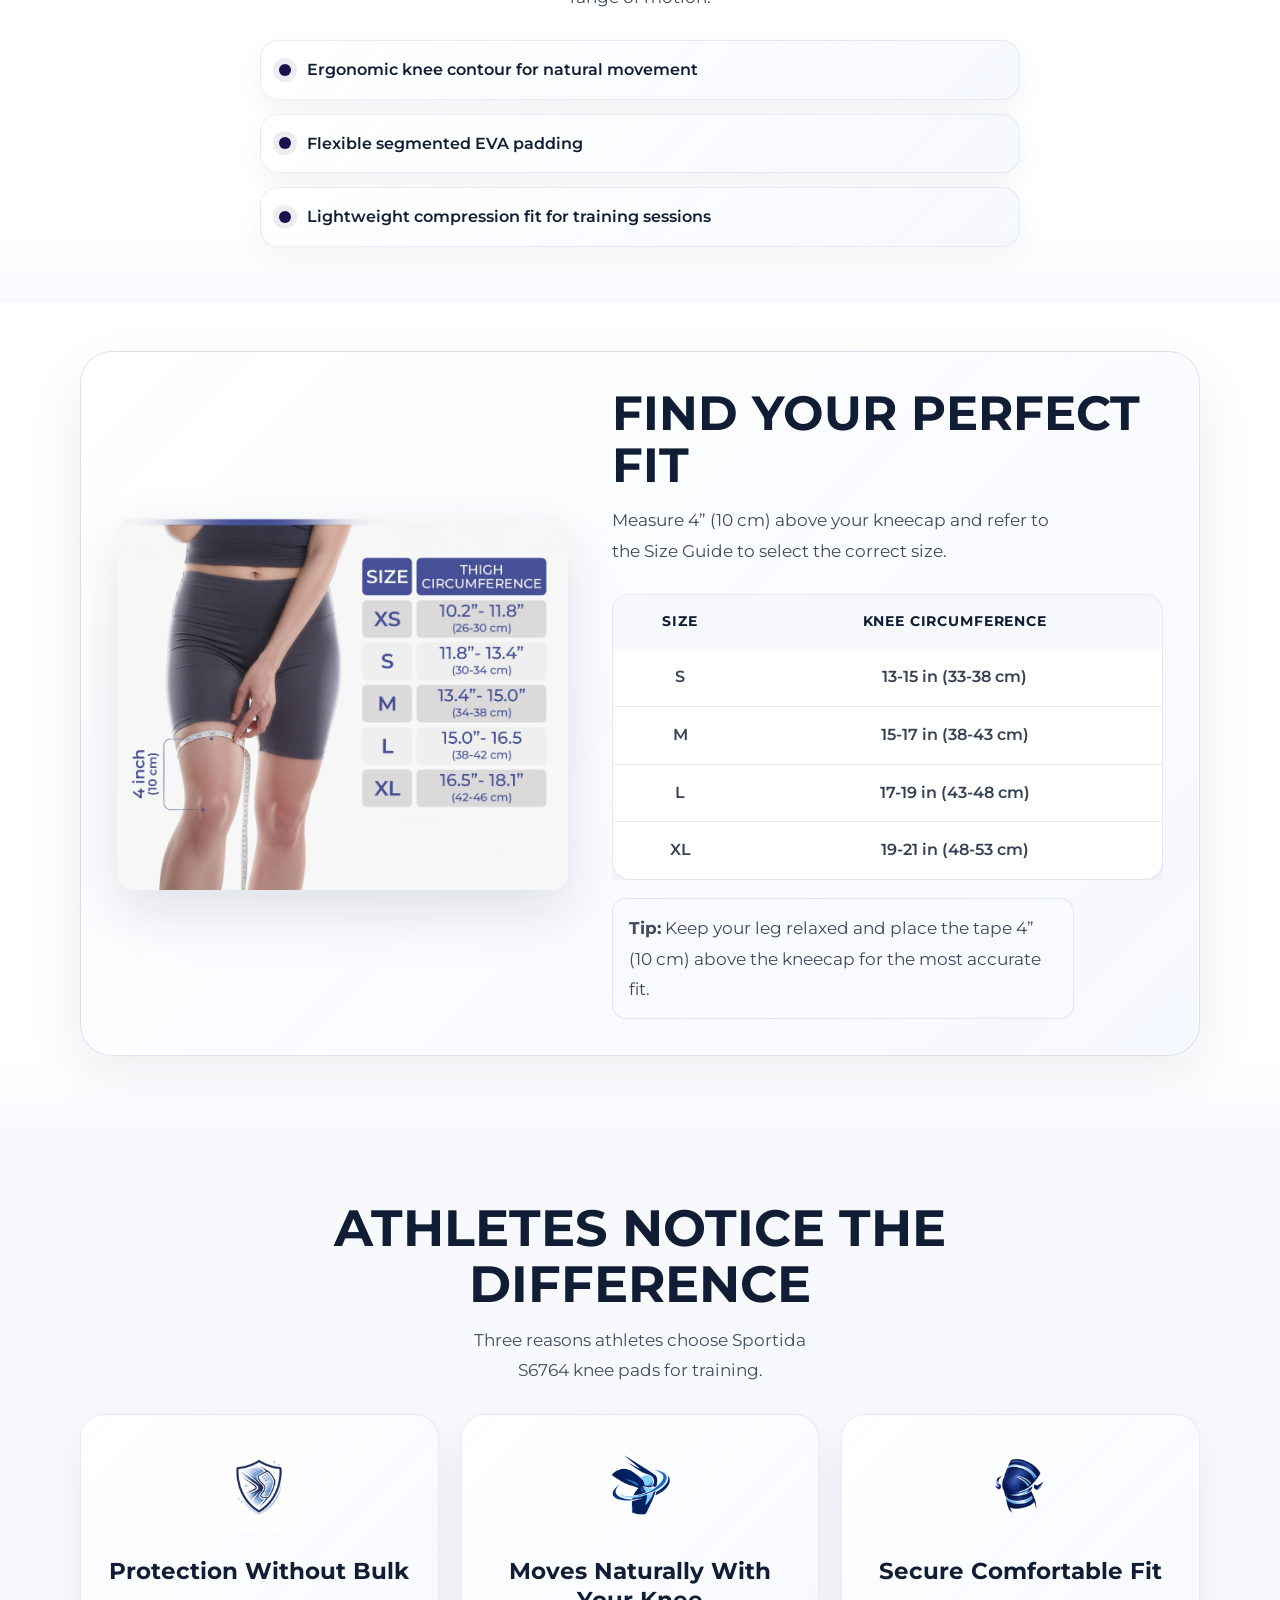
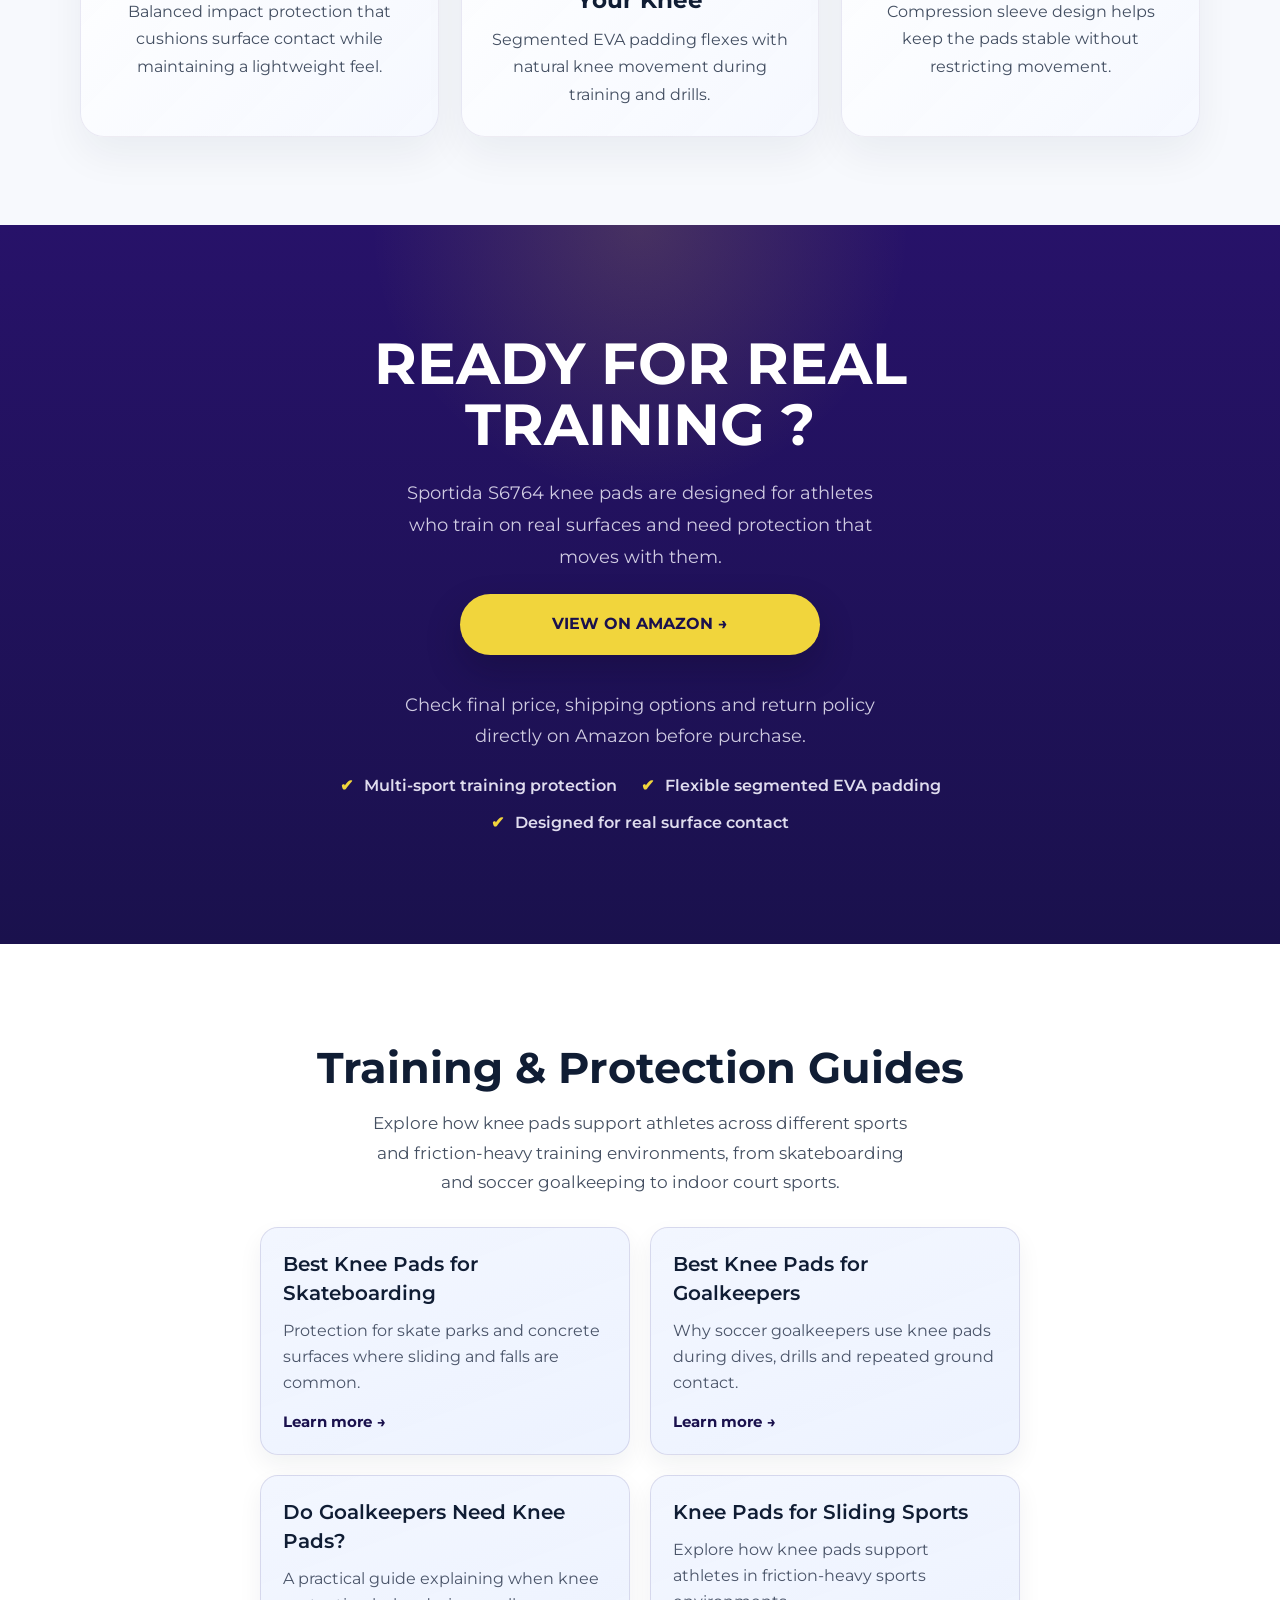
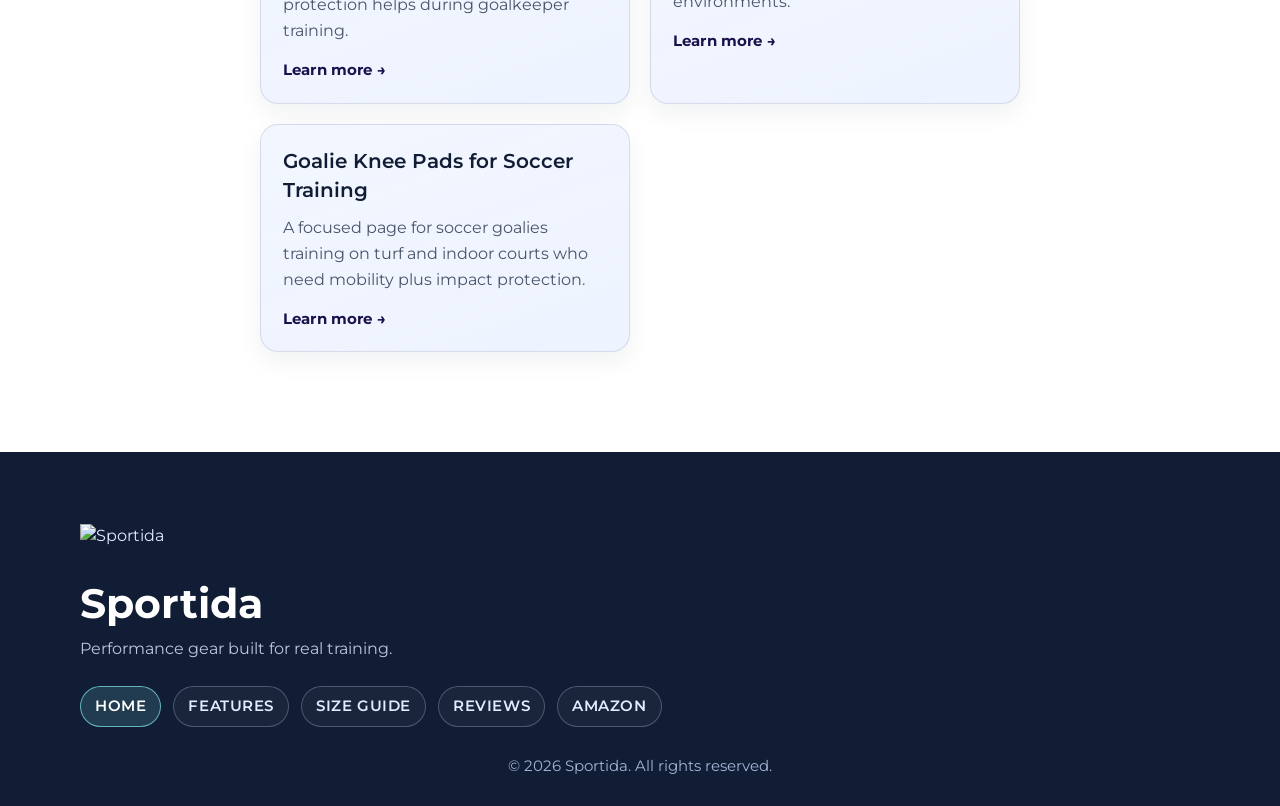
==== commit 17304d4f: "Strengthen internal linking across S6764 cluster and update sitemap" ====
--- a/index.html
+++ b/index.html
@@ -11,6 +11,7 @@
     <title>Sportida S6764 Knee Pads | Protection Without Bulk | Multi-Sport Training</title>
     <meta name="description" content="Sportida S6764 knee pads deliver impact protection without bulky pads. Designed for soccer, volleyball and intense training sessions.">
     <link rel="canonical" href="https://sportida.store/s6764/" />
+    <link rel="icon" type="image/png" href="https://sportida.store/s6764/images/Logo-Sportida.co.png" />
     <link rel="alternate" hreflang="en-us" href="https://sportida.store/s6764/" />
     <link rel="alternate" hreflang="x-default" href="https://sportida.store/s6764/" />
     <link rel="preload" as="image" href="images/sportida-s6764-knee-pads-1-pair-hero.png">
@@ -564,6 +565,11 @@
               <p>Explore how knee pads support athletes in friction-heavy sports environments.</p>
               <a class="sportida-guides-learn-link" href="https://sportida.store/s6764/knee-pads-for-sliding-sports/">Learn more &rarr;</a>
             </li>
+            <li class="sportida-guides-card">
+              <h3><a class="sportida-guides-title-link" href="https://sportida.store/s6764/goalie-knee-pads/">Goalie Knee Pads for Soccer Training</a></h3>
+              <p>A focused page for soccer goalies training on turf and indoor courts who need mobility plus impact protection.</p>
+              <a class="sportida-guides-learn-link" href="https://sportida.store/s6764/goalie-knee-pads/">Learn more &rarr;</a>
+            </li>
           </ul>
         </div>
       </section>
--- a/css/style.css
+++ b/css/style.css
@@ -765,6 +765,10 @@
   box-shadow: 0 22px 56px rgba(17, 29, 58, 0.12);
 }
 
+.section-size-guide-media img.size-guide-goalie-image {
+  filter: blur(0.8px);
+}
+
 .section-size-guide-copy h2 {
   font-size: clamp(2rem, 4.4vw, 3rem);
   line-height: 1.08;
@@ -875,6 +879,41 @@
   display: grid;
   grid-template-columns: repeat(3, minmax(0, 1fr));
   gap: 22px;
+}
+
+.section-goalie-intro {
+  padding: 56px 0 64px;
+}
+
+.section-goalie-intro-grid {
+  display: grid;
+  grid-template-columns: 1fr;
+  gap: 22px;
+}
+
+.section-goalie-intro-card {
+  min-height: 100%;
+  padding: 30px 26px;
+  border: 1px solid rgba(39, 18, 105, 0.08);
+  border-radius: 24px;
+  background: linear-gradient(135deg, rgba(255, 255, 255, 0.98) 0%, rgba(245, 248, 255, 0.95) 100%);
+  box-shadow: 0 18px 42px rgba(17, 29, 58, 0.06);
+  text-align: center;
+}
+
+.section-goalie-intro-card h2 {
+  font-size: clamp(1.8rem, 3vw, 2.35rem);
+  line-height: 1.12;
+  color: #101d34;
+  margin-bottom: 14px;
+}
+
+.section-goalie-intro-card p {
+  max-width: 40ch;
+  margin: 0 auto;
+  font-size: clamp(1rem, 1.7vw, 1.06rem);
+  line-height: 1.7;
+  color: rgba(16, 29, 52, 0.78);
 }
 
 .section-athlete-benefit-card {
@@ -2694,4 +2733,10 @@
   .section-impact-protection-copy p {
     max-width: 42ch;
   }
-}
+
+  .section-goalie-intro-grid {
+    grid-template-columns: repeat(2, minmax(0, 1fr));
+    gap: 28px;
+    align-items: stretch;
+  }
+}
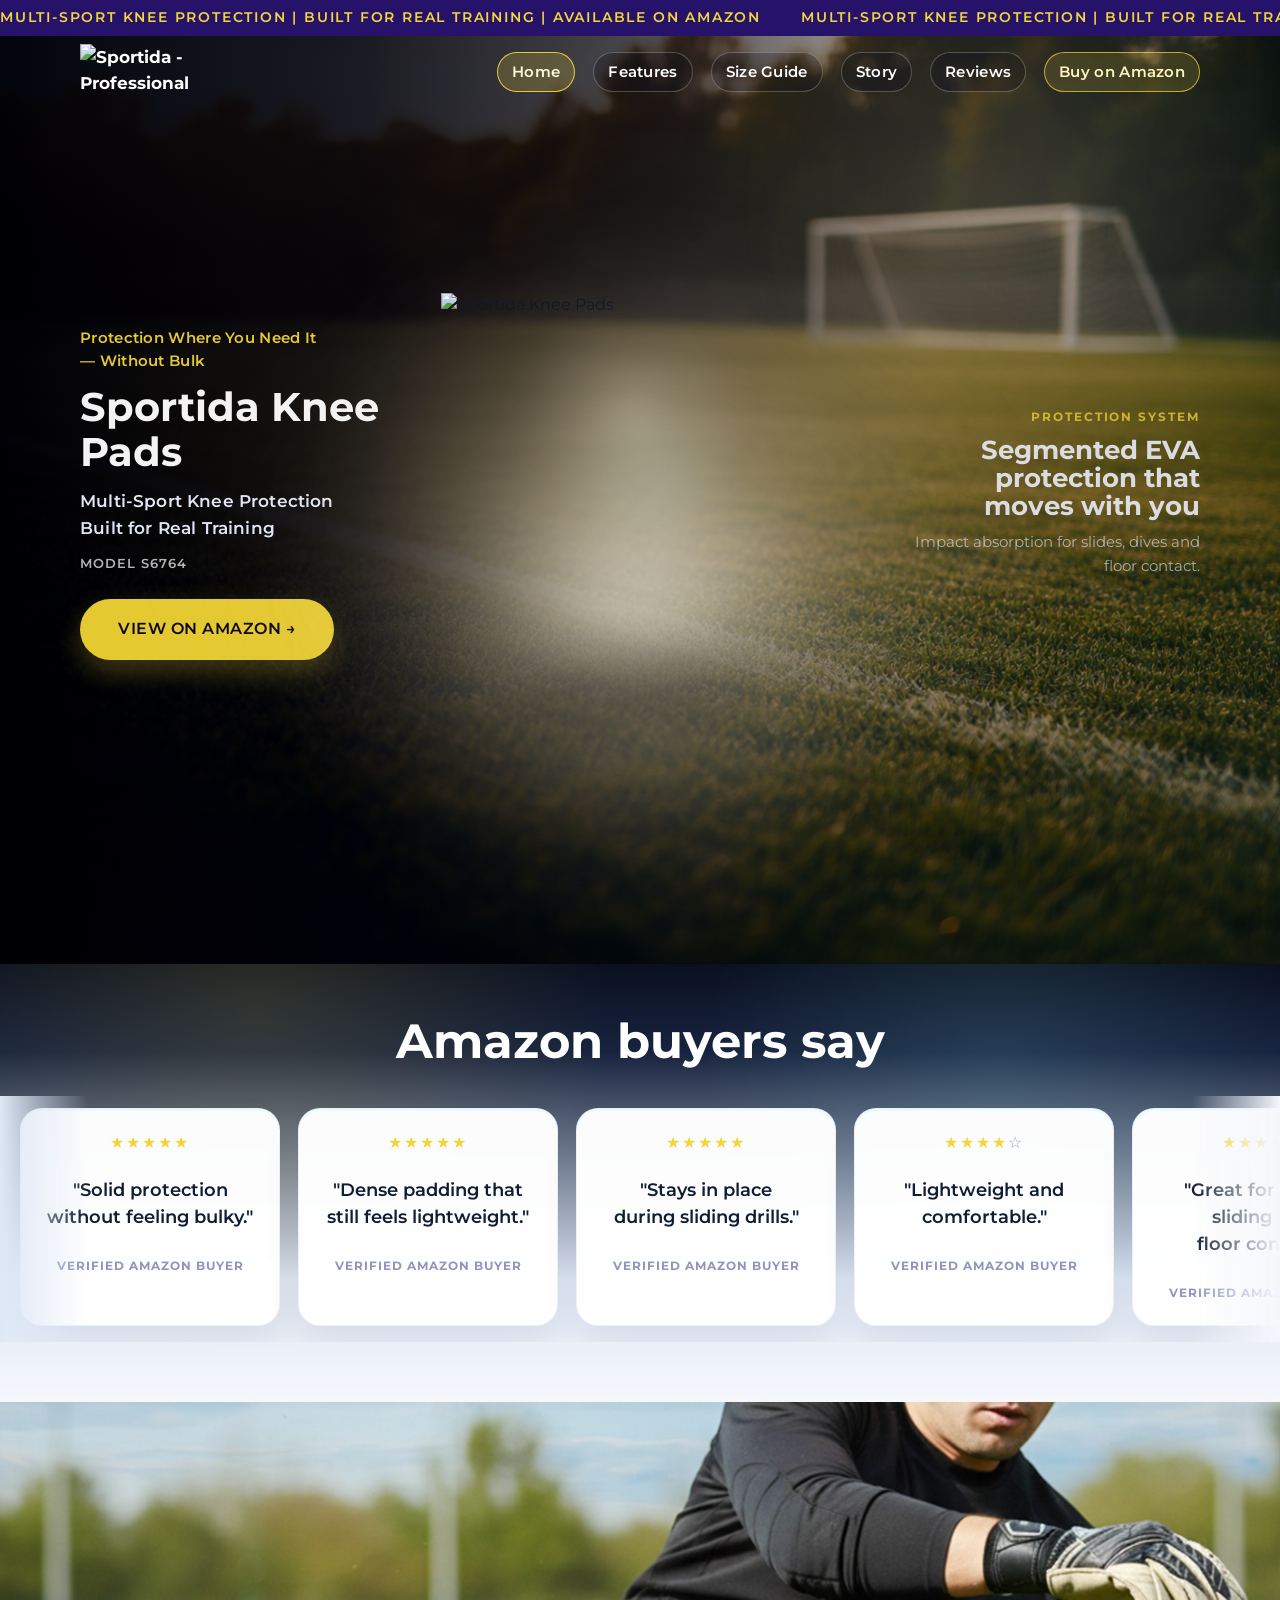
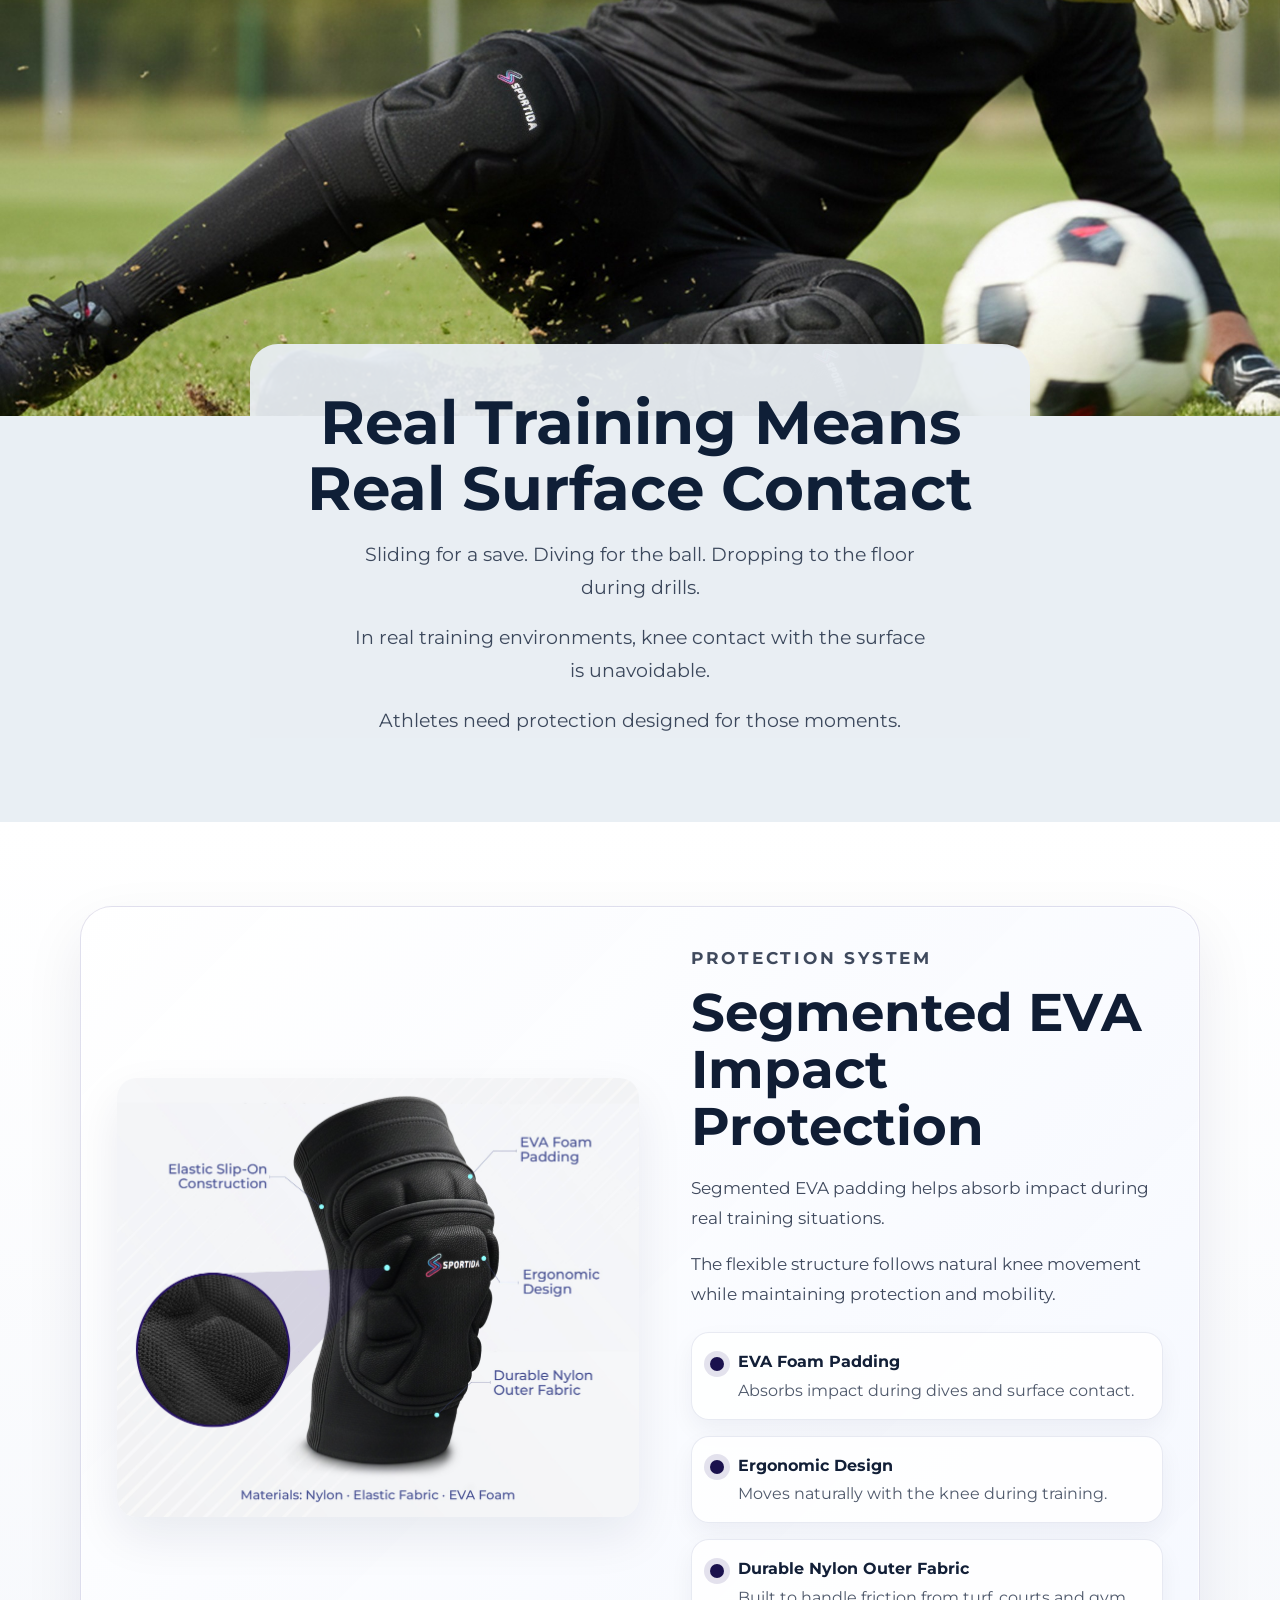
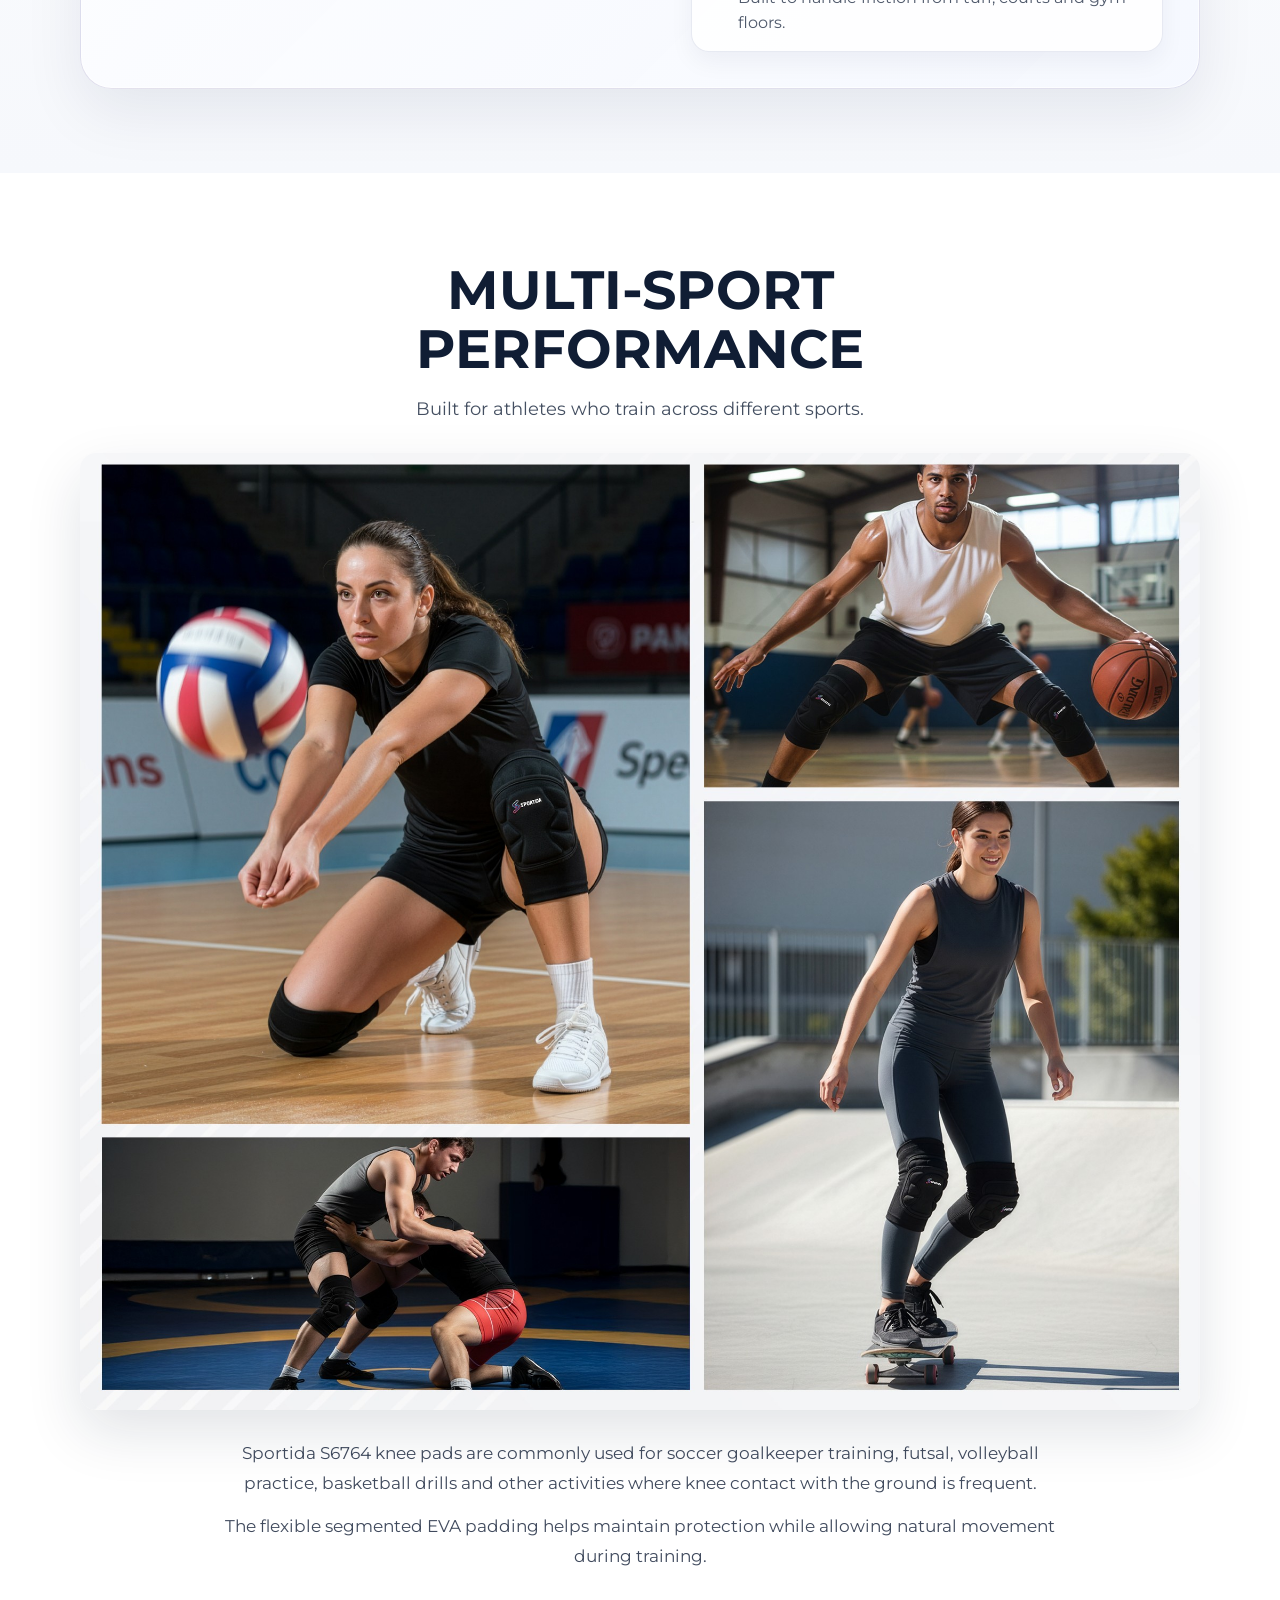
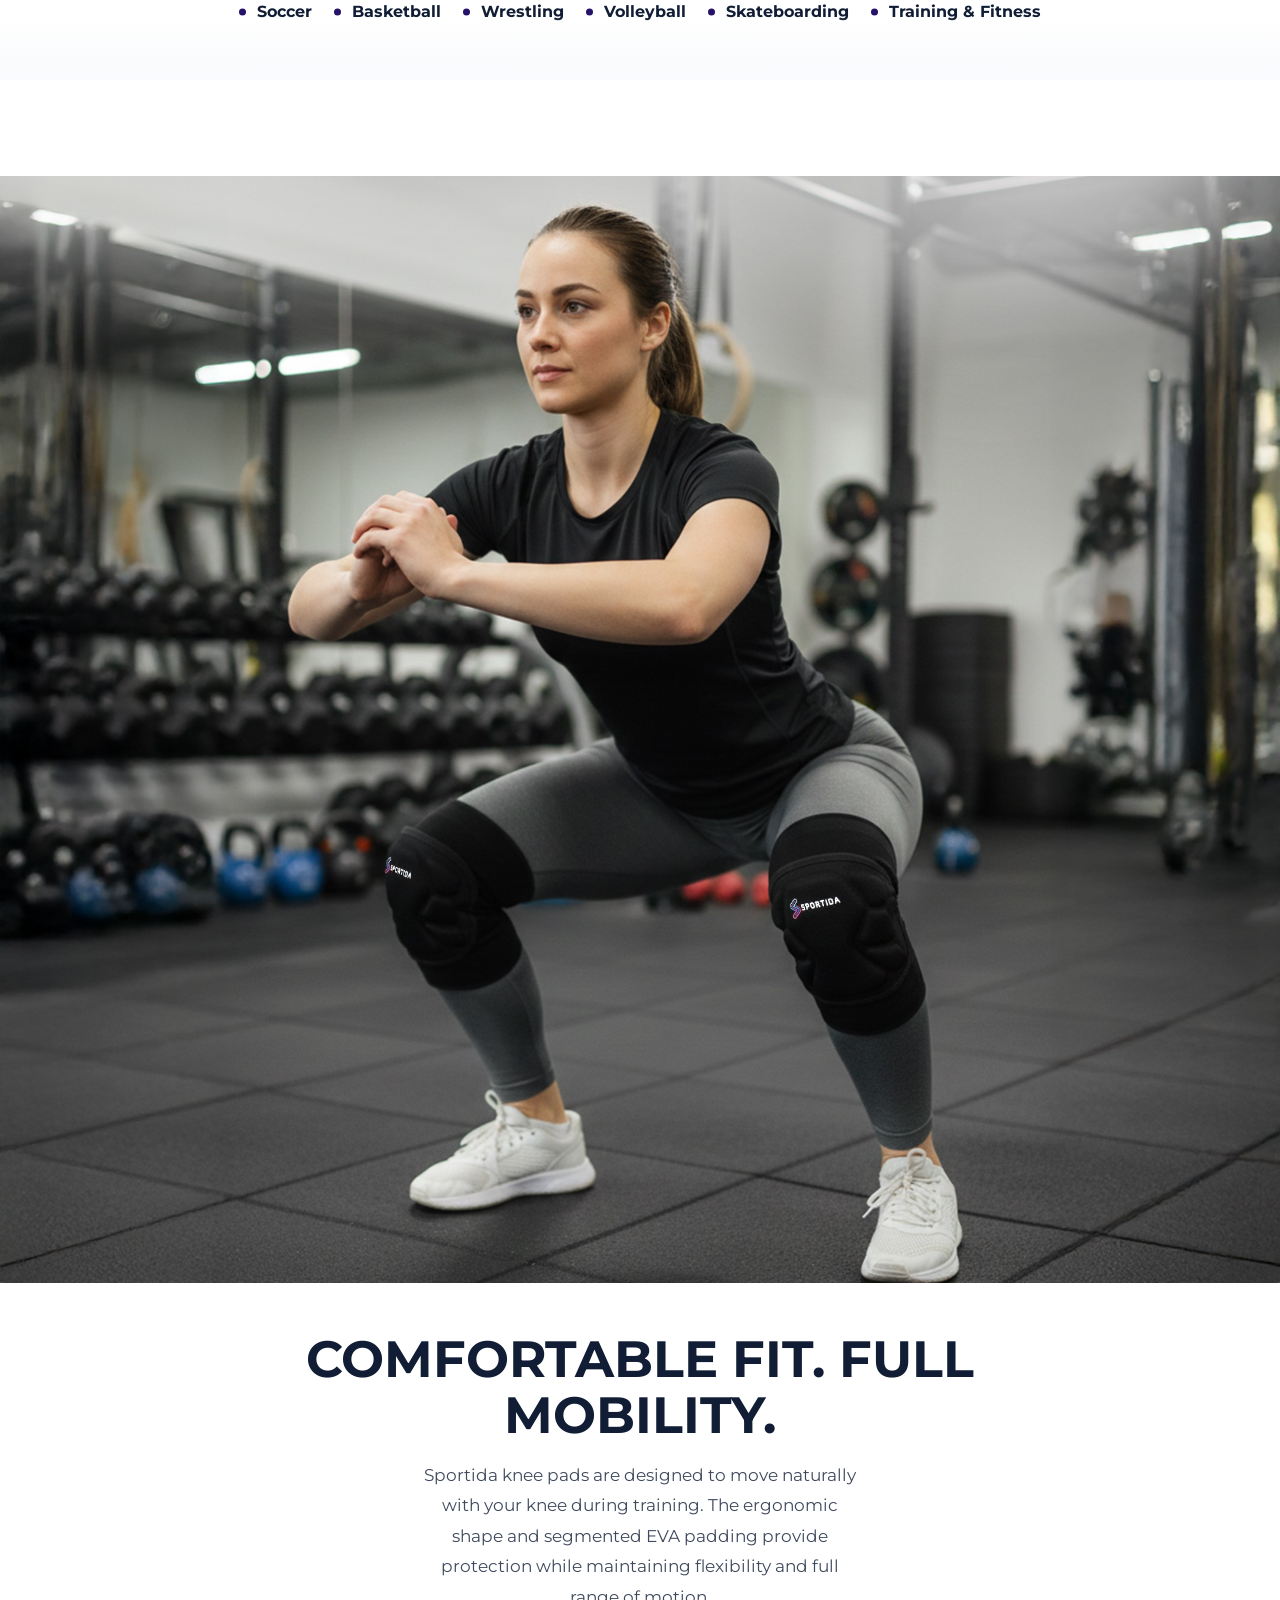
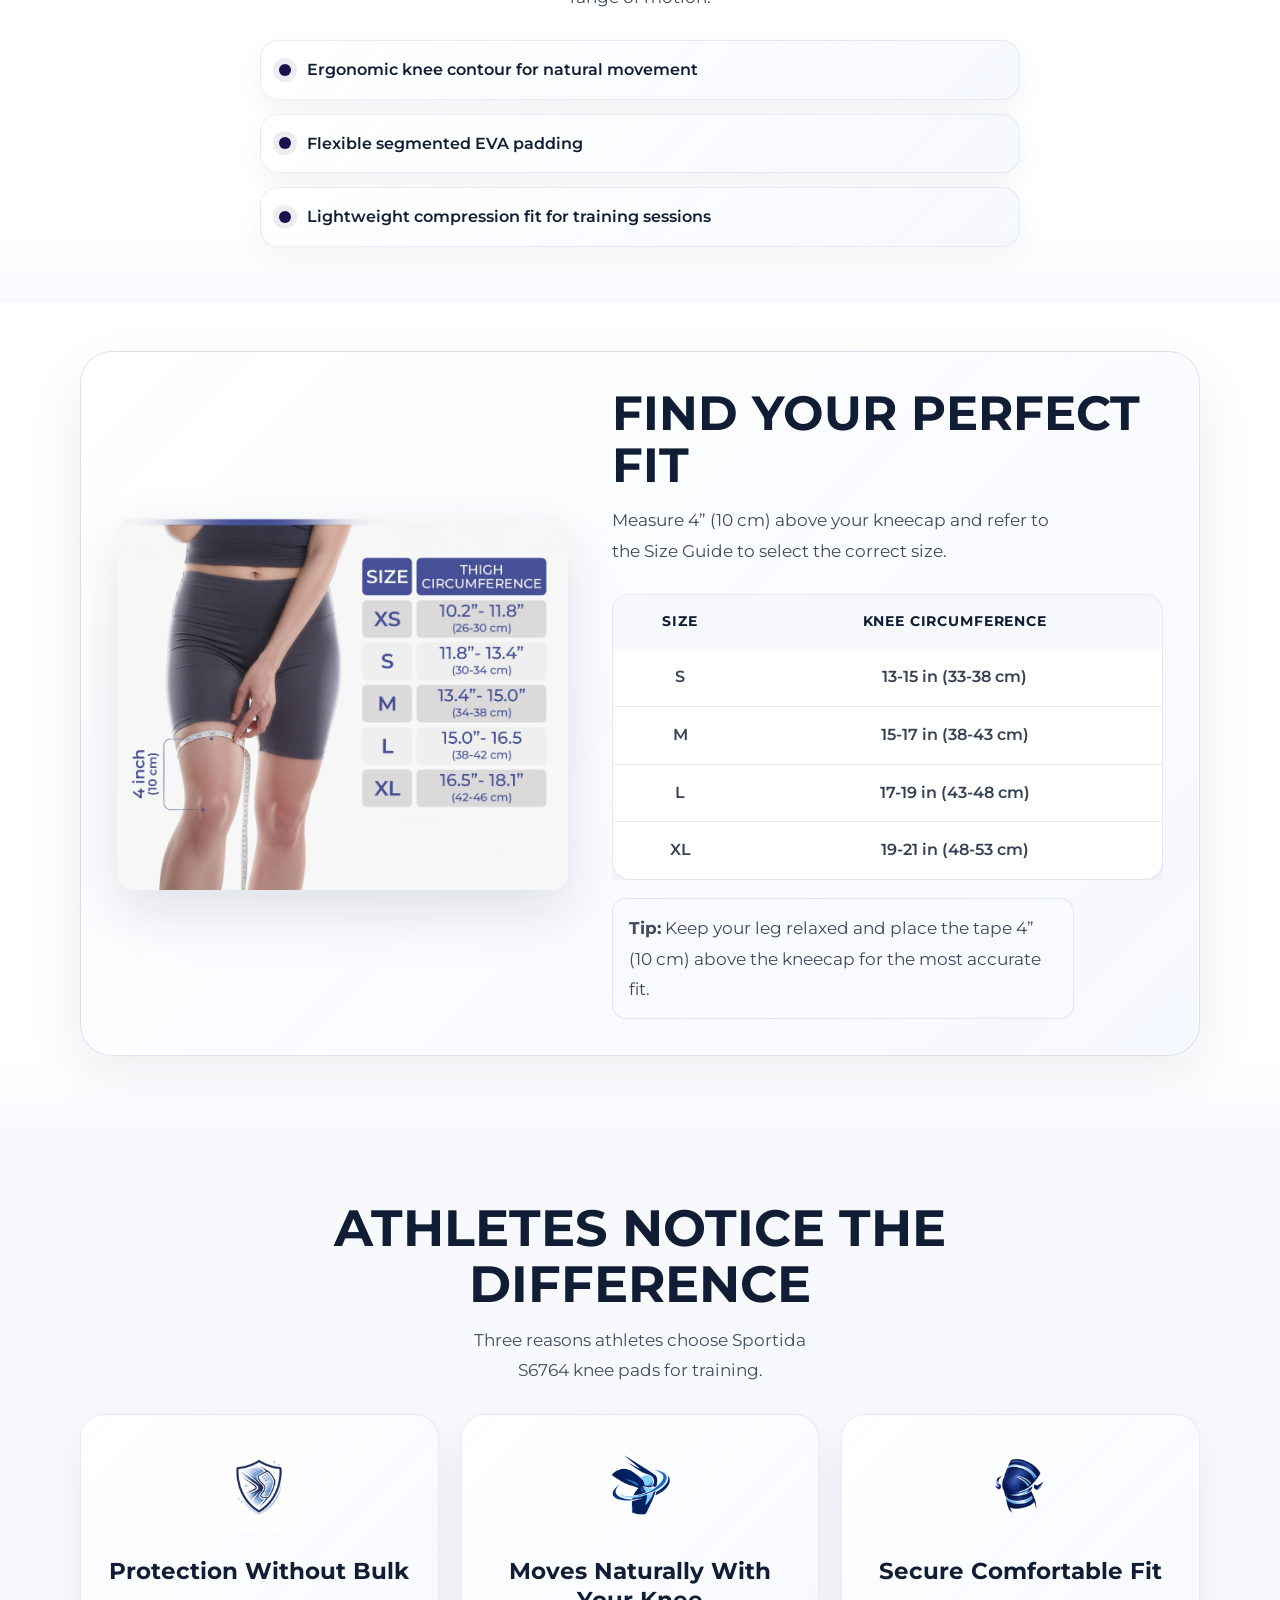
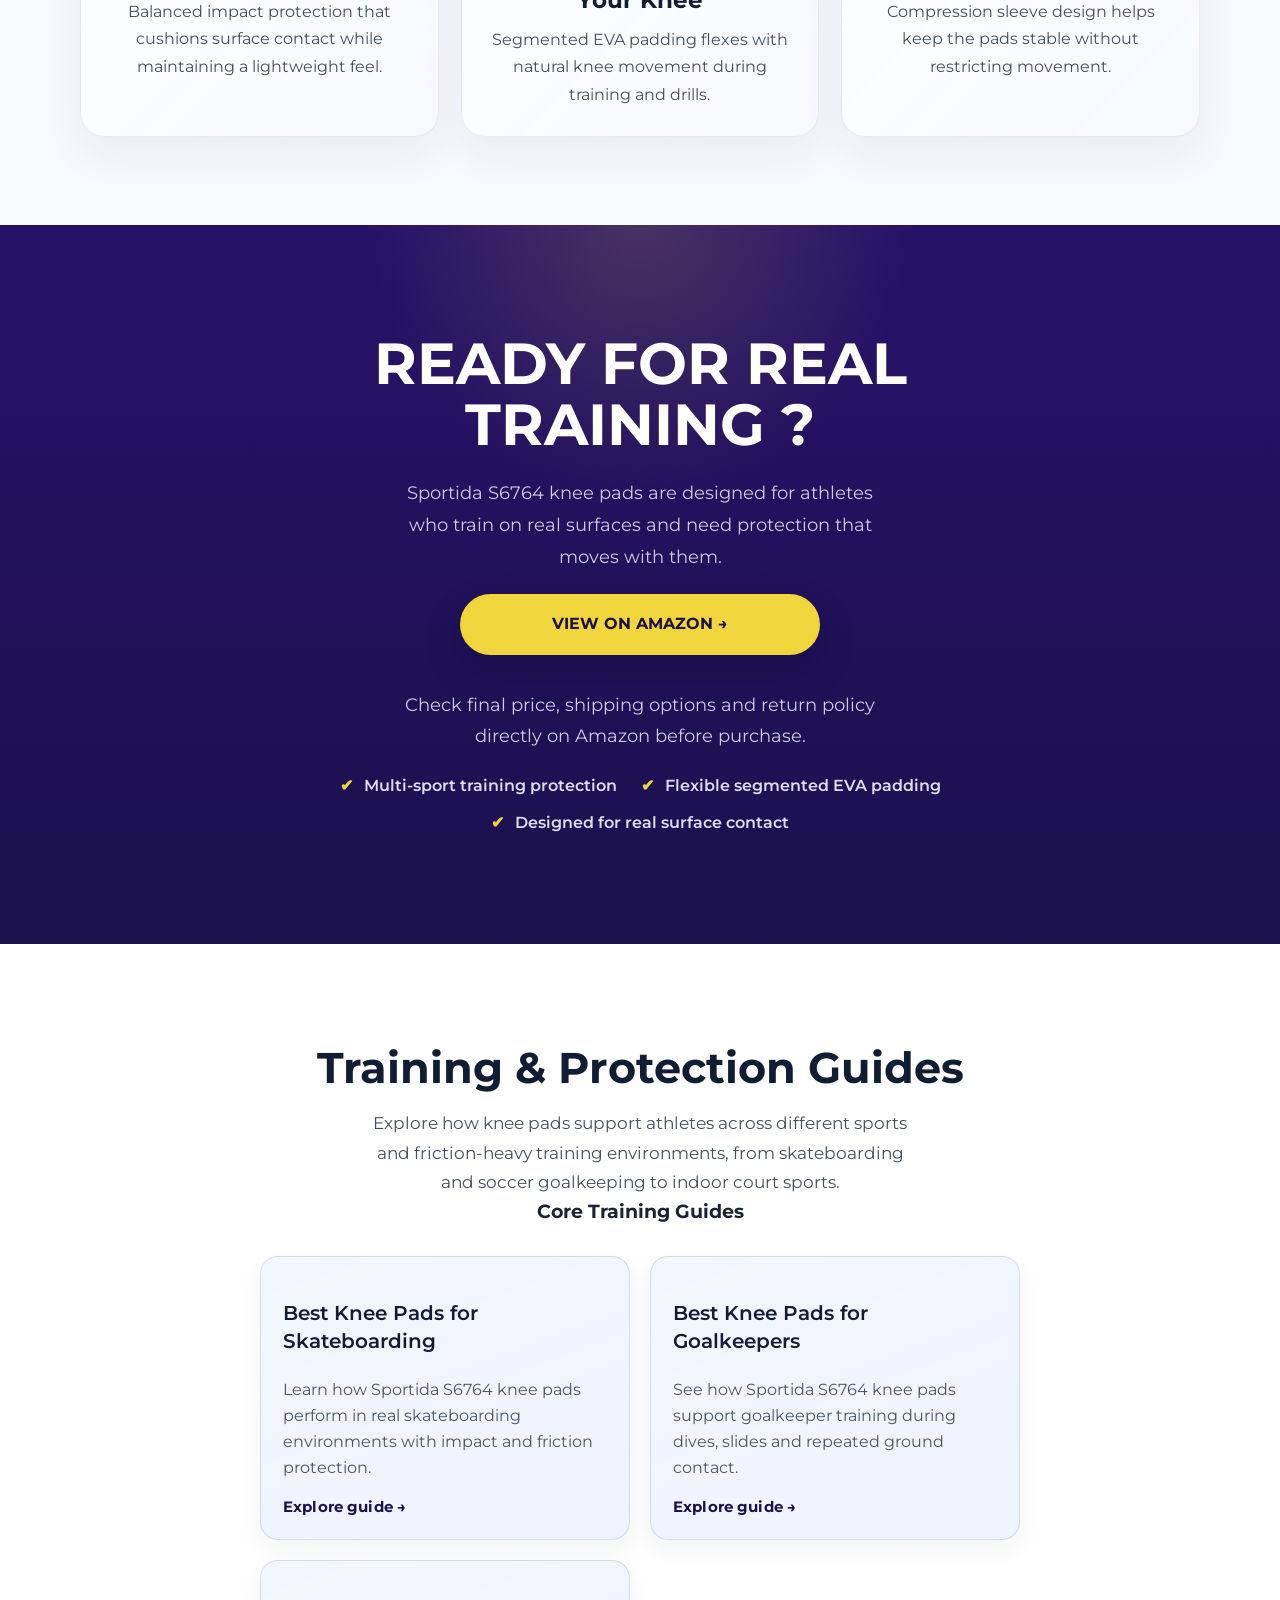
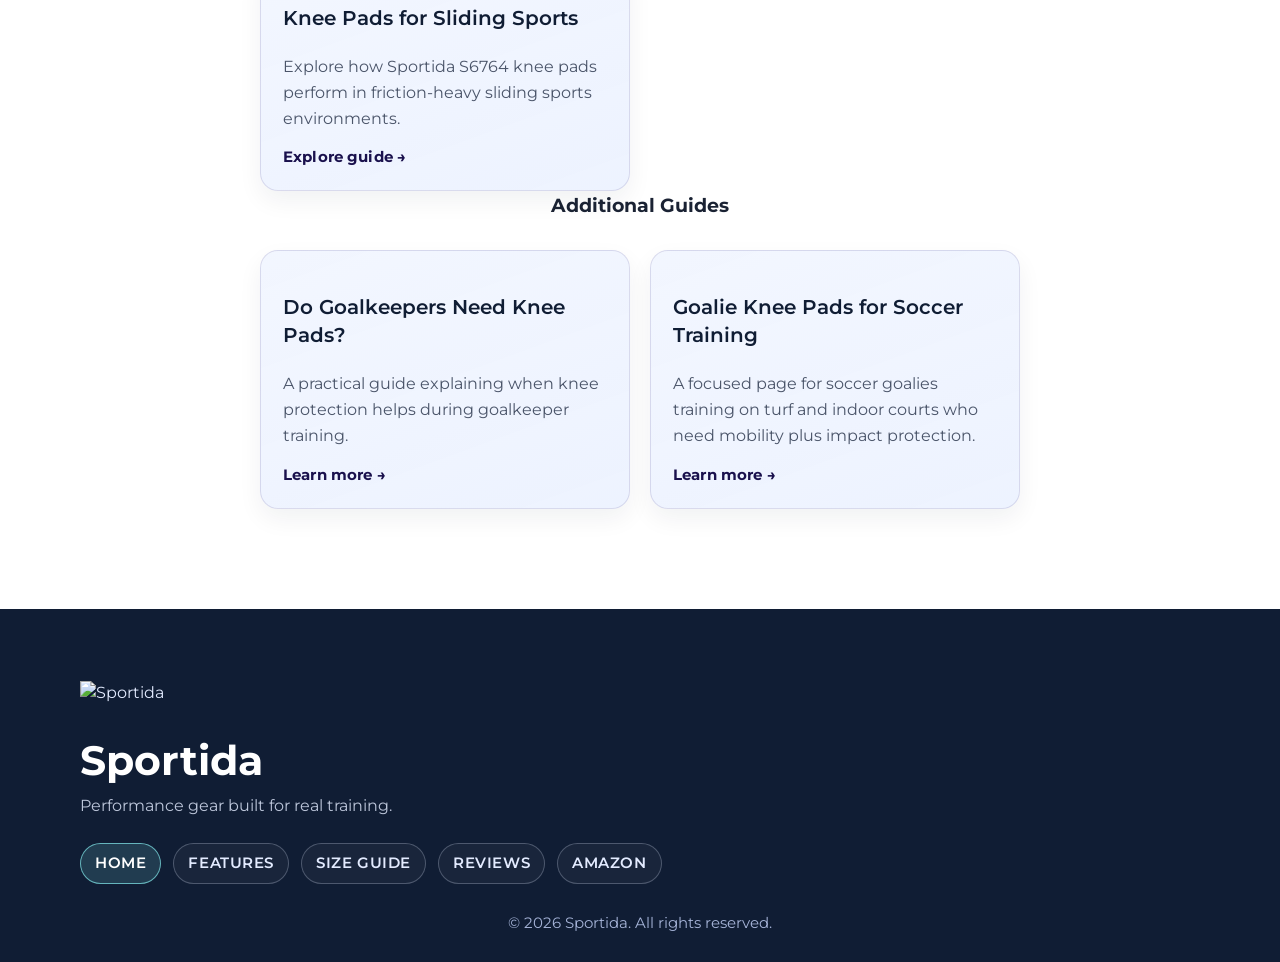
==== commit cd75855f: "Add GA4 tag G-VP9XXDDWY8 to main landing page" ====
--- a/index.html
+++ b/index.html
@@ -18,6 +18,15 @@
     <link rel="preconnect" href="https://fonts.googleapis.com">
     <link rel="preconnect" href="https://fonts.gstatic.com" crossorigin>
     <link href="https://fonts.googleapis.com/css2?family=Montserrat:wght@500;600;700&display=swap" rel="stylesheet">
+    <!-- Google tag (gtag.js) -->
+    <script async src="https://www.googletagmanager.com/gtag/js?id=G-VP9XXDDWY8"></script>
+    <script>
+      window.dataLayer = window.dataLayer || [];
+      function gtag(){dataLayer.push(arguments);}
+      gtag('js', new Date());
+
+      gtag('config', 'G-VP9XXDDWY8');
+    </script>
     <script type="application/ld+json">
       {
         "@context": "https://schema.org",
@@ -544,29 +553,35 @@
         <div class="container sportida-guides-container">
           <h2 id="sportida-guides-title">Training &amp; Protection Guides</h2>
           <p>Explore how knee pads support athletes across different sports and friction-heavy training environments, from skateboarding and soccer goalkeeping to indoor court sports.</p>
+
+          <h3>Core Training Guides</h3>
           <ul class="sportida-guides-grid">
             <li class="sportida-guides-card">
-              <h3><a class="sportida-guides-title-link" href="https://sportida.store/s6764/best-knee-pads-for-skateboarding/">Best Knee Pads for Skateboarding</a></h3>
-              <p>Protection for skate parks and concrete surfaces where sliding and falls are common.</p>
-              <a class="sportida-guides-learn-link" href="https://sportida.store/s6764/best-knee-pads-for-skateboarding/">Learn more &rarr;</a>
+              <h4><a class="sportida-guides-title-link" href="https://sportida.store/s6764/best-knee-pads-for-skateboarding/">Best Knee Pads for Skateboarding</a></h4>
+              <p>Learn how Sportida S6764 knee pads perform in real skateboarding environments with impact and friction protection.</p>
+              <a class="sportida-guides-learn-link" href="https://sportida.store/s6764/best-knee-pads-for-skateboarding/">Explore guide &rarr;</a>
             </li>
             <li class="sportida-guides-card">
-              <h3><a class="sportida-guides-title-link" href="https://sportida.store/s6764/best-knee-pads-for-goalkeepers/">Best Knee Pads for Goalkeepers</a></h3>
-              <p>Why soccer goalkeepers use knee pads during dives, drills and repeated ground contact.</p>
-              <a class="sportida-guides-learn-link" href="https://sportida.store/s6764/best-knee-pads-for-goalkeepers/">Learn more &rarr;</a>
+              <h4><a class="sportida-guides-title-link" href="https://sportida.store/s6764/best-knee-pads-for-goalkeepers/">Best Knee Pads for Goalkeepers</a></h4>
+              <p>See how Sportida S6764 knee pads support goalkeeper training during dives, slides and repeated ground contact.</p>
+              <a class="sportida-guides-learn-link" href="https://sportida.store/s6764/best-knee-pads-for-goalkeepers/">Explore guide &rarr;</a>
             </li>
             <li class="sportida-guides-card">
-              <h3><a class="sportida-guides-title-link" href="https://sportida.store/s6764/do-goalkeepers-need-knee-pads/">Do Goalkeepers Need Knee Pads?</a></h3>
+              <h4><a class="sportida-guides-title-link" href="https://sportida.store/s6764/knee-pads-for-sliding-sports/">Knee Pads for Sliding Sports</a></h4>
+              <p>Explore how Sportida S6764 knee pads perform in friction-heavy sliding sports environments.</p>
+              <a class="sportida-guides-learn-link" href="https://sportida.store/s6764/knee-pads-for-sliding-sports/">Explore guide &rarr;</a>
+            </li>
+          </ul>
+
+          <h3>Additional Guides</h3>
+          <ul class="sportida-guides-grid">
+            <li class="sportida-guides-card">
+              <h4><a class="sportida-guides-title-link" href="https://sportida.store/s6764/do-goalkeepers-need-knee-pads/">Do Goalkeepers Need Knee Pads?</a></h4>
               <p>A practical guide explaining when knee protection helps during goalkeeper training.</p>
               <a class="sportida-guides-learn-link" href="https://sportida.store/s6764/do-goalkeepers-need-knee-pads/">Learn more &rarr;</a>
             </li>
             <li class="sportida-guides-card">
-              <h3><a class="sportida-guides-title-link" href="https://sportida.store/s6764/knee-pads-for-sliding-sports/">Knee Pads for Sliding Sports</a></h3>
-              <p>Explore how knee pads support athletes in friction-heavy sports environments.</p>
-              <a class="sportida-guides-learn-link" href="https://sportida.store/s6764/knee-pads-for-sliding-sports/">Learn more &rarr;</a>
-            </li>
-            <li class="sportida-guides-card">
-              <h3><a class="sportida-guides-title-link" href="https://sportida.store/s6764/goalie-knee-pads/">Goalie Knee Pads for Soccer Training</a></h3>
+              <h4><a class="sportida-guides-title-link" href="https://sportida.store/s6764/goalie-knee-pads/">Goalie Knee Pads for Soccer Training</a></h4>
               <p>A focused page for soccer goalies training on turf and indoor courts who need mobility plus impact protection.</p>
               <a class="sportida-guides-learn-link" href="https://sportida.store/s6764/goalie-knee-pads/">Learn more &rarr;</a>
             </li>
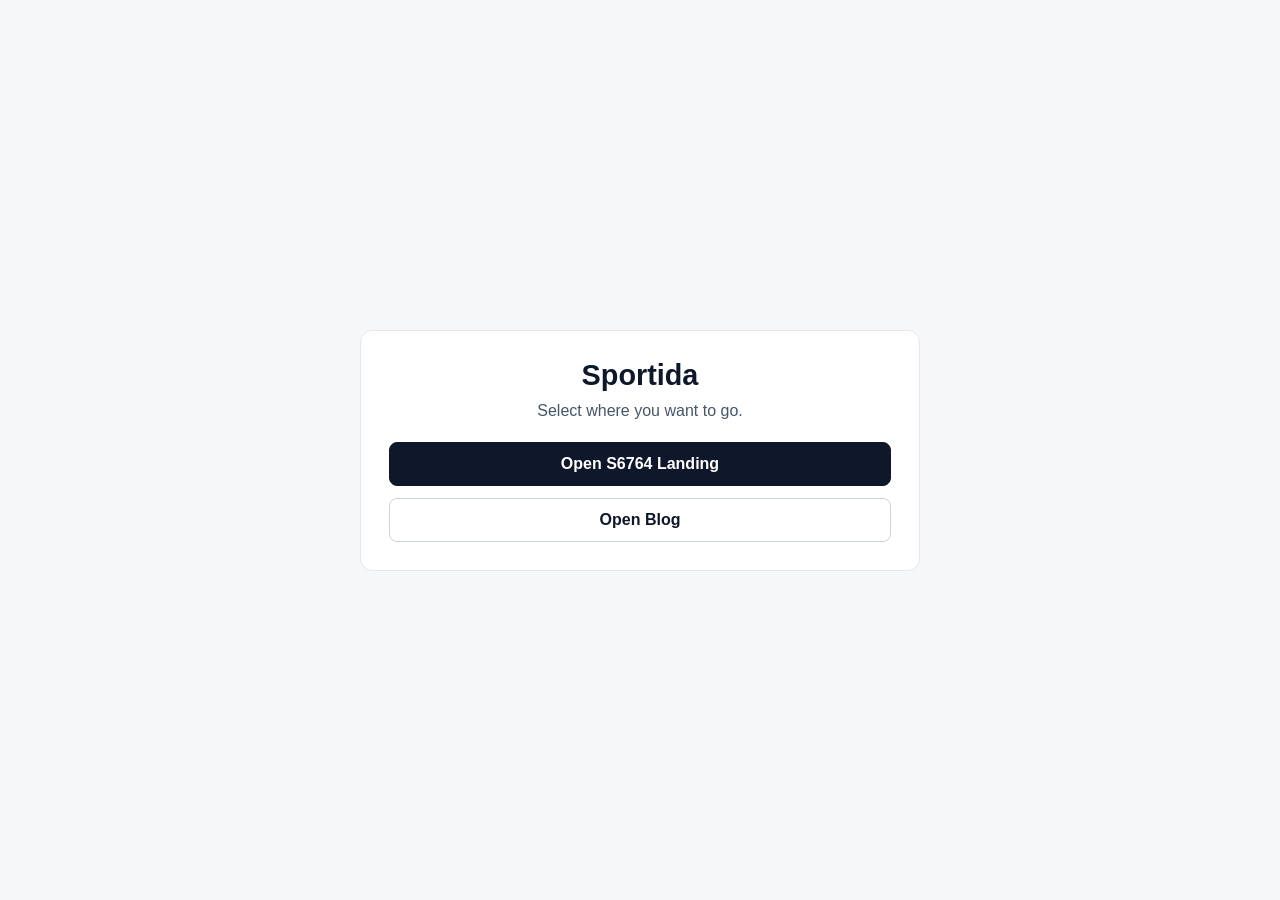
==== commit c7f9063c: "Restore basic home links and serve S6764 landing at /s6764" ====
--- a/index.html
+++ b/index.html
@@ -2,617 +2,71 @@
 <html lang="en-US">
   <head>
     <meta charset="utf-8">
-    <meta http-equiv="X-UA-Compatible" content="IE=edge">
     <meta name="viewport" content="width=device-width, initial-scale=1">
-    <meta name="geo.region" content="US">
-    <meta name="geo.placename" content="United States">
-    <meta name="language" content="English">
-    <meta http-equiv="content-language" content="en-US">
-    <title>Sportida S6764 Knee Pads | Protection Without Bulk | Multi-Sport Training</title>
-    <meta name="description" content="Sportida S6764 knee pads deliver impact protection without bulky pads. Designed for soccer, volleyball and intense training sessions.">
-    <link rel="canonical" href="https://sportida.store/s6764/" />
-    <link rel="icon" type="image/png" href="https://sportida.store/s6764/images/Logo-Sportida.co.png" />
-    <link rel="alternate" hreflang="en-us" href="https://sportida.store/s6764/" />
-    <link rel="alternate" hreflang="x-default" href="https://sportida.store/s6764/" />
-    <link rel="preload" as="image" href="images/sportida-s6764-knee-pads-1-pair-hero.png">
-    <link rel="preconnect" href="https://fonts.googleapis.com">
-    <link rel="preconnect" href="https://fonts.gstatic.com" crossorigin>
-    <link href="https://fonts.googleapis.com/css2?family=Montserrat:wght@500;600;700&display=swap" rel="stylesheet">
-    <!-- Google tag (gtag.js) -->
-    <script async src="https://www.googletagmanager.com/gtag/js?id=G-VP9XXDDWY8"></script>
-    <script>
-      window.dataLayer = window.dataLayer || [];
-      function gtag(){dataLayer.push(arguments);}
-      gtag('js', new Date());
-
-      gtag('config', 'G-VP9XXDDWY8');
-    </script>
-    <script type="application/ld+json">
-      {
-        "@context": "https://schema.org",
-        "@type": "Product",
-        "name": "Sportida S6764 Protective Knee Pads",
-        "image": [
-          "https://sportida.store/s6764/images/sportida-s6764-knee-pads-1-pair-hero.png"
-        ],
-        "description": "Sportida S6764 knee pads provide impact protection, flexibility and comfort for action sports including skateboarding, BMX and skating. Designed with high-density EVA foam and breathable compression fabric for reliable performance.",
-        "sku": "S6764",
-        "brand": {
-          "@type": "Brand",
-          "name": "Sportida"
-        },
-        "category": "Sports Protective Gear",
-        "url": "https://sportida.store/s6764/",
-        "offers": {
-          "@type": "Offer",
-          "url": "https://sportida.store/s6764/",
-          "priceCurrency": "USD",
-          "price": "14.99",
-          "availability": "https://schema.org/InStock",
-          "itemCondition": "https://schema.org/NewCondition",
-          "seller": {
-            "@type": "Organization",
-            "name": "Sportida"
-          }
-        },
-        "aggregateRating": {
-          "@type": "AggregateRating",
-          "ratingValue": "4.8",
-          "reviewCount": "15"
-        },
-        "review": [
-          {
-            "@type": "Review",
-            "author": {
-              "@type": "Person",
-              "name": "Dad, the Man."
-            },
-            "datePublished": "2026-03-02",
-            "reviewRating": {
-              "@type": "Rating",
-              "ratingValue": "5"
-            },
-            "reviewBody": "I play indoor soccer as goalkeeper on rough turf and these knee pads offer excellent protection without limiting flexibility. The EVA padding absorbs impact and the segmented design moves naturally with the knee."
-          },
-          {
-            "@type": "Review",
-            "author": {
-              "@type": "Person",
-              "name": "Ashley"
-            },
-            "datePublished": "2026-02-27",
-            "reviewRating": {
-              "@type": "Rating",
-              "ratingValue": "5"
-            },
-            "reviewBody": "Comfortable and supportive knee pads with great coverage. The padding protects the kneecap and surrounding area while staying flexible during sports movement."
-          },
-          {
-            "@type": "Review",
-            "author": {
-              "@type": "Person",
-              "name": "Daniel Stone"
-            },
-            "datePublished": "2026-03-03",
-            "reviewRating": {
-              "@type": "Rating",
-              "ratingValue": "5"
-            },
-            "reviewBody": "Secure fit and strong protection during training. The padding absorbs friction and impact well while remaining breathable and lightweight."
-          }
-        ],
-        "additionalProperty": [
-          {
-            "@type": "PropertyValue",
-            "name": "Padding Material",
-            "value": "High-density EVA foam"
-          },
-          {
-            "@type": "PropertyValue",
-            "name": "Design",
-            "value": "Ergonomic flexible construction"
-          },
-          {
-            "@type": "PropertyValue",
-            "name": "Fabric",
-            "value": "Breathable compression sleeve"
-          },
-          {
-            "@type": "PropertyValue",
-            "name": "Sport Use",
-            "value": "Skateboarding, BMX, roller skating, scooters, longboarding"
-          }
-        ]
+    <title>Sportida</title>
+    <meta name="description" content="Sportida home. Choose where to continue.">
+    <meta name="robots" content="index,follow">
+    <link rel="canonical" href="https://sportida.store/">
+    <style>
+      :root {
+        color-scheme: light;
       }
-    </script>
-    <script type="application/ld+json">
-      {
-        "@context": "https://schema.org",
-        "@type": "Article",
-        "headline": "Sportida S6764 Knee Pads – Protection for Goalkeepers",
-        "description": "Sportida S6764 knee pads provide lightweight protection against turf burns, sliding friction, and impact during goalkeeper training.",
-        "image": "https://sportida.store/s6764/images/goalkeeper-diving-save-protection.png",
-        "author": {
-          "@type": "Organization",
-          "name": "SPORTIDA"
-        },
-        "publisher": {
-          "@type": "Organization",
-          "name": "SPORTIDA",
-          "logo": {
-            "@type": "ImageObject",
-            "url": "https://sportida.store/s6764/images/Logo-Sportida.co.png"
-          }
-        },
-        "mainEntityOfPage": {
-          "@type": "WebPage",
-          "@id": "https://sportida.store/s6764/"
-        },
-        "datePublished": "2026-03-16",
-        "dateModified": "2026-03-16"
+      * { box-sizing: border-box; }
+      body {
+        margin: 0;
+        min-height: 100vh;
+        font-family: Arial, sans-serif;
+        display: grid;
+        place-items: center;
+        background: #f6f7f9;
+        color: #0f172a;
       }
-    </script>
-    <link rel="stylesheet" href="css/style.css?v=20260311b">
+      main {
+        width: min(560px, 92vw);
+        background: #fff;
+        border: 1px solid #e5e7eb;
+        border-radius: 12px;
+        padding: 28px;
+        text-align: center;
+      }
+      h1 {
+        margin: 0 0 10px;
+        font-size: 1.8rem;
+      }
+      p {
+        margin: 0 0 22px;
+        color: #475569;
+      }
+      .actions {
+        display: grid;
+        gap: 12px;
+      }
+      a {
+        display: inline-block;
+        text-decoration: none;
+        padding: 12px 16px;
+        border-radius: 8px;
+        border: 1px solid #cbd5e1;
+        color: #0f172a;
+        font-weight: 700;
+      }
+      a:hover { background: #f8fafc; }
+      .primary {
+        background: #0f172a;
+        color: #fff;
+        border-color: #0f172a;
+      }
+      .primary:hover { background: #1e293b; }
+    </style>
   </head>
   <body>
-    <div class="announcement-bar" aria-label="Announcement">
-      <div class="announcement-track">
-        <span>MULTI-SPORT KNEE PROTECTION | BUILT FOR REAL TRAINING | AVAILABLE ON AMAZON</span>
-        <span aria-hidden="true">MULTI-SPORT KNEE PROTECTION | BUILT FOR REAL TRAINING | AVAILABLE ON AMAZON</span>
+    <main>
+      <h1>Sportida</h1>
+      <p>Select where you want to go.</p>
+      <div class="actions">
+        <a class="primary" href="/s6764/">Open S6764 Landing</a>
+        <a href="/blog/">Open Blog</a>
       </div>
-    </div>
-    <header class="site-header" id="top">
-      <div class="container header-inner">
-        <a class="brand" href="#top">
-          <img src="images/Logo-Sportida.co.png" alt="Sportida - Professional Protective Knee Pads for Athletes" width="180" height="56" loading="eager" decoding="async">
-        </a>
-
-        <button class="menu-toggle" aria-expanded="false" aria-controls="main-nav" aria-label="Toggle menu">
-          <span></span><span></span><span></span>
-        </button>
-
-        <nav id="main-nav" class="main-nav" aria-label="Main navigation">
-          <a href="#hero">Home</a>
-          <a href="#section-impact-protection">Features</a>
-          <a href="#section-size-guide">Size Guide</a>
-          <a href="#section-real-training">Story</a>
-          <a href="#testimonials">Reviews</a>
-          <a class="nav-cta" href="#final-amazon-cta">Buy on Amazon</a>
-        </nav>
-      </div>
-    </header>
-
-        <main>
-      <!-- 1. Hero -->
-      <section id="hero" class="section hero hero-sportida">
-        <div class="container hero-container">
-          <div class="hero-copy hero-left">
-            <p class="eyebrow">Protection Where You Need It &mdash; Without Bulk</p>
-            <h1>Sportida Knee Pads</h1>
-            <p>Multi-Sport Knee Protection<br>Built for Real Training</p>
-            <small class="hero-model">Model S6764</small>
-            <a class="btn hero-cta cta-button hero-cta-desktop" href="https://www.amazon.com/dp/B0G5Q1F6M6?maas=maas_adg_C615474A6660A0DF6EE9560FE0F2A9FB_afap_abs&amp;ref_=aa_maas&amp;tag=maas&amp;th=1" target="_blank" rel="noopener noreferrer" aria-label="View Sportida Knee Pads on Amazon">VIEW ON AMAZON &rarr;</a>
-          </div>
-          <div class="hero-product">
-            <figure class="hero-product-visual">
-              <img
-                class="hero-product-image"
-                src="images/sportida-s6764-knee-pads-1-pair-hero.png"
-                alt="Sportida Knee Pads"
-                width="3621"
-                height="3725"
-                loading="eager"
-                fetchpriority="high"
-                decoding="async"
-              >
-            </figure>
-            <div class="hero-product-shadow"></div>
-          </div>
-          <div class="hero-conversion">
-            <div class="hero-right">
-              <p class="hero-support-label">Protection system</p>
-              <h2>Segmented EVA protection that moves with you</h2>
-              <p class="hero-support-copy">Impact absorption for slides, dives and floor contact.</p>
-            </div>
-            <div class="hero-cta-mobile-wrap">
-              <a class="btn hero-cta cta-button hero-cta-mobile" href="https://www.amazon.com/dp/B0G5Q1F6M6?maas=maas_adg_C615474A6660A0DF6EE9560FE0F2A9FB_afap_abs&amp;ref_=aa_maas&amp;tag=maas&amp;th=1" target="_blank" rel="noopener noreferrer" aria-label="View Sportida Knee Pads on Amazon">VIEW ON AMAZON &rarr;</a>
-            </div>
-          </div>
-        </div>
-      </section>
-
-      <section id="testimonials" class="section-transition-testimonials" aria-labelledby="testimonials-title">
-        <div class="container transition-testimonials-inner">
-          <div class="section-head transition-testimonials-head">
-            <h2 id="testimonials-title">Amazon buyers say</h2>
-          </div>
-
-          <div class="section-amazon-reviews-marquee" aria-label="Amazon buyer review cards">
-            <div class="section-amazon-reviews-track">
-              <article class="amazon-review-card">
-                <p class="amazon-review-stars" aria-label="5 out of 5 stars"><span class="is-filled">&#9733;</span><span class="is-filled">&#9733;</span><span class="is-filled">&#9733;</span><span class="is-filled">&#9733;</span><span class="is-filled">&#9733;</span></p>
-                <p class="amazon-review-quote">"Solid protection without feeling bulky."</p>
-                <p class="amazon-review-buyer">Verified Amazon Buyer</p>
-              </article>
-              <article class="amazon-review-card">
-                <p class="amazon-review-stars" aria-label="5 out of 5 stars"><span class="is-filled">&#9733;</span><span class="is-filled">&#9733;</span><span class="is-filled">&#9733;</span><span class="is-filled">&#9733;</span><span class="is-filled">&#9733;</span></p>
-                <p class="amazon-review-quote">"Dense padding that still feels lightweight."</p>
-                <p class="amazon-review-buyer">Verified Amazon Buyer</p>
-              </article>
-              <article class="amazon-review-card">
-                <p class="amazon-review-stars" aria-label="5 out of 5 stars"><span class="is-filled">&#9733;</span><span class="is-filled">&#9733;</span><span class="is-filled">&#9733;</span><span class="is-filled">&#9733;</span><span class="is-filled">&#9733;</span></p>
-                <p class="amazon-review-quote">"Stays in place during sliding drills."</p>
-                <p class="amazon-review-buyer">Verified Amazon Buyer</p>
-              </article>
-              <article class="amazon-review-card">
-                <p class="amazon-review-stars" aria-label="4 out of 5 stars"><span class="is-filled">&#9733;</span><span class="is-filled">&#9733;</span><span class="is-filled">&#9733;</span><span class="is-filled">&#9733;</span><span class="is-outline">&#9734;</span></p>
-                <p class="amazon-review-quote">"Lightweight and comfortable."</p>
-                <p class="amazon-review-buyer">Verified Amazon Buyer</p>
-              </article>
-              <article class="amazon-review-card">
-                <p class="amazon-review-stars" aria-label="5 out of 5 stars"><span class="is-filled">&#9733;</span><span class="is-filled">&#9733;</span><span class="is-filled">&#9733;</span><span class="is-filled">&#9733;</span><span class="is-filled">&#9733;</span></p>
-                <p class="amazon-review-quote">"Great for diving, sliding and floor contact."</p>
-                <p class="amazon-review-buyer">Verified Amazon Buyer</p>
-              </article>
-              <article class="amazon-review-card">
-                <p class="amazon-review-stars" aria-label="5 out of 5 stars"><span class="is-filled">&#9733;</span><span class="is-filled">&#9733;</span><span class="is-filled">&#9733;</span><span class="is-filled">&#9733;</span><span class="is-filled">&#9733;</span></p>
-                <p class="amazon-review-quote">"Works well for goalkeeper training."</p>
-                <p class="amazon-review-buyer">Verified Amazon Buyer</p>
-              </article>
-              <article class="amazon-review-card">
-                <p class="amazon-review-stars" aria-label="4 out of 5 stars"><span class="is-filled">&#9733;</span><span class="is-filled">&#9733;</span><span class="is-filled">&#9733;</span><span class="is-filled">&#9733;</span><span class="is-outline">&#9734;</span></p>
-                <p class="amazon-review-quote">"Moves naturally with the knee."</p>
-                <p class="amazon-review-buyer">Verified Amazon Buyer</p>
-              </article>
-              <article class="amazon-review-card">
-                <p class="amazon-review-stars" aria-label="5 out of 5 stars"><span class="is-filled">&#9733;</span><span class="is-filled">&#9733;</span><span class="is-filled">&#9733;</span><span class="is-filled">&#9733;</span><span class="is-filled">&#9733;</span></p>
-                <p class="amazon-review-quote">"Good protection without limiting mobility."</p>
-                <p class="amazon-review-buyer">Verified Amazon Buyer</p>
-              </article>
-              <article class="amazon-review-card">
-                <p class="amazon-review-stars" aria-label="4 out of 5 stars"><span class="is-filled">&#9733;</span><span class="is-filled">&#9733;</span><span class="is-filled">&#9733;</span><span class="is-filled">&#9733;</span><span class="is-outline">&#9734;</span></p>
-                <p class="amazon-review-quote">"Comfortable even during long sessions."</p>
-                <p class="amazon-review-buyer">Verified Amazon Buyer</p>
-              </article>
-              <article class="amazon-review-card">
-                <p class="amazon-review-stars" aria-label="5 out of 5 stars"><span class="is-filled">&#9733;</span><span class="is-filled">&#9733;</span><span class="is-filled">&#9733;</span><span class="is-filled">&#9733;</span><span class="is-filled">&#9733;</span></p>
-                <p class="amazon-review-quote">"Secure fit that stays in place during training."</p>
-                <p class="amazon-review-buyer">Verified Amazon Buyer</p>
-              </article>
-
-              <article class="amazon-review-card" aria-hidden="true">
-                <p class="amazon-review-stars"><span class="is-filled">&#9733;</span><span class="is-filled">&#9733;</span><span class="is-filled">&#9733;</span><span class="is-filled">&#9733;</span><span class="is-filled">&#9733;</span></p>
-                <p class="amazon-review-quote">"Solid protection without feeling bulky."</p>
-                <p class="amazon-review-buyer">Verified Amazon Buyer</p>
-              </article>
-              <article class="amazon-review-card" aria-hidden="true">
-                <p class="amazon-review-stars"><span class="is-filled">&#9733;</span><span class="is-filled">&#9733;</span><span class="is-filled">&#9733;</span><span class="is-filled">&#9733;</span><span class="is-filled">&#9733;</span></p>
-                <p class="amazon-review-quote">"Dense padding that still feels lightweight."</p>
-                <p class="amazon-review-buyer">Verified Amazon Buyer</p>
-              </article>
-              <article class="amazon-review-card" aria-hidden="true">
-                <p class="amazon-review-stars"><span class="is-filled">&#9733;</span><span class="is-filled">&#9733;</span><span class="is-filled">&#9733;</span><span class="is-filled">&#9733;</span><span class="is-filled">&#9733;</span></p>
-                <p class="amazon-review-quote">"Stays in place during sliding drills."</p>
-                <p class="amazon-review-buyer">Verified Amazon Buyer</p>
-              </article>
-              <article class="amazon-review-card" aria-hidden="true">
-                <p class="amazon-review-stars"><span class="is-filled">&#9733;</span><span class="is-filled">&#9733;</span><span class="is-filled">&#9733;</span><span class="is-filled">&#9733;</span><span class="is-outline">&#9734;</span></p>
-                <p class="amazon-review-quote">"Lightweight and comfortable."</p>
-                <p class="amazon-review-buyer">Verified Amazon Buyer</p>
-              </article>
-              <article class="amazon-review-card" aria-hidden="true">
-                <p class="amazon-review-stars"><span class="is-filled">&#9733;</span><span class="is-filled">&#9733;</span><span class="is-filled">&#9733;</span><span class="is-filled">&#9733;</span><span class="is-filled">&#9733;</span></p>
-                <p class="amazon-review-quote">"Great for diving, sliding and floor contact."</p>
-                <p class="amazon-review-buyer">Verified Amazon Buyer</p>
-              </article>
-              <article class="amazon-review-card" aria-hidden="true">
-                <p class="amazon-review-stars"><span class="is-filled">&#9733;</span><span class="is-filled">&#9733;</span><span class="is-filled">&#9733;</span><span class="is-filled">&#9733;</span><span class="is-filled">&#9733;</span></p>
-                <p class="amazon-review-quote">"Works well for goalkeeper training."</p>
-                <p class="amazon-review-buyer">Verified Amazon Buyer</p>
-              </article>
-              <article class="amazon-review-card" aria-hidden="true">
-                <p class="amazon-review-stars"><span class="is-filled">&#9733;</span><span class="is-filled">&#9733;</span><span class="is-filled">&#9733;</span><span class="is-filled">&#9733;</span><span class="is-outline">&#9734;</span></p>
-                <p class="amazon-review-quote">"Moves naturally with the knee."</p>
-                <p class="amazon-review-buyer">Verified Amazon Buyer</p>
-              </article>
-              <article class="amazon-review-card" aria-hidden="true">
-                <p class="amazon-review-stars"><span class="is-filled">&#9733;</span><span class="is-filled">&#9733;</span><span class="is-filled">&#9733;</span><span class="is-filled">&#9733;</span><span class="is-filled">&#9733;</span></p>
-                <p class="amazon-review-quote">"Good protection without limiting mobility."</p>
-                <p class="amazon-review-buyer">Verified Amazon Buyer</p>
-              </article>
-              <article class="amazon-review-card" aria-hidden="true">
-                <p class="amazon-review-stars"><span class="is-filled">&#9733;</span><span class="is-filled">&#9733;</span><span class="is-filled">&#9733;</span><span class="is-filled">&#9733;</span><span class="is-outline">&#9734;</span></p>
-                <p class="amazon-review-quote">"Comfortable even during long sessions."</p>
-                <p class="amazon-review-buyer">Verified Amazon Buyer</p>
-              </article>
-              <article class="amazon-review-card" aria-hidden="true">
-                <p class="amazon-review-stars"><span class="is-filled">&#9733;</span><span class="is-filled">&#9733;</span><span class="is-filled">&#9733;</span><span class="is-filled">&#9733;</span><span class="is-filled">&#9733;</span></p>
-                <p class="amazon-review-quote">"Secure fit that stays in place during training."</p>
-                <p class="amazon-review-buyer">Verified Amazon Buyer</p>
-              </article>
-            </div>
-          </div>
-        </div>
-      </section>
-
-      <section id="section-real-training" class="section-real-training" aria-labelledby="section-real-training-title">
-        <div class="section-real-training-media">
-            <img
-              src="images/sportida-knee-pads-soccer-slide-action.jpg"
-              alt="Soccer goalkeeper sliding on grass wearing Sportida knee pads"
-              width="1536"
-              height="1024"
-              loading="lazy"
-              decoding="async"
-            >
-        </div>
-        <div class="section-real-training-content">
-          <div class="section-real-training-copy">
-            <h2 id="section-real-training-title">Real Training Means Real Surface Contact</h2>
-            <p>Sliding for a save. Diving for the ball. Dropping to the floor during drills.</p>
-            <p>In real training environments, knee contact with the surface is unavoidable.</p>
-            <p>Athletes need protection designed for those moments.</p>
-          </div>
-        </div>
-      </section>
-
-      <section id="section-impact-protection" class="section-impact-protection" aria-labelledby="section-impact-protection-title">
-        <div class="container section-impact-protection-layout">
-          <div class="section-impact-protection-media">
-            <img
-              src="images/sportida-knee-pads-technology-features.jpg"
-              alt="Sportida knee pads showing EVA padding and ergonomic design"
-              width="1536"
-              height="1024"
-              loading="lazy"
-              decoding="async"
-            >
-          </div>
-          <div class="section-impact-protection-copy">
-            <p class="section-kicker">Protection system</p>
-            <h2 id="section-impact-protection-title">Segmented EVA Impact Protection</h2>
-            <p>Segmented EVA padding helps absorb impact during real training situations.</p>
-            <p>The flexible structure follows natural knee movement while maintaining protection and mobility.</p>
-
-            <div class="feature-list" aria-label="Impact protection features">
-              <article class="feature-item">
-                <span class="feature-item-marker" aria-hidden="true"></span>
-                <div class="feature-item-copy">
-                  <h3>EVA Foam Padding</h3>
-                  <p>Absorbs impact during dives and surface contact.</p>
-                </div>
-              </article>
-              <article class="feature-item">
-                <span class="feature-item-marker" aria-hidden="true"></span>
-                <div class="feature-item-copy">
-                  <h3>Ergonomic Design</h3>
-                  <p>Moves naturally with the knee during training.</p>
-                </div>
-              </article>
-              <article class="feature-item">
-                <span class="feature-item-marker" aria-hidden="true"></span>
-                <div class="feature-item-copy">
-                  <h3>Durable Nylon Outer Fabric</h3>
-                  <p>Built to handle friction from turf, courts and gym floors.</p>
-                </div>
-              </article>
-            </div>
-          </div>
-        </div>
-      </section>
-
-      <section id="section-multisport-performance" class="section-multisport-performance" aria-labelledby="section-multisport-performance-title">
-        <div class="container section-multisport-performance-layout">
-          <div class="section-multisport-performance-head">
-            <h2 id="section-multisport-performance-title">MULTI-SPORT PERFORMANCE</h2>
-            <p>Built for athletes who train across different sports.</p>
-          </div>
-          <div class="section-multisport-performance-media">
-            <img
-              src="images/sportida-s6764-multisport-knee-pads-performance-4.jpg"
-              alt="Sportida S6764 knee pads used across multiple sports environments"
-              width="1200"
-              height="800"
-              loading="lazy"
-              decoding="async"
-            >
-          </div>
-          <div class="section-multisport-performance-copy">
-            <p>Sportida S6764 knee pads are commonly used for soccer goalkeeper training, futsal, volleyball practice, basketball drills and other activities where knee contact with the ground is frequent.</p>
-            <p>The flexible segmented EVA padding helps maintain protection while allowing natural movement during training.</p>
-          </div>
-          <ul class="section-multisport-performance-sports" aria-label="Sports supported by Sportida knee pads">
-            <li>Soccer</li>
-            <li>Basketball</li>
-            <li>Wrestling</li>
-            <li>Volleyball</li>
-            <li>Skateboarding</li>
-            <li>Training &amp; Fitness</li>
-          </ul>
-        </div>
-      </section>
-
-      <section id="section-mobility-fit" class="section-mobility-fit" aria-labelledby="section-mobility-fit-title">
-        <div class="container section-mobility-fit-layout">
-          <div class="section-mobility-fit-media">
-            <img
-              src="images/sportida-s6764-knee-pads-mobility-training-fit-3.jpg"
-              alt="Athlete wearing Sportida S6764 knee pads during mobility-focused training"
-              width="620"
-              height="620"
-              loading="lazy"
-              decoding="async"
-            >
-          </div>
-          <div class="section-mobility-fit-copy">
-            <h2 id="section-mobility-fit-title">COMFORTABLE FIT. FULL MOBILITY.</h2>
-            <p>Sportida knee pads are designed to move naturally with your knee during training. The ergonomic shape and segmented EVA padding provide protection while maintaining flexibility and full range of motion.</p>
-            <ul class="section-mobility-fit-features" aria-label="Mobility fit features">
-              <li>Ergonomic knee contour for natural movement</li>
-              <li>Flexible segmented EVA padding</li>
-              <li>Lightweight compression fit for training sessions</li>
-            </ul>
-          </div>
-        </div>
-      </section>
-
-      <section id="section-size-guide" class="section-size-guide" aria-labelledby="section-size-guide-title">
-        <div class="container section-size-guide-layout">
-          <div class="section-size-guide-media">
-            <img
-              src="images/sportida-s6764-knee-pads-size-guide-8.jpg"
-              alt="Sportida S6764 knee pads size guide"
-              width="520"
-              height="520"
-              loading="lazy"
-              decoding="async"
-            >
-          </div>
-          <div class="section-size-guide-copy">
-            <h2 id="section-size-guide-title">FIND YOUR PERFECT FIT</h2>
-            <p class="section-size-guide-subhead">Measure 4&rdquo; (10 cm) above your kneecap and refer to the Size Guide to select the correct size.</p>
-
-            <div class="section-size-guide-table-wrap">
-              <table class="section-size-guide-table">
-                <thead>
-                  <tr>
-                    <th scope="col">Size</th>
-                    <th scope="col">Knee Circumference</th>
-                  </tr>
-                </thead>
-                <tbody>
-                  <tr>
-                    <td>S</td>
-                    <td>13-15 in (33-38 cm)</td>
-                  </tr>
-                  <tr>
-                    <td>M</td>
-                    <td>15-17 in (38-43 cm)</td>
-                  </tr>
-                  <tr>
-                    <td>L</td>
-                    <td>17-19 in (43-48 cm)</td>
-                  </tr>
-                  <tr>
-                    <td>XL</td>
-                    <td>19-21 in (48-53 cm)</td>
-                  </tr>
-                </tbody>
-              </table>
-            </div>
-
-            <p class="section-size-guide-tip"><strong>Tip:</strong> Keep your leg relaxed and place the tape 4&rdquo; (10 cm) above the kneecap for the most accurate fit.</p>
-          </div>
-        </div>
-      </section>
-
-      <section id="section-athlete-benefits" class="section-athlete-benefits" aria-labelledby="section-athlete-benefits-title">
-        <div class="container section-athlete-benefits-layout">
-          <div class="section-athlete-benefits-head">
-            <h2 id="section-athlete-benefits-title">ATHLETES NOTICE THE DIFFERENCE</h2>
-            <p>Three reasons athletes choose Sportida S6764 knee pads for training.</p>
-          </div>
-
-          <div class="section-athlete-benefits-grid">
-            <article class="section-athlete-benefit-card">
-              <span class="section-athlete-benefit-icon section-athlete-benefit-icon-protection" aria-hidden="true"></span>
-              <h3>Protection Without Bulk</h3>
-              <p>Balanced impact protection that cushions surface contact while maintaining a lightweight feel.</p>
-            </article>
-
-            <article class="section-athlete-benefit-card">
-              <span class="section-athlete-benefit-icon section-athlete-benefit-icon-mobility" aria-hidden="true"></span>
-              <h3>Moves Naturally With Your Knee</h3>
-              <p>Segmented EVA padding flexes with natural knee movement during training and drills.</p>
-            </article>
-
-            <article class="section-athlete-benefit-card">
-              <span class="section-athlete-benefit-icon section-athlete-benefit-icon-fit" aria-hidden="true"></span>
-              <h3>Secure Comfortable Fit</h3>
-              <p>Compression sleeve design helps keep the pads stable without restricting movement.</p>
-            </article>
-          </div>
-        </div>
-      </section>
-
-      <!-- 11. Final Amazon CTA -->
-      <section id="final-amazon-cta" class="section-final-amazon-cta" aria-labelledby="final-amazon-cta-title">
-        <div class="container section-final-amazon-cta-layout">
-          <h2 id="final-amazon-cta-title">READY FOR REAL TRAINING ?</h2>
-          <p>Sportida S6764 knee pads are designed for athletes who train on real surfaces and need protection that moves with them.</p>
-          <a class="section-final-amazon-cta-button" href="https://www.amazon.com/dp/B0G5Q1F6M6?maas=maas_adg_314E78DBC1A8011C61EE28BAE10F6E39_afap_abs&amp;ref_=aa_maas&amp;tag=maas&amp;th=1" target="_blank" rel="noopener noreferrer" aria-label="View Sportida S6764 on Amazon">VIEW ON AMAZON &rarr;</a>
-          <p class="section-final-amazon-cta-note">Check final price, shipping options and return policy directly on Amazon before purchase.</p>
-          <ul class="section-final-amazon-cta-trust" aria-label="Sportida trust indicators">
-            <li>Multi-sport training protection</li>
-            <li>Flexible segmented EVA padding</li>
-            <li>Designed for real surface contact</li>
-          </ul>
-        </div>
-      </section>
-      <section class="sportida-guides" aria-labelledby="sportida-guides-title">
-        <div class="container sportida-guides-container">
-          <h2 id="sportida-guides-title">Training &amp; Protection Guides</h2>
-          <p>Explore how knee pads support athletes across different sports and friction-heavy training environments, from skateboarding and soccer goalkeeping to indoor court sports.</p>
-
-          <h3>Core Training Guides</h3>
-          <ul class="sportida-guides-grid">
-            <li class="sportida-guides-card">
-              <h4><a class="sportida-guides-title-link" href="https://sportida.store/s6764/best-knee-pads-for-skateboarding/">Best Knee Pads for Skateboarding</a></h4>
-              <p>Learn how Sportida S6764 knee pads perform in real skateboarding environments with impact and friction protection.</p>
-              <a class="sportida-guides-learn-link" href="https://sportida.store/s6764/best-knee-pads-for-skateboarding/">Explore guide &rarr;</a>
-            </li>
-            <li class="sportida-guides-card">
-              <h4><a class="sportida-guides-title-link" href="https://sportida.store/s6764/best-knee-pads-for-goalkeepers/">Best Knee Pads for Goalkeepers</a></h4>
-              <p>See how Sportida S6764 knee pads support goalkeeper training during dives, slides and repeated ground contact.</p>
-              <a class="sportida-guides-learn-link" href="https://sportida.store/s6764/best-knee-pads-for-goalkeepers/">Explore guide &rarr;</a>
-            </li>
-            <li class="sportida-guides-card">
-              <h4><a class="sportida-guides-title-link" href="https://sportida.store/s6764/knee-pads-for-sliding-sports/">Knee Pads for Sliding Sports</a></h4>
-              <p>Explore how Sportida S6764 knee pads perform in friction-heavy sliding sports environments.</p>
-              <a class="sportida-guides-learn-link" href="https://sportida.store/s6764/knee-pads-for-sliding-sports/">Explore guide &rarr;</a>
-            </li>
-          </ul>
-
-          <h3>Additional Guides</h3>
-          <ul class="sportida-guides-grid">
-            <li class="sportida-guides-card">
-              <h4><a class="sportida-guides-title-link" href="https://sportida.store/s6764/do-goalkeepers-need-knee-pads/">Do Goalkeepers Need Knee Pads?</a></h4>
-              <p>A practical guide explaining when knee protection helps during goalkeeper training.</p>
-              <a class="sportida-guides-learn-link" href="https://sportida.store/s6764/do-goalkeepers-need-knee-pads/">Learn more &rarr;</a>
-            </li>
-            <li class="sportida-guides-card">
-              <h4><a class="sportida-guides-title-link" href="https://sportida.store/s6764/goalie-knee-pads/">Goalie Knee Pads for Soccer Training</a></h4>
-              <p>A focused page for soccer goalies training on turf and indoor courts who need mobility plus impact protection.</p>
-              <a class="sportida-guides-learn-link" href="https://sportida.store/s6764/goalie-knee-pads/">Learn more &rarr;</a>
-            </li>
-          </ul>
-        </div>
-      </section>
     </main>
-
-    <footer class="site-footer" id="contact">
-      <div class="container footer-inner">
-        <div class="footer-brand">
-          <a class="footer-logo" href="#top" aria-label="Sportida home">
-            <img src="images/Logo-Sportida.co.png" alt="Sportida" width="160" height="50" loading="lazy" decoding="async">
-          </a>
-          <h2>Sportida</h2>
-          <p class="footer-brand-line">Performance gear built for real training.</p>
-        </div>
-        <nav class="footer-links" aria-label="Footer navigation">
-          <a href="#hero">Home</a>
-          <a href="#section-impact-protection">Features</a>
-          <a href="#section-size-guide">Size Guide</a>
-          <a href="#testimonials">Reviews</a>
-          <a href="#final-amazon-cta">Amazon</a>
-        </nav>
-      </div>
-      <p class="copyright">&copy; 2026 Sportida. All rights reserved.</p>
-    </footer>
-
-    <a class="mobile-sticky-cta" href="#final-amazon-cta" aria-label="Go to Buy on Amazon section">Buy on Amazon</a>
-    <button class="back-to-top" type="button" aria-label="Back to hero">↑</button>
-
-    <script src="js/script.js?v=20260311b"></script>
   </body>
 </html>
